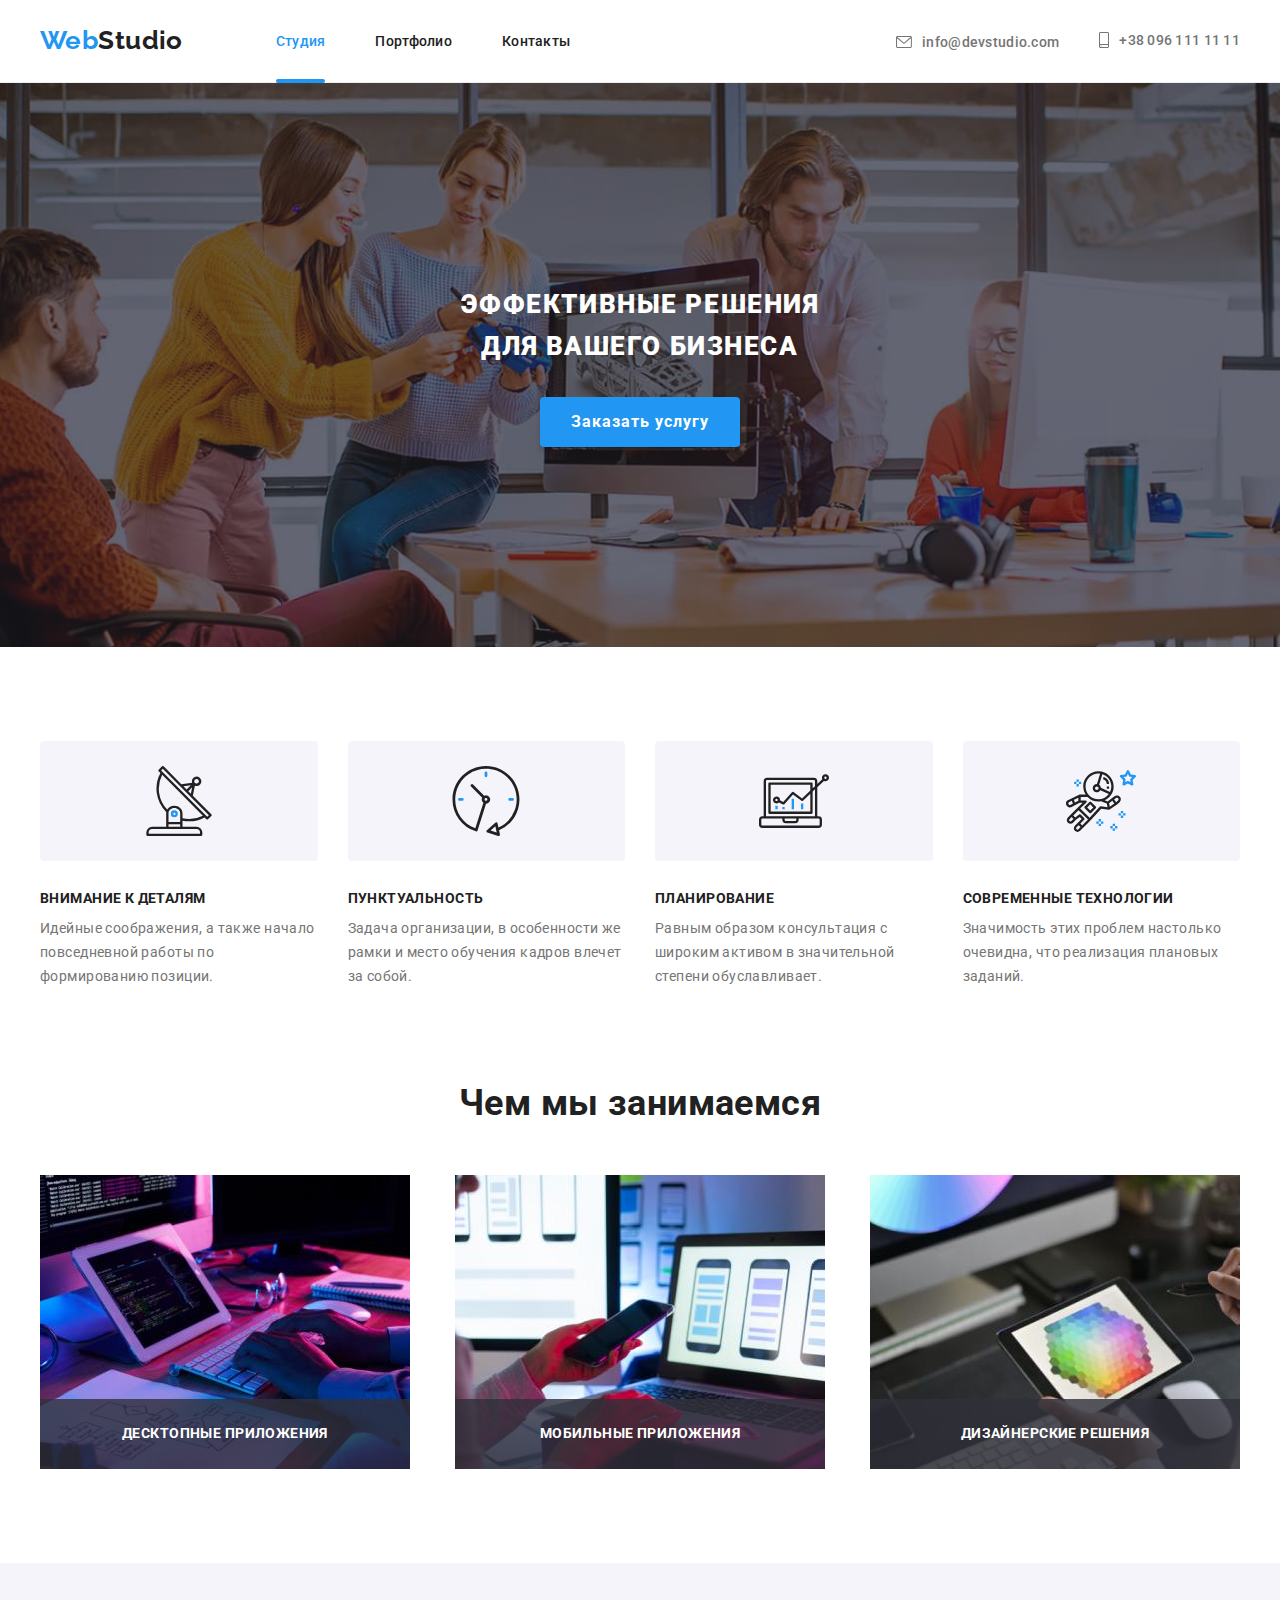
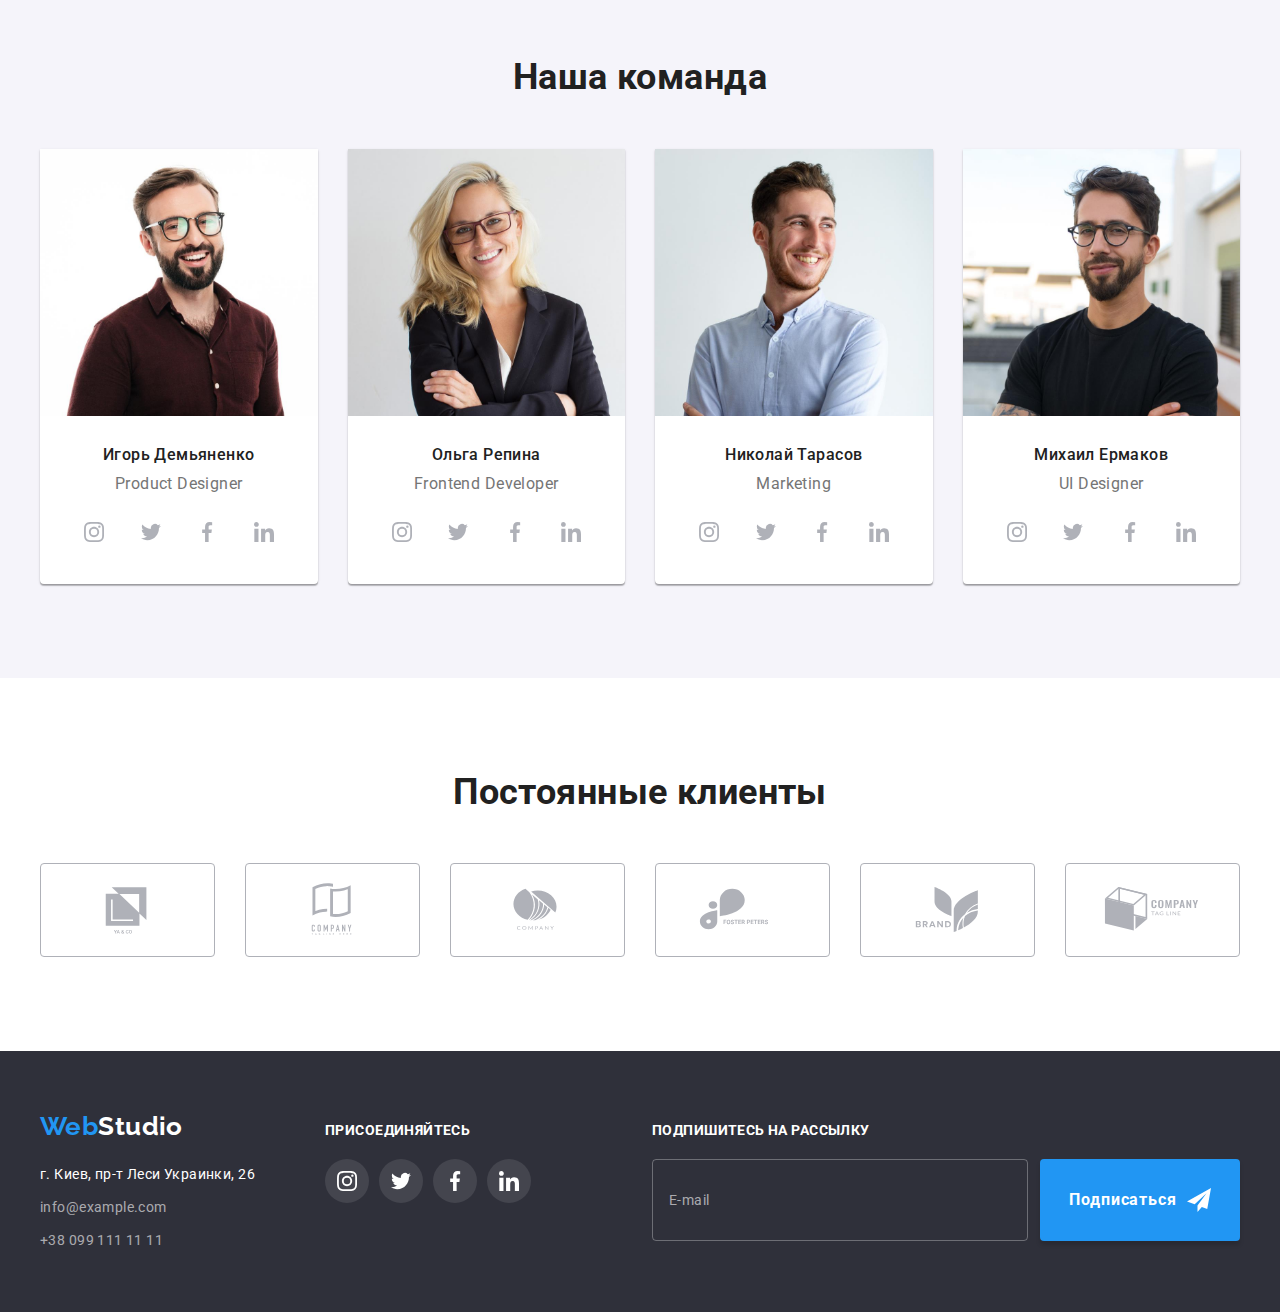
==== index.html @ e760101a "добавляет адаптив к сайту" ====
<!DOCTYPE html>
<html lang="ru">
<head>
    <meta charset="UTF-8">
    <meta http-equiv="X-UA-Compatible" content="IE=edge">
    <meta name="viewport" content="width=device-width, initial-scale=1.0">
    <title>Домашня робота 8</title>
    <link rel="preconnect" href="https://fonts.googleapis.com">
    <link rel="preconnect" href="https://fonts.gstatic.com" crossorigin>
    <link href="https://fonts.googleapis.com/css2?family=Raleway:wght@700&family=Roboto:wght@400;500;700;900&display=swap" rel="stylesheet">
    <link rel="stylesheet" href="https://cdnjs.cloudflare.com/ajax/libs/modern-normalize/1.1.0/modern-normalize.min.css"
        integrity="sha512-wpPYUAdjBVSE4KJnH1VR1HeZfpl1ub8YT/NKx4PuQ5NmX2tKuGu6U/JRp5y+Y8XG2tV+wKQpNHVUX03MfMFn9Q=="
        crossorigin="anonymous" referrerpolicy="no-referrer" />
    <link rel="stylesheet" href="./css/main.min.css">
</head>
<body>
    <header class="header">
        <div class="container header__container">
            <nav class="navigation">
                <a class="header__logo logo" href="./index.html" lang="en"><span class="accent">Web</span>Studio</a>
                <ul class="site-nav list">
                    <li class="site-nav__item">
                        <a class="link site-nav__link site-nav__link--current" href="./index.html">Студия</a>
                    </li>
                    <li class="site-nav__item">
                        <a class="site-nav__link link" href="./portfolio.html">Портфолио</a>
                    </li>
                    <li class="site-nav__item">
                        <a class="site-nav__link link" href="">Контакты</a>
                    </li>
                </ul>
            </nav>
            <button class="menu-btn" type="button" aria-expanded="false" aria-label="Переключатель мобильного меню"
                data-menu-open>
                <svg width="40" height="40">
                    <use class="menu-btn__mobile-menu" href="./images/svg/sprite.svg#mobile-menu"></use>
                </svg>
            </button>

            <ul class="contacts list">
                <li class="contacts__item">
                    <a class="contacts__link link" href="mailto:info@devstudio.com">
                        <svg class="contacts__icon" width="16" height="12">
                            <use href="./images/svg/sprite.svg#mail"></use>
                        </svg>
                        info@devstudio.com</a>
                </li>
                <li class="contacts__item">
                    <a class="contacts__link link" href="tel:+380961111111">
                        <svg class="contacts__icon" width="10" height="16">
                            <use href="./images/svg/sprite.svg#smartphone"></use>
                        </svg>
                        +38 096 111 11 11</a>
                </li>
            </ul>
        </div>
        <div class="burger-menu" data-menu>
                <div class="mobile-menu__wrap">
                    <button class="menu-btn menu-btn--close" type="button" aria-expanded="true" aria-label="Переключатель мобильного меню"
                        data-menu-close>
                        <svg width="40" height="40">
                            <use class="menu-btn__cross" href="./images/svg/sprite.svg#cross"></use>
                        </svg>
                    </button>
                    <ul class="mobile-menu list">
                        <li class="mobile-menu__item">
                            <a href="./index.html" class="mobile-menu__link link focus">Студия</a>
                        </li>
                        <li class="mobile-menu__item">
                            <a href="./portfolio.html" class="mobile-menu__link link">Портфолио</a>
                        </li>
                        <li class="mobile-menu__item">
                            <a href="" class="mobile-menu__link link">Контакты</a>
                        </li>
                    </ul>
                    <ul class="mobile-contacts list">
                        <li class="mobile-contacts__item">
                            <a href="tel:+38 096 111 11 11" class="mobile-contacts__link link mobile-contacts__link--telephone">+38 096 111 11 11</a>
                        </li>
                        <li class="mobile-contacts__item">
                            <a href="mailto:info@devstudio.com" class="mobile-contacts__link link">info@devstudio.com</a>
                        </li>
                    </ul>
                    <ul class="mobile-social list">
                        <li class="mobile-social__item">
                            <a href="" class="mobile-social__link link">Instagram</a>
                        </li>
                        <li class="mobile-social__item">
                            <a href="" class="mobile-social__link link">Twitter</a>
                        </li>
                        <li class="mobile-social__item">
                            <a href="" class="mobile-social__link link">Facebook</a>
                        </li>
                        <li class="mobile-social__item">
                            <a href="" class="mobile-social__link link">LinkedIn</a>
                        </li>
                    </ul>
                </div>
            </div>
    </header>
    
    <main>
        <section class="hero">
            <div class="container">
                <h1 class="hero__title">Эффективные решения<br> для вашего бизнеса</h1>
                <button type="button" class="btn hero__btn" data-modal-open>Заказать услугу</button>
            </div>
            <div class="backdrop is-hidden" data-modal>
                <div class="modal">
                    <button class="modal__close" data-modal-close>
                        <svg class="modal__close-icon" width="11" height="11">
                            <use href="./images/svg/sprite.svg#modal-close"></use>
                        </svg>
                    </button>
                    <b class="modal__title">Оставьте свои данные, мы вам перезвоним</b>
                    <form class="modal__form">
                        <label class="modal__label">
                            <span class="modal__text">Имя</span>
                            <span class="modal__input-wrap">
                                <input class="modal__input" type="text" name="name" required>
                                <svg class="modal__icon" width="18" height="18">
                                    <use href="./images/svg/sprite.svg#person"></use>
                                </svg>
                            </span>
                        </label>
                        <label class="modal__label">
                            <span class="modal__text">Телефон</span>
                            <span class="modal__input-wrap">
                                <input class="modal__input" type="tel" name="phone" required>
                                <svg class="modal__icon" width="18" height="18">
                                    <use href="./images/svg/sprite.svg#phone"></use>
                                </svg>
                            </span>
                        </label>
                        <label class="modal__label">
                            <span class="modal__text">Почта</span>
                            <span class="modal__input-wrap">
                                <input class="modal__input" type="email" name="email" required>
                                <svg class="modal__icon" width="18" height="18">
                                    <use href="./images/svg/sprite.svg#email"></use>
                                </svg>
                            </span>
                        </label>
                        <label class="modal__label modal__label--big-margin">
                            <span class="modal__text">Комментарий</span>
                            <textarea class="modal__textarea" name="comment" placeholder="Введите текст"></textarea>
                        </label>
                        <label class="modal__checkbox-label">
                            <input class="modal__old-checkbox" type="checkbox" name="checkbox" required>
                            <span class="modal__checkbox"></span>
                            <span class="modal__agree-text">Соглашаюсь с рассылкой и принимаю <a class="modal__link" href="">Условия договора</a></span>
                        </label>
                        <button class="btn modal__btn" type="submit">Отправить</button>
                    </form>
                </div>
            </div>
        </section>

        <section class="section benefits">
            <div class="container">
                <h2 class="section__title visually-hidden">Наши преимущества</h2>
                <ul class="benefits__list list">
                    <li class="benefits__item">
                        <div class="benefits__wrap-icon">
                            <svg class="benefits__icon" 
                            width="70" height="70">
                                <use href="./images/svg/sprite.svg#antenna"></use>
                            </svg>
                        </div>
                        <h3 class="benefits__subtitle">Внимание к деталям</h3>
                        <p class="benefits__description">
                            Идейные соображения, а также начало повседневной работы по формированию позиции.
                        </p>
                    </li>
                    <li class="benefits__item">
                        <div class="benefits__wrap-icon">
                            <svg class="benefits__icon" width="70" height="70">
                                <use href="./images/svg/sprite.svg#clock"></use>
                            </svg>
                        </div>
                        <h3 class="benefits__subtitle">Пунктуальность</h3>
                        <p class="benefits__description">
                            Задача организации, в особенности же рамки и место обучения кадров влечет за собой.
                        </p>
                    </li>
                    <li class="benefits__item">
                        <div class="benefits__wrap-icon">
                            <svg class="benefits__icon" width="70" height="70">
                                <use href="./images/svg/sprite.svg#diagram"></use>
                            </svg>
                        </div>
                        <h3 class="benefits__subtitle">Планирование</h3>
                        <p class="benefits__description">
                            Равным образом консультация с широким активом в значительной степени обуславливает.
                        </p>
                    </li>
                    <li class="benefits__item">
                        <div class="benefits__wrap-icon">
                            <svg class="benefits__icon" width="70" height="70">
                                <use href="./images/svg/sprite.svg#astronaut"></use>
                            </svg>
                        </div>
                        <h3 class="benefits__subtitle">Современные технологии</h3>
                        <p class="benefits__description">
                            Значимость этих проблем настолько очевидна, что реализация плановых заданий.
                        </p>
                    </li>
                </ul>
            </div>
        </section>

        <section class="section section__we-do">
            <div class="container">
                <h2 class="section__title">Чем мы занимаемся</h2>
                <ul class="we-do__list list">
                    <li class="we-do__item">
                            <img class="we-do__img" src="./images/we-doing.jpg" alt="Разработка ПО" width="370">
                            <h3 class="we-do__img-title">
                                Десктопные приложения
                            </h3>
                    </li>
                    <li class="we-do__item">
                        <div class="we-do__img-wrap">
                            <img class="we-do__img" src="./images/we-doing-2.jpg" alt="Разработка мобильных приложений" width="370">
                            <h3 class="we-do__img-title">
                                Мобильные приложения
                            </h3>
                        </div>
                    </li>
                    <li class="we-do__item">
                        <div class="we-do__img-wrap">
                            <img class="we-do__img" src="./images/we-doing-3.jpg" alt="Дизайн" width="370">
                            <h3 class="we-do__img-title">
                                Дизайнерские решения
                            </h3>
                        </div>
                    </li>
                </ul>
            </div>
        </section>

        <section class="section our-team">
            <div class="container">
                <h2 class="section__title">Наша команда</h2>
                <ul class="our-team__list list">
                    <li class="our-team__item">
                        <img class="our-team__img" src="./images/photo-1.jpg" alt="Фотография сторудника" width="270">
                        <div class="our-team__wrap">
                            <h3 class="our-team__subtitle">Игорь Демьяненко</h3>
                            <p lang="en" class="our-team__text">Product Designer</p>
                            <ul class="our-team__social-list list">
                                <li class="our-team__social-item">
                                    <a class="our-team__social-link" href="">
                                        <svg class="our-team__icon" width="20" height="20">
                                            <use href="./images/svg/sprite.svg#instagram"></use>
                                        </svg>
                                    </a>
                                </li>
                                <li class="our-team__social-item">
                                    <a class="our-team__social-link" href="">
                                        <svg class="our-team__icon" width="20" height="20">
                                            <use href="./images/svg/sprite.svg#twitter"></use>
                                        </svg>
                                    </a>
                                </li>
                                <li class="our-team__social-item">
                                    <a class="our-team__social-link" href="">
                                        <svg class="our-team__icon" width="20" height="20">
                                            <use href="./images/svg/sprite.svg#facebook"></use>
                                        </svg>
                                    </a>
                                </li>
                                <li class="our-team__social-item">
                                    <a class="our-team__social-link" href="">
                                        <svg class="our-team__icon" width="20" height="20">
                                            <use href="./images/svg/sprite.svg#linkedin"></use>
                                        </svg>
                                    </a>
                                </li>
                            </ul>
                        </div>
                    </li>
                    <li class="our-team__item">
                        <img class="our-team__img" src="./images/photo-2.jpg" alt="Фотография сторудника" width="270">
                        <div class="our-team__wrap">
                            <h3 class="our-team__subtitle">Ольга Репина</h3>
                            <p lang="en" class="our-team__text">Frontend Developer</p>
                            <ul class="our-team__social-list list">
                                <li class="our-team__social-item">
                                    <a class="our-team__social-link" href="">
                                        <svg class="our-team__icon" width="20" height="20">
                                            <use href="./images/svg/sprite.svg#instagram"></use>
                                        </svg>
                                    </a>
                                </li>
                                <li class="our-team__social-item">
                                    <a class="our-team__social-link" href="">
                                        <svg class="our-team__icon" width="20" height="20">
                                            <use href="./images/svg/sprite.svg#twitter"></use>
                                        </svg>
                                    </a>
                                </li>
                                <li class="our-team__social-item">
                                    <a class="our-team__social-link" href="">
                                        <svg class="our-team__icon" width="20" height="20">
                                            <use href="./images/svg/sprite.svg#facebook"></use>
                                        </svg>
                                    </a>
                                </li>
                                <li class="our-team__social-item">
                                    <a class="our-team__social-link" href="">
                                        <svg class="our-team__icon" width="20" height="20">
                                            <use href="./images/svg/sprite.svg#linkedin"></use>
                                        </svg>
                                    </a>
                                </li>
                            </ul>
                        </div>
                    </li>
                    <li class="our-team__item">
                        <img class="our-team__img" src="./images/photo-3.jpg" alt="Фотография сторудника" width="270">
                        <div class="our-team__wrap">
                            <h3 class="our-team__subtitle">Николай Тарасов</h3>
                            <p lang="en" class="our-team__text">Marketing</p>
                            <ul class="our-team__social-list list">
                                <li class="our-team__social-item">
                                    <a class="our-team__social-link" href="">
                                        <svg class="our-team__icon" width="20" height="20">
                                            <use href="./images/svg/sprite.svg#instagram"></use>
                                        </svg>
                                    </a>
                                </li>
                                <li class="our-team__social-item">
                                    <a class="our-team__social-link" href="">
                                        <svg class="our-team__icon" width="20" height="20">
                                            <use href="./images/svg/sprite.svg#twitter"></use>
                                        </svg>
                                    </a>
                                </li>
                                <li class="our-team-social__item">
                                    <a class="our-team__social-link" href="">
                                        <svg class="our-team__icon" width="20" height="20">
                                            <use href="./images/svg/sprite.svg#facebook"></use>
                                        </svg>
                                    </a>
                                </li>
                                <li class="our-team__social-item">
                                    <a class="our-team__social-link" href="">
                                        <svg class="our-team__icon" width="20" height="20">
                                            <use href="./images/svg/sprite.svg#linkedin"></use>
                                        </svg>
                                    </a>
                                </li>
                            </ul>
                        </div>
                    </li>
                    <li class="our-team__item">
                        <img class="our-team__img" src="./images/photo-4.jpg" alt="Фотография сторудника" width="270">
                        <div class="our-team__wrap">
                            <h3 class="our-team__subtitle">Михаил Ермаков</h3>
                            <p lang="en" class="our-team__text">UI Designer</p>
                            <ul class="our-team__social-list list">
                                <li class="our-team__social-item">
                                    <a class="our-team__social-link" href="">
                                        <svg class="our-team__icon" width="20" height="20">
                                            <use href="./images/svg/sprite.svg#instagram"></use>
                                        </svg>
                                    </a>
                                </li>
                                <li class="our-team-social__item">
                                    <a class="our-team__social-link" href="">
                                        <svg class="our-team__icon" width="20" height="20">
                                            <use href="./images/svg/sprite.svg#twitter"></use>
                                        </svg>
                                    </a>
                                </li>
                                <li class="our-team__social-item">
                                    <a class="our-team__social-link" href="">
                                        <svg class="our-team__icon" width="20" height="20">
                                            <use href="./images/svg/sprite.svg#facebook"></use>
                                        </svg>
                                    </a>
                                </li>
                                <li class="our-team__social-item">
                                    <a class="our-team__social-link" href="">
                                        <svg class="our-team__icon" width="20" height="20">
                                            <use href="./images/svg/sprite.svg#linkedin"></use>
                                        </svg>
                                    </a>
                                </li>
                            </ul>
                        </div>
                    </li>
                </ul>
            </div>
        </section>
        <section class="section clients">
            <div class="container">
                <h2 class="section__title"> Постоянные клиенты</h2>
                <ul class="clients__list list">
                    <li class="clients__item">
                        <a class="clients__link" href="">
                            <svg class="clients__icon" width="106" height="60">
                                <use href="./images/svg/sprite.svg#client-1"></use>
                            </svg>
                        </a>
                    </li>
                    <li class="clients__item">
                        <a class="clients__link" href="">
                            <svg class="clients__icon" width="106" height="60">
                                <use href="./images/svg/sprite.svg#client-2"></use>
                            </svg>
                        </a>
                    </li>
                    <li class="clients__item">
                        <a class="clients__link" href="">
                            <svg class="clients__icon" width="106" height="60">
                                <use href="./images/svg/sprite.svg#client-3"></use>
                            </svg>
                        </a>
                    </li>
                    <li class="clients__item">
                        <a class="clients__link" href="">
                            <svg class="clients__icon" width="106" height="60">
                                <use href="./images/svg/sprite.svg#client-4"></use>
                            </svg>
                        </a>
                    </li>
                    <li class="clients__item">
                        <a class="clients__link" href="">
                            <svg class="clients__icon" width="106" height="60">
                                <use href="./images/svg/sprite.svg#client-5"></use>
                            </svg>
                        </a>
                    </li>
                    <li class="clients__item">
                        <a class="clients__link" href="">
                            <svg class="clients__icon" width="106" height="60">
                                <use href="./images/svg/sprite.svg#client-6"></use>
                            </svg>
                        </a>
                    </li>
                </ul>
            </div>
        </section>
    </main>

    <footer class="footer">
        <div class="container footer__container">
            <div class="footer__left-side">
                <div class="footer__contacts">
                    <a class="footer__logo logo" href="./index.html" lang="en"><span class="accent">Web</span>Studio</a>
                    <address>
                        <ul class="footer__list list">
                            <li class="footer__item">
                                <a href="https://goo.gl/maps/KLnqrrv6EtDEiS7Q8" class="footer__link footer__link--address">г. Киев, пр-т Леси Украинки,
                                    26</a>
                            </li>
                            <li class="footer__item">
                                <a href="mailto:info@example.com" class="footer__link">info@example.com</a>
                            </li>
                            <li class="footer__item">
                                <a href="tel:+380991111111" class="footer__link">+38 099 111 11 11</a>
                            </li>
                        </ul>
                    </address>
                </div>
                <div class="footer__social-inner">
                    <h3 class="footer__subtitle">Присоединяйтесь</h3>
                    <ul class="footer__social-list list">
                        <li class="footer__social-item">
                            <a href="" class="footer__social-link">
                                <svg class="footer__social-icon" width="20" height="20">
                                    <use href="./images/svg/sprite.svg#instagram"></use>
                                </svg>
                            </a>
                        </li>
                        <li class="footer__social-item">
                            <a href="" class="footer__social-link">
                                <svg class="footer__social-icon" width="20" height="20">
                                    <use href="./images/svg/sprite.svg#twitter"></use>
                                </svg>
                            </a>
                        </li>
                        <li class="footer__social-item">
                            <a href="" class="footer__social-link">
                                <svg class="footer__social-icon" width="20" height="20">
                                    <use href="./images/svg/sprite.svg#facebook"></use>
                                </svg>
                            </a>
                        </li>
                        <li class="footer__social-item">
                            <a href="" class="footer__social-link">
                                <svg class="footer__social-icon" width="20" height="20">
                                    <use href="./images/svg/sprite.svg#linkedin"></use>
                                </svg>
                            </a>
                        </li>
                    </ul>
                </div>
            </div>
            <div class="footer__subscribe">
                <form class="footer__form">
                    <h3 class="footer__subtitle">Подпишитесь на рассылку</h3>
                <div class="footer__form-wrap">
                    <input class="footer__input" type="email" name="email" id="email" placeholder="E-mail">
                    <button class="btn" type="submit">Подписаться
                        <svg class="footer__send-icon" width="24" height="24">
                            <use href="./images/svg/sprite.svg#icon-send"></use>
                        </svg>
                    </button>
                </div>
                </form>
            </div>
        </div>
    </footer>
    <script src="./js/modal.js"></script>
    <script src="./js/mobile-menu.js"></script>
</body>
</html>
---- css/main.min.css ----
:root{--primary-bg-color: #ffffff;--secondary-bg-color: #2f303a;--primary-color: #212121;--secondary-color: #757575;--accent-color: #2196f3;--main-color: #ffffff;--transparent-color: rgba(255, 255, 255, 0.6);--btn-hover-color: #188ce8;--portfolio-btn-color: #f5f4fa;--our-team-bg-color: #f5f4fa;--border-color: #eeeeee;--icons-color: #afb1b8;--icons-transparent-color: rgba(255, 255, 255, 0.1);--input-border-color: rgba(255, 255, 255, 0.3);--modal-input-border-color: rgba(33, 33, 33, 0.2);--animation: 250ms cubic-bezier(0.4, 0, 0.2, 1)}.visually-hidden{position:absolute;width:1px;height:1px;margin:-1px;padding:0;overflow:hidden;border:0;clip:rect(0 0 0 0)}body{margin:0;background-color:var(--primary-bg-color);color:var(--primary-color);font-family:'Roboto', sans-serif;font-size:14px;line-height:1.71;letter-spacing:0.03em}h1,h2,h3,h4,h5,h6,p{margin-top:0;margin-bottom:0}ol,ul{padding-left:0;margin-top:0;margin-bottom:0}img{display:block;width:100%;height:auto}.list{list-style:none}.link{font-weight:500;line-height:1.2;letter-spacing:0.02em;text-decoration:none}.accent{color:var(--accent-color)}.container{margin-right:auto;margin-left:auto;padding-right:15px;padding-left:15px}@media screen and (min-width: 480px){.container{width:480px}}@media screen and (min-width: 768px){.container{width:768px}}@media screen and (min-width: 1200px){.container{width:1200px}}.section{padding-top:60px;padding-bottom:60px}.section__title{margin-bottom:30px;text-align:center;font-size:28px;line-height:1.18}@media screen and (min-width: 1200px){.section{padding-top:94px;padding-bottom:94px}.section__title{margin-bottom:50px;font-size:36px;line-height:1.16}}.header{position:relative;border-bottom:1px solid var(--border-color)}.header__logo{padding-top:16px;padding-bottom:16px;color:var(--primary-color)}.logo{display:inline-block;font-family:'Raleway', sans-serif;font-weight:700;font-size:26px;line-height:1.2;text-decoration:none}.header__container{display:-webkit-box;display:-ms-flexbox;display:flex;-webkit-box-align:center;-ms-flex-align:center;align-items:center}@media screen and (max-width: 767px){.header__container{-webkit-box-pack:justify;-ms-flex-pack:justify;justify-content:space-between}.site-nav{display:none}.contacts{display:none}}@media screen and (min-width: 768px){.header__logo{margin-right:88px;padding-top:24px;padding-bottom:26px}.header .navigation{display:-webkit-box;display:-ms-flexbox;display:flex;-webkit-box-align:center;-ms-flex-align:center;align-items:center}.header .site-nav{display:-webkit-box;display:-ms-flexbox;display:flex}.header .site-nav__item:not(:last-child){margin-right:50px}.header .site-nav__link{position:relative;display:block;padding-top:32px;padding-bottom:32px;color:var(--primary-color);-webkit-transition:color var(--animation);transition:color var(--animation)}.header .site-nav__link--current::after{content:'';display:block;position:absolute;bottom:0;left:0;width:100%;height:4px;background-color:var(--accent-color);border-radius:2px;-webkit-transform:translateY(1px);transform:translateY(1px)}.header .site-nav__link--current,.header .site-nav__link:hover,.header .site-nav__link:focus{color:var(--accent-color)}.header .contacts{margin-left:auto}}@media screen and (min-width: 768px) and (min-width: 768px) and (max-width: 1199px){.header .contacts__item:not(:last-child){margin-bottom:10px}}@media screen and (min-width: 768px){.header .contacts__icon{margin-right:8px;fill:currentColor}.header .contacts__link{display:-webkit-box;display:-ms-flexbox;display:flex;-webkit-box-align:center;-ms-flex-align:center;align-items:center;color:var(--secondary-color);font-size:12px;line-height:1.16;-webkit-transition:color var(--animation);transition:color var(--animation)}.header .contacts__link:hover,.header .contacts__link:focus{color:var(--accent-color)}}@media screen and (min-width: 1200px){.header__logo{margin-right:93px}.header .contacts{display:-webkit-box;display:-ms-flexbox;display:flex;-webkit-box-align:baseline;-ms-flex-align:baseline;align-items:baseline}.header .contacts__item:not(:last-child){margin-right:40px}.header .contacts__icon{margin-right:10px}.header .contacts__link{padding-top:32px;padding-bottom:32px;font-size:14px}}@media screen and (max-width: 767px){.burger-menu{position:fixed;top:0;left:0;width:100%;height:100vh;z-index:2;background-color:var(--main-color);-webkit-transform:translateY(-100%);transform:translateY(-100%);-webkit-transition:-webkit-transform var(--animation);transition:-webkit-transform var(--animation);transition:transform var(--animation);transition:transform var(--animation), -webkit-transform var(--animation)}.burger-menu.is-open{-webkit-transform:translateY(0%);transform:translateY(0%)}.mobile-menu__wrap{position:relative;max-width:480px;height:100%;display:-webkit-box;display:-ms-flexbox;display:flex;-webkit-box-orient:vertical;-webkit-box-direction:normal;-ms-flex-direction:column;flex-direction:column;-webkit-box-pack:justify;-ms-flex-pack:justify;justify-content:space-between;padding:48px 40px;margin-right:auto;margin-left:auto}.mobile-menu__item{margin-bottom:32px}.mobile-menu__link{color:var(--primary-color);font-weight:500;font-size:40px;-webkit-transition:color var(--animation);transition:color var(--animation)}.mobile-menu__link:hover,.mobile-menu__linkfocus,.mobile-menu__link.focus{color:var(--accent-color)}.mobile-contacts__item{margin-bottom:32px}.mobile-contacts__link{color:var(--secondary-color);font-weight:500;font-size:24px;-webkit-transition:color var(--animation);transition:color var(--animation)}.mobile-contacts__link--telephone{color:var(--accent-color);font-size:34px}.mobile-contacts__link:hover,.mobile-contacts__linkfocus,.mobile-contacts__link.focus{color:var(--accent-color)}.mobile-social{display:-webkit-box;display:-ms-flexbox;display:flex;-ms-flex-wrap:wrap;flex-wrap:wrap}.mobile-social__item{position:relative}.mobile-social__item:not(:last-child):after{content:'';display:block;position:absolute;top:0;right:-10px;width:1px;height:22px;background-color:var(--modal-input-border-color)}.mobile-social__item:not(:last-child){margin-right:20px}.mobile-social__link{color:var(--accent-color);font-weight:500;font-size:18px;line-height:1.22;-webkit-transition:color var(--animation);transition:color var(--animation)}.mobile-social__link:hover,.mobile-social__linkfocus{color:var(--primary-color)}}@media screen and (min-width: 768px){.burger-menu{display:none}}.hero{margin-right:auto;margin-left:auto;text-align:center;padding-top:118px;padding-bottom:118px;background-color:var(--secondary-bg-color);background-image:-webkit-gradient(linear, left top, left bottom, from(rgba(47,48,58,0.4)), to(rgba(47,48,58,0.4))),url(../images/bg-img.jpg);background-image:linear-gradient(rgba(47,48,58,0.4), rgba(47,48,58,0.4)),url(../images/bg-img.jpg);background-repeat:no-repeat;background-size:cover;background-position:center center}.hero__title{color:var(--main-color);font-weight:900;font-size:26px;line-height:1.62;text-align:center;letter-spacing:0.06em;text-transform:uppercase;margin-bottom:30px}@media screen and (min-width: 1200px){.hero{max-height:600px;max-width:1600px;padding-top:200px;padding-bottom:200px}__title{margin-bottom:40px;font-size:44px;line-height:1.36}}.benefits__wrap-icon{display:-webkit-box;display:-ms-flexbox;display:flex;-webkit-box-align:center;-ms-flex-align:center;align-items:center;-webkit-box-pack:center;-ms-flex-pack:center;justify-content:center;height:120px;margin-bottom:30px;background-color:var(--our-team-bg-color);border-radius:4px}.benefits__subtitle{margin-bottom:10px;font-size:14px;line-height:1.14;text-transform:uppercase}.benefits__description{color:var(--secondary-color);font-size:14px;line-height:1.71}@media screen and (max-width: 767px){.benefits__item:not(:last-child){margin-bottom:30px}.benefits__subtitle{text-align:center}}@media screen and (min-width: 768px){.benefits__list{display:-webkit-box;display:-ms-flexbox;display:flex}}@media screen and (min-width: 768px) and (min-width: 768px) and (max-width: 1199px){.benefits__list{-ms-flex-wrap:wrap;flex-wrap:wrap}}@media screen and (min-width: 768px) and (min-width: 768px) and (max-width: 1199px){.benefits__item{width:calc((100% - 30px) / 2)}.benefits__item:nth-child(2n-1){margin-right:30px}.benefits__item:not(:nth-last-child(-n+2)){margin-bottom:30px}}@media screen and (min-width: 1200px){.benefits__item{width:calc((100% - 90px) / 4)}.benefits__item:not(:last-child){margin-right:30px}}.section__we-do{padding-top:0}.we-do__list{display:-webkit-box;display:-ms-flexbox;display:flex;-webkit-box-pack:justify;-ms-flex-pack:justify;justify-content:space-between}.we-do__item{position:relative}.we-do__img-title{position:absolute;bottom:0;left:0;display:-webkit-box;display:-ms-flexbox;display:flex;-webkit-box-pack:center;-ms-flex-pack:center;justify-content:center;-webkit-box-align:center;-ms-flex-align:center;align-items:center;width:100%;height:70px;background:rgba(47,48,58,0.8);font-size:14px;font-weight:700;line-height:1.14;letter-spacing:0.03em;text-transform:uppercase;color:var(--main-color)}@media screen and (max-width: 1199px){.section.section__we-do{display:none}}.our-team{background-color:var(--our-team-bg-color)}.our-team__item{text-align:center;background-color:var(--main-color);-webkit-box-shadow:0px 1px 3px rgba(0,0,0,0.12),0px 1px 1px rgba(0,0,0,0.14),0px 2px 1px rgba(0,0,0,0.2);box-shadow:0px 1px 3px rgba(0,0,0,0.12),0px 1px 1px rgba(0,0,0,0.14),0px 2px 1px rgba(0,0,0,0.2);border-radius:0px 0px 4px 4px}.our-team__wrap{padding-top:30px;padding-bottom:24px}.our-team__subtitle{margin-bottom:10px;font-weight:500;font-size:16px;line-height:1.18}.our-team__text{margin-bottom:16px;color:var(--secondary-color);font-size:16px;line-height:1.18}.our-team__social-list{display:-webkit-box;display:-ms-flexbox;display:flex;-webkit-box-pack:center;-ms-flex-pack:center;justify-content:center}.our-team__social-link{display:-webkit-box;display:-ms-flexbox;display:flex;-webkit-box-pack:center;-ms-flex-pack:center;justify-content:center;-webkit-box-align:center;-ms-flex-align:center;align-items:center;width:44px;height:44px;border-radius:50%;-webkit-transition:background-color var(--animation);transition:background-color var(--animation)}.our-team__social-link:hover,.our-team__social-link:focus{background-color:var(--accent-color)}.our-team__icon{fill:var(--icons-color);-webkit-transition:fill var(--animation);transition:fill var(--animation)}.our-team__social-link:hover .our-team__icon,.our-team__social-link:focus .our-team__icon{fill:var(--main-color)}@media screen and (max-width: 767px){.our-team__item:not(:last-child){margin-bottom:30px}.our-team__social-link:not(:last-child){margin-right:10px}}@media screen and (min-width: 768px){.our-team__list{display:-webkit-box;display:-ms-flexbox;display:flex}}@media screen and (min-width: 768px) and (min-width: 768px) and (max-width: 1199px){.our-team__list{-ms-flex-wrap:wrap;flex-wrap:wrap}}@media screen and (min-width: 768px) and (min-width: 768px) and (max-width: 1199px){.our-team__item{width:calc((100% - 30px) / 2)}.our-team__item:nth-child(2n-1){margin-right:30px}.our-team__item:not(:nth-last-child(-n+2)){margin-bottom:30px}}@media screen and (min-width: 1200px){.our-team__list{display:-webkit-box;display:-ms-flexbox;display:flex}.our-team__item{width:calc((100% - 90px) / 4)}.our-team__item:not(:last-child){margin-right:30px}.our-team__wrap{padding:30px 32px}.our-team__social-list{-webkit-box-pack:justify;-ms-flex-pack:justify;justify-content:space-between}}.clients__list{display:-webkit-box;display:-ms-flexbox;display:flex}.clients__link{display:-webkit-box;display:-ms-flexbox;display:flex;-webkit-box-pack:center;-ms-flex-pack:center;justify-content:center;-webkit-box-align:center;-ms-flex-align:center;align-items:center;height:92px;color:var(--icons-color);border:1px solid var(--icons-color);border-radius:4px;-webkit-transition:color var(--animation),border var(--animation);transition:color var(--animation),border var(--animation)}.clients__link:hover,.clients__link:focus{color:var(--accent-color);border:1px solid var(--accent-color)}.clients__icon{fill:currentColor}@media screen and (max-width: 767px){.clients__list{-ms-flex-wrap:wrap;flex-wrap:wrap}.clients__item{width:calc((100% - 30px) / 2)}.clients__item:nth-child(2n-1){margin-right:30px}.clients__item:not(:nth-last-child(-n+2)){margin-bottom:30px}}@media screen and (min-width: 768px) and (max-width: 1199px){.clients__list{-ms-flex-wrap:wrap;flex-wrap:wrap}.clients__item{width:calc((100% - 2 * 30px) / 3)}.clients__item:not(:nth-child(3n)){margin-right:30px}.clients__item:nth-child(-n+3){margin-bottom:30px}}@media screen and (min-width: 1200px){.clients__item{width:calc((100% - 5 * 30px) / 6)}.clients__item:not(:last-child){margin-right:30px}}.footer{padding-top:60px;padding-bottom:60px;background-color:var(--secondary-bg-color)}.footer__logo{display:inline-block;margin-bottom:20px;color:var(--main-color)}.footer__subtitle{margin-bottom:20px;color:var(--main-color);font-size:14px;line-height:1.14;text-transform:uppercase}.footer__social-list{display:-webkit-box;display:-ms-flexbox;display:flex}.footer__social-item:not(:last-child){margin-right:10px}.footer__social-link{display:-webkit-box;display:-ms-flexbox;display:flex;-webkit-box-pack:center;-ms-flex-pack:center;justify-content:center;-webkit-box-align:center;-ms-flex-align:center;align-items:center;width:44px;height:44px;background-color:var(--icons-transparent-color);border-radius:50%;-webkit-transition:background-color var(--animation);transition:background-color var(--animation)}.footer__social-link:hover,.footer__social-link:focus{background-color:var(--accent-color)}.footer__social-icon{fill:var(--main-color)}.footer__item:not(:last-child){margin-bottom:8px}.footer__link{color:var(--transparent-color);font-style:normal;text-decoration:none;-webkit-transition:color var(--animation);transition:color var(--animation)}.footer__link:hover,.footer__link:focus,.footer__link--address:hover,.footer__link--address:focus{color:var(--accent-color)}.footer__link--address{color:var(--main-color)}.footer__input{width:100%;height:50px;padding:15px 16px;font-family:inherit;font-weight:400;font-size:14px;line-height:1.25;letter-spacing:0.03em;color:var(--main-color);outline:none;border:1px solid var(--input-border-color);border-radius:4px;background-color:transparent;-webkit-transition:border var(--animation);transition:border var(--animation)}.footer__input:hover,.footer__input:focus{border:1px solid var(--accent-color)}.footer__input::-webkit-input-placeholder{font-family:inherit;font-weight:400;font-size:14px;line-height:1.25;letter-spacing:0.03em;color:var(--transparent-color)}.footer__input:-ms-input-placeholder{font-family:inherit;font-weight:400;font-size:14px;line-height:1.25;letter-spacing:0.03em;color:var(--transparent-color)}.footer__input::-ms-input-placeholder{font-family:inherit;font-weight:400;font-size:14px;line-height:1.25;letter-spacing:0.03em;color:var(--transparent-color)}.footer__input::placeholder{font-family:inherit;font-weight:400;font-size:14px;line-height:1.25;letter-spacing:0.03em;color:var(--transparent-color)}.footer__send-icon{margin-left:10px}@media screen and (max-width: 767px){.footer__container{text-align:center}.footer__social-inner{margin-bottom:60px}.footer__social-list{-webkit-box-pack:center;-ms-flex-pack:center;justify-content:center}.footer__list{margin-bottom:60px}.footer__input{margin-bottom:20px}}@media screen and (min-width: 768px) and (max-width: 1199px){.footer__left-side{display:-webkit-box;display:-ms-flexbox;display:flex;-ms-flex-pack:distribute;justify-content:space-around;margin-bottom:60px}.footer__contacts,.footer__social-inner,.footer__subscribe{text-align:center}.footer__input{width:450px;margin-bottom:20px}}@media screen and (min-width: 1200px){.footer__container{display:-webkit-box;display:-ms-flexbox;display:flex;-webkit-box-align:baseline;-ms-flex-align:baseline;align-items:baseline}.footer__left-side{display:-webkit-box;display:-ms-flexbox;display:flex;-webkit-box-align:baseline;-ms-flex-align:baseline;align-items:baseline;width:50%}.footer__social-inner{margin-left:70px}.footer__item:not(:last-child){margin-bottom:9px}.footer__subscribe{width:49%;margin-left:auto}.footer__form-wrap{display:-webkit-box;display:-ms-flexbox;display:flex;margin-left:auto}.footer__input{width:358px;margin-right:12px}}.portfolio__link{display:block;text-decoration:none;-webkit-transition:-webkit-box-shadow var(--animation);transition:-webkit-box-shadow var(--animation);transition:box-shadow var(--animation);transition:box-shadow var(--animation), -webkit-box-shadow var(--animation)}.portfolio__link:hover,.portfolio__link:focus{-webkit-box-shadow:0px 1px 1px rgba(0,0,0,0.12),0px 4px 4px rgba(0,0,0,0.06),1px 4px 6px rgba(0,0,0,0.16);box-shadow:0px 1px 1px rgba(0,0,0,0.12),0px 4px 4px rgba(0,0,0,0.06),1px 4px 6px rgba(0,0,0,0.16)}.portfolio__buttons-list{display:-webkit-box;display:-ms-flexbox;display:flex;-ms-flex-wrap:wrap;flex-wrap:wrap;margin-bottom:40px}.portfolio__buttons-item:not(:last-child){margin-right:8px}.portfolio__item:not(:last-child){margin-bottom:30px}.portfolio__img-wrap{position:relative;overflow:hidden}.portfolio__overlay{position:absolute;top:0;left:0;width:100%;height:100%;padding:63px 24px;background-color:rgba(33,150,243,0.9);font-size:18px;line-height:1.56;letter-spacing:0.03em;color:var(--main-color);-webkit-transform:translateY(101%);transform:translateY(101%);-webkit-transition:-webkit-transform var(--animation);transition:-webkit-transform var(--animation);transition:transform var(--animation);transition:transform var(--animation), -webkit-transform var(--animation);overflow:auto}.portfolio__link:hover .portfolio__overlay,.portfolio__link:focus .portfolio__overlay{-webkit-transform:translateY(0);transform:translateY(0)}.portfolio__wrap{border-left:1px solid var(--border-color);border-bottom:1px solid var(--border-color);border-right:1px solid var(--border-color);padding:20px 24px}.portfolio__subtitle{margin-bottom:4px;color:var(--primary-color);font-size:18px;line-height:2;letter-spacing:0.06em}.portfolio__text{color:var(--secondary-color);font-size:16px;line-height:1.88}@media screen and (max-width: 767px){.only-mobile-inner{margin-bottom:-15px}.portfolio__buttons-item:not(:last-child){margin-bottom:15px}}@media screen and (min-width: 768px){.portfolio__buttons-list{margin-bottom:30px;-webkit-box-pack:center;-ms-flex-pack:center;justify-content:center}.portfolio__examples-list{display:-webkit-box;display:-ms-flexbox;display:flex;-ms-flex-wrap:wrap;flex-wrap:wrap}}@media screen and (min-width: 768px) and (max-width: 1199px){.portfolio__item{display:-webkit-box;display:-ms-flexbox;display:flex;width:calc((100% - 1 * 30px) / 2)}.portfolio__item:not(:nth-child(2n)){margin-right:30px}.portfolio__item:not(:nth-last-child(-n+2)){margin-bottom:30px}.portfolio__link{display:-webkit-box;display:-ms-flexbox;display:flex;-webkit-box-orient:vertical;-webkit-box-direction:normal;-ms-flex-direction:column;flex-direction:column}.portfolio__wrap{-webkit-box-flex:1;-ms-flex-positive:1;flex-grow:1}}@media screen and (min-width: 1200px){.section__portfolio{padding-top:100px}.portfolio__buttons-list{margin-bottom:50px}.portfolio__examples-list{display:-webkit-box;display:-ms-flexbox;display:flex;-ms-flex-wrap:wrap;flex-wrap:wrap}.portfolio__item{width:calc((100% - 2 * 30px) / 3)}.portfolio__item:not(:nth-child(3n)){margin-right:30px}.portfolio__item:not(:nth-last-child(-n+3)){margin-bottom:30px}}.btn{min-width:200px;min-height:50px;display:-webkit-box;display:-ms-flexbox;display:flex;-webkit-box-align:center;-ms-flex-align:center;align-items:center;-webkit-box-pack:center;-ms-flex-pack:center;justify-content:center;padding:1px 10px;margin-left:auto;margin-right:auto;-webkit-appearance:none;-moz-appearance:none;appearance:none;font-family:inherit;font-weight:700;font-size:16px;line-height:1.88;letter-spacing:0.06em;color:var(--main-color);background-color:var(--accent-color);border-radius:4px;border:none;cursor:pointer;-webkit-box-shadow:0px 4px 4px rgba(0,0,0,0.15);box-shadow:0px 4px 4px rgba(0,0,0,0.15);-webkit-transition:background-color var(--animation);transition:background-color var(--animation)}.btn:hover,.btn:focus{background-color:var(--btn-hover-color)}.portfolio__btn{padding:6px 22px;font-family:inherit;font-weight:500;font-size:16px;line-height:1.62;letter-spacing:inherit;color:var(--primary-color);cursor:pointer;background-color:var(--portfolio-btn-color);border:none;border-radius:4px;-webkit-transition:color var(--animation),background-color var(--animation),-webkit-box-shadow var(--animation);transition:color var(--animation),background-color var(--animation),-webkit-box-shadow var(--animation);transition:color var(--animation),background-color var(--animation),box-shadow var(--animation);transition:color var(--animation),background-color var(--animation),box-shadow var(--animation),-webkit-box-shadow var(--animation)}.portfolio__btn--current,.portfolio__btn:hover,.portfolio__btn:focus{color:var(--main-color);background-color:var(--accent-color);-webkit-box-shadow:0px 3px 1px rgba(0,0,0,0.1),0px 1px 2px rgba(0,0,0,0.08),0px 2px 2px rgba(0,0,0,0.12);box-shadow:0px 3px 1px rgba(0,0,0,0.1),0px 1px 2px rgba(0,0,0,0.08),0px 2px 2px rgba(0,0,0,0.12)}.menu-btn{padding:0;border:none;background-color:transparent;line-height:0}.menu-btn__cross{-webkit-transition:fill var(--animation);transition:fill var(--animation)}.menu-btn__mobile-menu{-webkit-transition:fill var(--animation);transition:fill var(--animation)}.menu-btn--close{position:absolute;top:15px;right:15px}.menu-btn:hover .menu-btn__cross,.menu-btn:focus .menu-btn__cross,.menu-btn:hover .menu-btn__mobile-menu,.menu-btn:focus .menu-btn__mobile-menu{fill:var(--accent-color)}@media screen and (min-width: 768px){.menu-btn{display:none}}.backdrop{position:fixed;z-index:2;top:0;left:0;width:100%;height:100%;background-color:rgba(0,0,0,0.2);opacity:1;overflow-y:scroll;-webkit-transition:opacity var(--animation),visibility var(--animation);transition:opacity var(--animation),visibility var(--animation)}.backdrop.is-hidden{visibility:hidden;opacity:0;pointer-events:none}.modal{position:absolute;top:50%;left:50%;max-width:450px;max-height:80%;padding:40px;overflow:auto;text-align:left;-webkit-transform:translate(-50%, -50%);transform:translate(-50%, -50%);background-color:var(--primary-bg-color);-webkit-box-shadow:0px 1px 3px rgba(0,0,0,0.12),0px 1px 1px rgba(0,0,0,0.14),0px 2px 1px rgba(0,0,0,0.2);box-shadow:0px 1px 3px rgba(0,0,0,0.12),0px 1px 1px rgba(0,0,0,0.14),0px 2px 1px rgba(0,0,0,0.2);border-radius:4px}.modal__close{position:absolute;top:8px;right:8px;width:30px;height:30px;display:-webkit-box;display:-ms-flexbox;display:flex;-webkit-box-pack:center;-ms-flex-pack:center;justify-content:center;-webkit-box-align:center;-ms-flex-align:center;align-items:center;background-color:var(--primary-bg-color);border:1px solid rgba(0,0,0,0.1);border-radius:50%;cursor:pointer}.modal__close-icon{-webkit-transition:fill var(--animation);transition:fill var(--animation)}.modal__close:hover .modal__close-icon,.modal__close:focus .modal__close-icon{fill:var(--accent-color)}.modal__title{display:block;margin-bottom:12px;text-align:center;font-size:20px;line-height:1.5}.modal__label{display:block;margin-bottom:10px}.modal__label--big-margin{margin-bottom:20px}.modal__checkbox-label{position:relative;display:-webkit-box;display:-ms-flexbox;display:flex;-webkit-box-align:center;-ms-flex-align:center;align-items:center;margin-bottom:30px}.modal__text{margin-bottom:4px;font-size:12px;line-height:1.16;letter-spacing:0.01em;color:var(--secondary-color)}.modal__input-wrap{position:relative;display:block}.modal__input{width:100%;height:40px;padding:12px 12px 12px 42px;outline:none;border:1px solid var(--modal-input-border-color);border-radius:4px;-webkit-transition:bordervar(--animation);transition:bordervar(--animation)}.modal__input:hover,.modal__input:focus{border:1px solid var(--accent-color)}.modal__textarea{width:100%;height:120px;padding:12px 16px;border:1px solid var(--modal-input-border-color);border-radius:4px;outline:none;resize:none;-webkit-transition:border var(--animation);transition:border var(--animation)}.modal__textarea::-webkit-input-placeholder{font-size:12px;line-height:1.16;letter-spacing:0.01em;color:rgba(117,117,117,0.5)}.modal__textarea:-ms-input-placeholder{font-size:12px;line-height:1.16;letter-spacing:0.01em;color:rgba(117,117,117,0.5)}.modal__textarea::-ms-input-placeholder{font-size:12px;line-height:1.16;letter-spacing:0.01em;color:rgba(117,117,117,0.5)}.modal__textarea::placeholder{font-size:12px;line-height:1.16;letter-spacing:0.01em;color:rgba(117,117,117,0.5)}.modal__textarea:focus,.modal__textarea:hover{border:1px solid var(--accent-color)}.modal__icon{position:absolute;top:50%;left:12px;-webkit-transform:translateY(-50%);transform:translateY(-50%);-webkit-transition:fill var(--animation);transition:fill var(--animation)}.modal__input:hover+.modal__icon,.modal__input:focus+.modal__icon{fill:var(--accent-color)}.modal__old-checkbox{position:absolute;width:1px;height:1px;margin:-1px;top:20px;left:20px;border:0;padding:0;white-space:nowrap;-webkit-clip-path:inset(100%);clip-path:inset(100%);clip:rect(0 0 0 0);overflow:hidden}.modal__checkbox{display:block;min-width:16px;height:15px;margin-left:12px;background-color:transparent;border:2px solid var(--primary-color);border-radius:3px;-webkit-transition:background-color var(--animation),border var(--animation);transition:background-color var(--animation),border var(--animation)}.modal__old-checkbox:focus+.modal__checkbox,.modal__old-checkbox:hover+.modal__checkbox{border:2px solid var(--accent-color)}.modal__old-checkbox:checked+.modal__checkbox{background-color:var(--accent-color);background-image:url(../images/svg/icon-check.svg);background-repeat:no-repeat;background-position:center center;background-origin:border-box;border:2px solid var(--accent-color)}.modal__agree-text{margin-left:9px;color:var(--secondary-color)}.modal__link{color:var(--accent-color)}@media screen and (min-width: 480px){.modal{width:450px}}@media screen and (min-width: 1200px){.modal{width:520px}}
/*# sourceMappingURL=main.min.css.map */
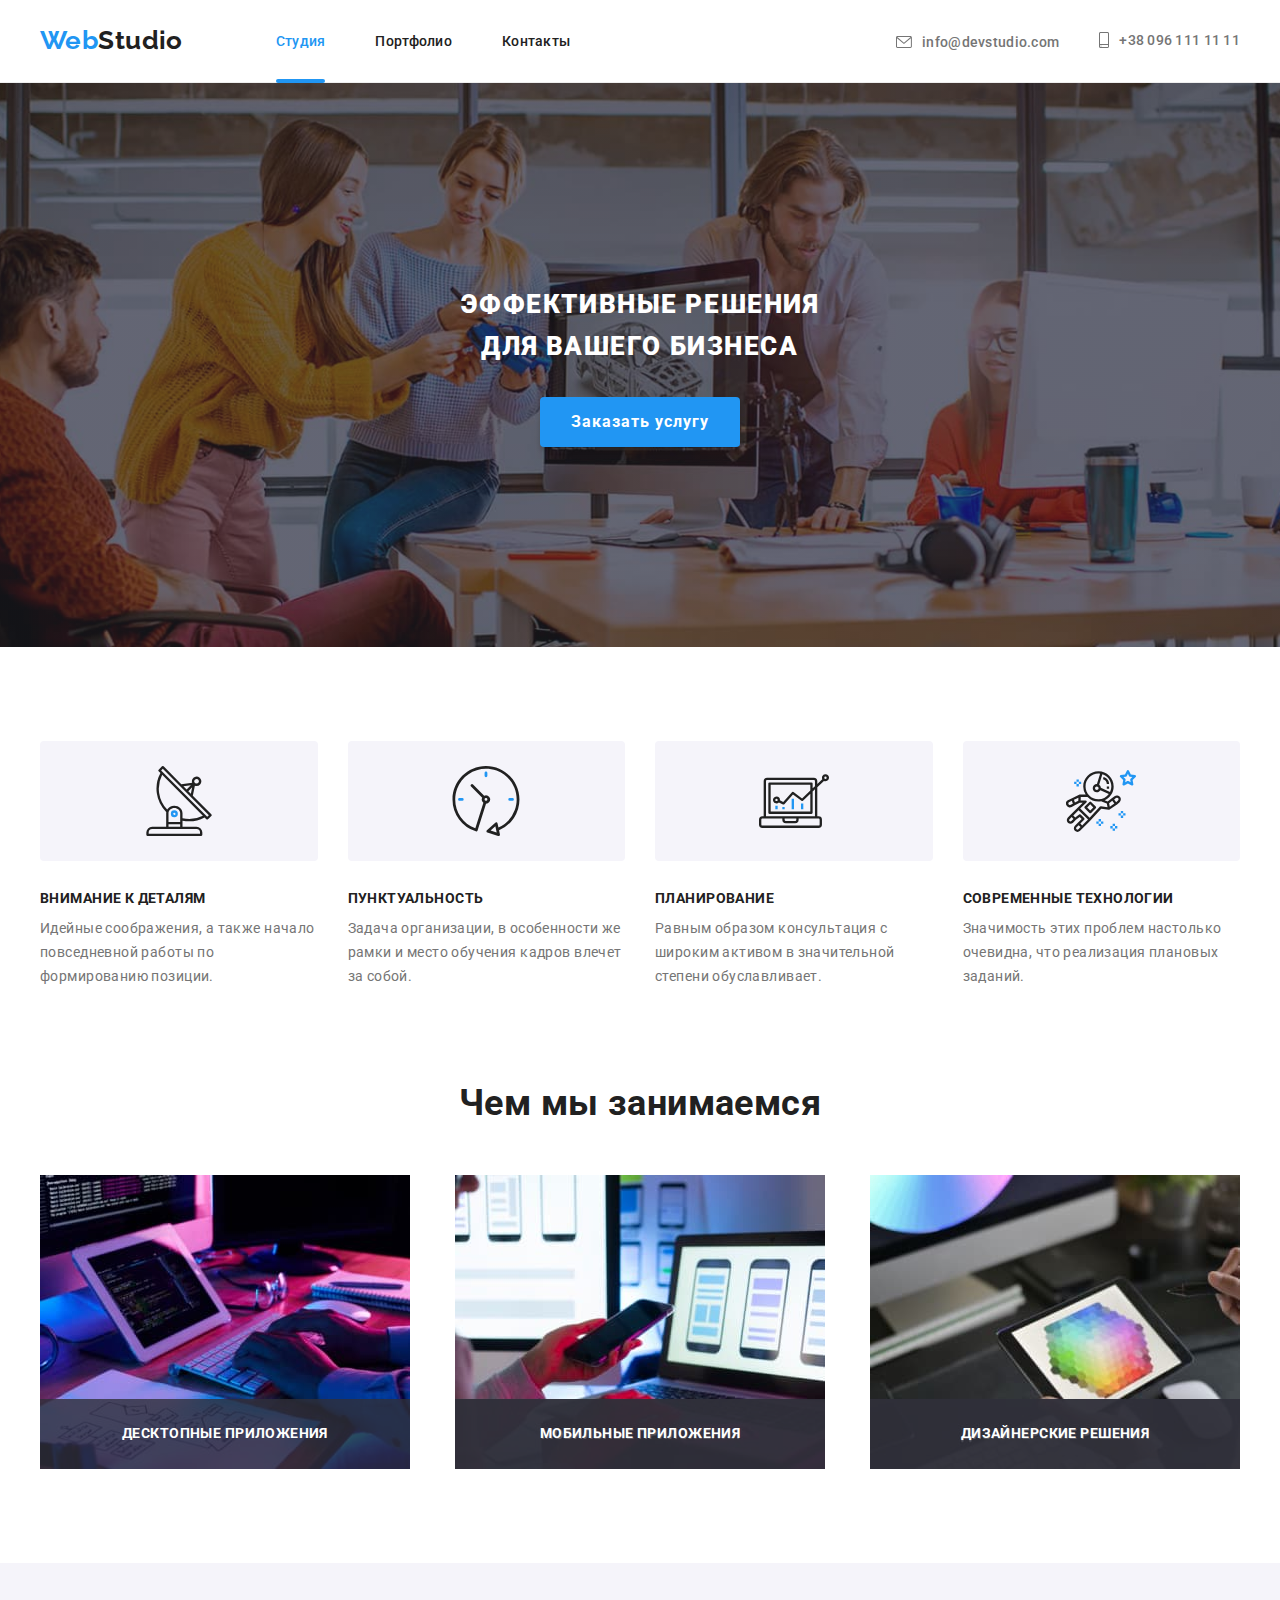
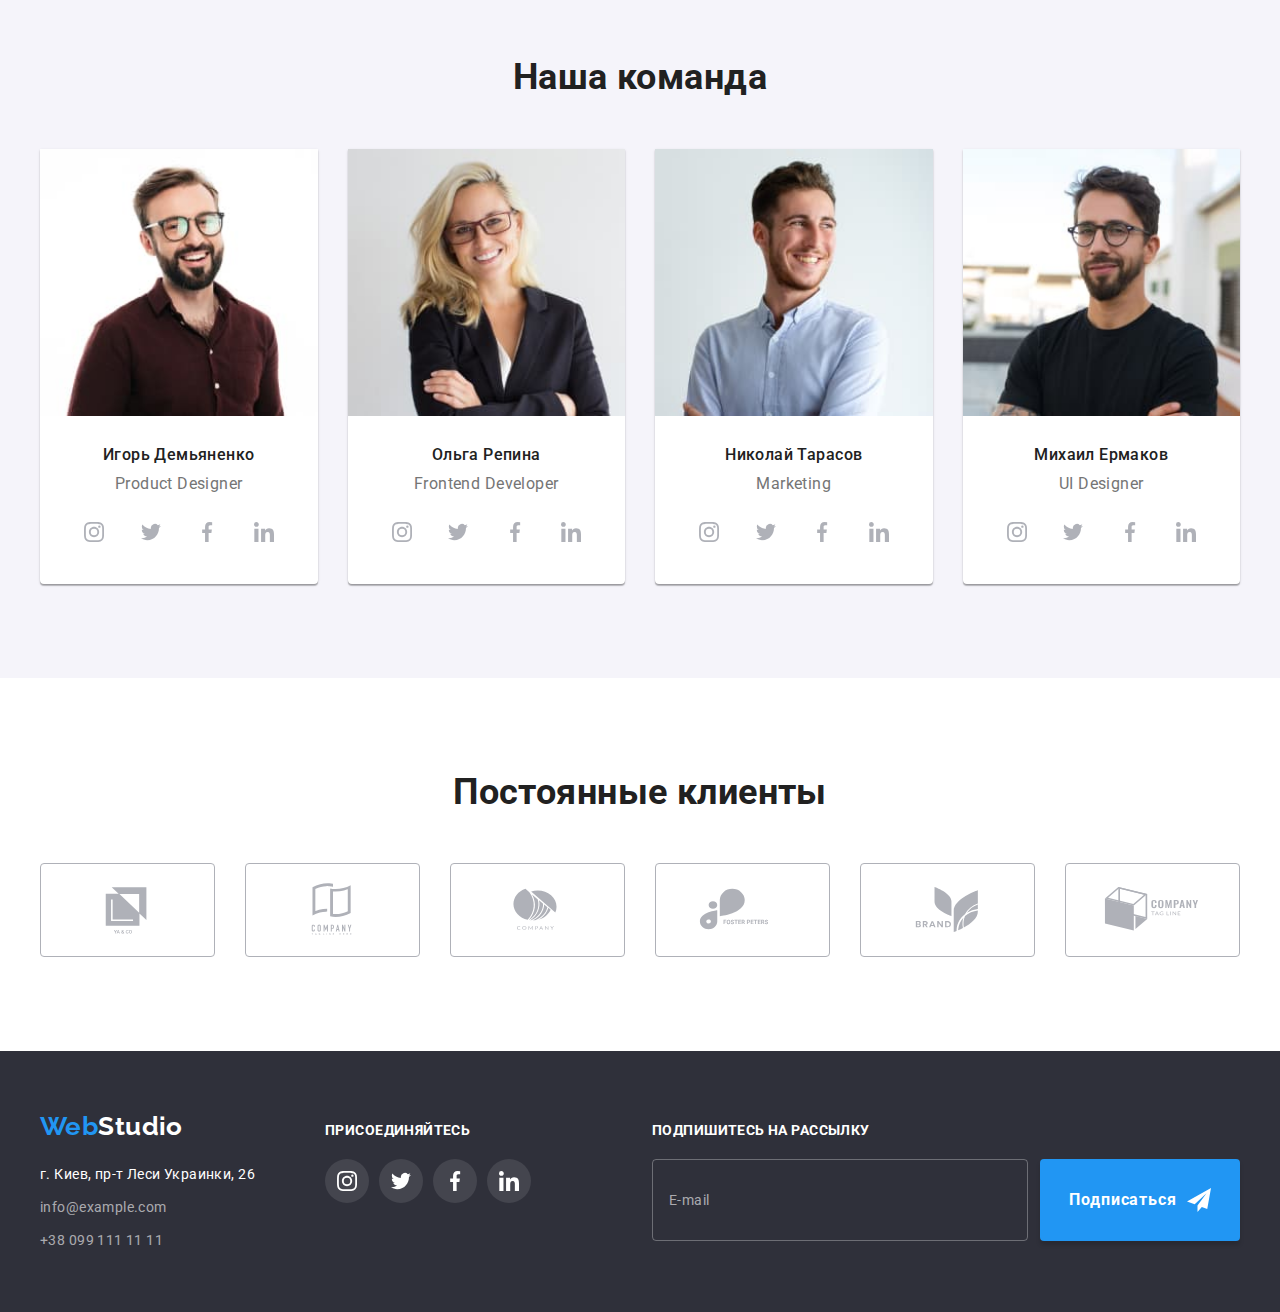
==== commit bfb36067: "делает адптивные изображения" ====
--- a/index.html
+++ b/index.html
@@ -1,520 +1,687 @@
 <!DOCTYPE html>
 <html lang="ru">
-<head>
-    <meta charset="UTF-8">
-    <meta http-equiv="X-UA-Compatible" content="IE=edge">
-    <meta name="viewport" content="width=device-width, initial-scale=1.0">
+  <head>
+    <meta charset="UTF-8" />
+    <meta http-equiv="X-UA-Compatible" content="IE=edge" />
+    <meta name="viewport" content="width=device-width, initial-scale=1.0" />
     <title>Домашня робота 8</title>
-    <link rel="preconnect" href="https://fonts.googleapis.com">
-    <link rel="preconnect" href="https://fonts.gstatic.com" crossorigin>
-    <link href="https://fonts.googleapis.com/css2?family=Raleway:wght@700&family=Roboto:wght@400;500;700;900&display=swap" rel="stylesheet">
-    <link rel="stylesheet" href="https://cdnjs.cloudflare.com/ajax/libs/modern-normalize/1.1.0/modern-normalize.min.css"
-        integrity="sha512-wpPYUAdjBVSE4KJnH1VR1HeZfpl1ub8YT/NKx4PuQ5NmX2tKuGu6U/JRp5y+Y8XG2tV+wKQpNHVUX03MfMFn9Q=="
-        crossorigin="anonymous" referrerpolicy="no-referrer" />
-    <link rel="stylesheet" href="./css/main.min.css">
-</head>
-<body>
+    <link rel="preconnect" href="https://fonts.googleapis.com" />
+    <link rel="preconnect" href="https://fonts.gstatic.com" crossorigin />
+    <link
+      href="https://fonts.googleapis.com/css2?family=Raleway:wght@700&family=Roboto:wght@400;500;700;900&display=swap"
+      rel="stylesheet"
+    />
+    <link
+      rel="stylesheet"
+      href="https://cdnjs.cloudflare.com/ajax/libs/modern-normalize/1.1.0/modern-normalize.min.css"
+      integrity="sha512-wpPYUAdjBVSE4KJnH1VR1HeZfpl1ub8YT/NKx4PuQ5NmX2tKuGu6U/JRp5y+Y8XG2tV+wKQpNHVUX03MfMFn9Q=="
+      crossorigin="anonymous"
+      referrerpolicy="no-referrer"
+    />
+    <link rel="stylesheet" href="./css/main.min.css" />
+  </head>
+  <body>
     <header class="header">
-        <div class="container header__container">
-            <nav class="navigation">
-                <a class="header__logo logo" href="./index.html" lang="en"><span class="accent">Web</span>Studio</a>
-                <ul class="site-nav list">
-                    <li class="site-nav__item">
-                        <a class="link site-nav__link site-nav__link--current" href="./index.html">Студия</a>
-                    </li>
-                    <li class="site-nav__item">
-                        <a class="site-nav__link link" href="./portfolio.html">Портфолио</a>
-                    </li>
-                    <li class="site-nav__item">
-                        <a class="site-nav__link link" href="">Контакты</a>
-                    </li>
+      <div class="container header__container">
+        <nav class="navigation">
+          <a class="header__logo logo" href="./index.html" lang="en"
+            ><span class="accent">Web</span>Studio</a
+          >
+          <ul class="site-nav list">
+            <li class="site-nav__item">
+              <a class="link site-nav__link site-nav__link--current" href="./index.html">Студия</a>
+            </li>
+            <li class="site-nav__item">
+              <a class="site-nav__link link" href="./portfolio.html">Портфолио</a>
+            </li>
+            <li class="site-nav__item">
+              <a class="site-nav__link link" href="">Контакты</a>
+            </li>
+          </ul>
+        </nav>
+        <button
+          class="menu-btn"
+          type="button"
+          aria-expanded="false"
+          aria-label="Переключатель мобильного меню"
+          data-menu-open
+        >
+          <svg width="40" height="40">
+            <use class="menu-btn__mobile-menu" href="./images/svg/sprite.svg#mobile-menu"></use>
+          </svg>
+        </button>
+
+        <ul class="contacts list">
+          <li class="contacts__item">
+            <a class="contacts__link link" href="mailto:info@devstudio.com">
+              <svg class="contacts__icon" width="16" height="12">
+                <use href="./images/svg/sprite.svg#mail"></use>
+              </svg>
+              info@devstudio.com</a
+            >
+          </li>
+          <li class="contacts__item">
+            <a class="contacts__link link" href="tel:+380961111111">
+              <svg class="contacts__icon" width="10" height="16">
+                <use href="./images/svg/sprite.svg#smartphone"></use>
+              </svg>
+              +38 096 111 11 11</a
+            >
+          </li>
+        </ul>
+      </div>
+      <div class="burger-menu" data-menu>
+        <div class="mobile-menu__wrap">
+          <button
+            class="menu-btn menu-btn--close"
+            type="button"
+            aria-expanded="true"
+            aria-label="Переключатель мобильного меню"
+            data-menu-close
+          >
+            <svg width="40" height="40">
+              <use class="menu-btn__cross" href="./images/svg/sprite.svg#cross"></use>
+            </svg>
+          </button>
+          <ul class="mobile-menu list">
+            <li class="mobile-menu__item">
+              <a href="./index.html" class="mobile-menu__link link focus">Студия</a>
+            </li>
+            <li class="mobile-menu__item">
+              <a href="./portfolio.html" class="mobile-menu__link link">Портфолио</a>
+            </li>
+            <li class="mobile-menu__item">
+              <a href="" class="mobile-menu__link link">Контакты</a>
+            </li>
+          </ul>
+          <ul class="mobile-contacts list">
+            <li class="mobile-contacts__item">
+              <a
+                href="tel:+38 096 111 11 11"
+                class="mobile-contacts__link link mobile-contacts__link--telephone"
+                >+38 096 111 11 11</a
+              >
+            </li>
+            <li class="mobile-contacts__item">
+              <a href="mailto:info@devstudio.com" class="mobile-contacts__link link"
+                >info@devstudio.com</a
+              >
+            </li>
+          </ul>
+          <ul class="mobile-social list">
+            <li class="mobile-social__item">
+              <a href="" class="mobile-social__link link">Instagram</a>
+            </li>
+            <li class="mobile-social__item">
+              <a href="" class="mobile-social__link link">Twitter</a>
+            </li>
+            <li class="mobile-social__item">
+              <a href="" class="mobile-social__link link">Facebook</a>
+            </li>
+            <li class="mobile-social__item">
+              <a href="" class="mobile-social__link link">LinkedIn</a>
+            </li>
+          </ul>
+        </div>
+      </div>
+    </header>
+
+    <main>
+      <section class="hero">
+        <div class="container">
+          <h1 class="hero__title">
+            Эффективные решения<br />
+            для вашего бизнеса
+          </h1>
+          <button type="button" class="btn hero__btn" data-modal-open>Заказать услугу</button>
+        </div>
+        <div class="backdrop is-hidden" data-modal>
+          <div class="modal">
+            <button class="modal__close" data-modal-close>
+              <svg class="modal__close-icon" width="11" height="11">
+                <use href="./images/svg/sprite.svg#modal-close"></use>
+              </svg>
+            </button>
+            <b class="modal__title">Оставьте свои данные, мы вам перезвоним</b>
+            <form class="modal__form">
+              <label class="modal__label">
+                <span class="modal__text">Имя</span>
+                <span class="modal__input-wrap">
+                  <input class="modal__input" type="text" name="name" required />
+                  <svg class="modal__icon" width="18" height="18">
+                    <use href="./images/svg/sprite.svg#person"></use>
+                  </svg>
+                </span>
+              </label>
+              <label class="modal__label">
+                <span class="modal__text">Телефон</span>
+                <span class="modal__input-wrap">
+                  <input class="modal__input" type="tel" name="phone" required />
+                  <svg class="modal__icon" width="18" height="18">
+                    <use href="./images/svg/sprite.svg#phone"></use>
+                  </svg>
+                </span>
+              </label>
+              <label class="modal__label">
+                <span class="modal__text">Почта</span>
+                <span class="modal__input-wrap">
+                  <input class="modal__input" type="email" name="email" required />
+                  <svg class="modal__icon" width="18" height="18">
+                    <use href="./images/svg/sprite.svg#email"></use>
+                  </svg>
+                </span>
+              </label>
+              <label class="modal__label modal__label--big-margin">
+                <span class="modal__text">Комментарий</span>
+                <textarea
+                  class="modal__textarea"
+                  name="comment"
+                  placeholder="Введите текст"
+                ></textarea>
+              </label>
+              <label class="modal__checkbox-label">
+                <input class="modal__old-checkbox" type="checkbox" name="checkbox" required />
+                <span class="modal__checkbox"></span>
+                <span class="modal__agree-text"
+                  >Соглашаюсь с рассылкой и принимаю
+                  <a class="modal__link" href="">Условия договора</a></span
+                >
+              </label>
+              <button class="btn modal__btn" type="submit">Отправить</button>
+            </form>
+          </div>
+        </div>
+      </section>
+
+      <section class="section benefits">
+        <div class="container">
+          <h2 class="section__title visually-hidden">Наши преимущества</h2>
+          <ul class="benefits__list list">
+            <li class="benefits__item">
+              <div class="benefits__wrap-icon">
+                <svg class="benefits__icon" width="70" height="70">
+                  <use href="./images/svg/sprite.svg#antenna"></use>
+                </svg>
+              </div>
+              <h3 class="benefits__subtitle">Внимание к деталям</h3>
+              <p class="benefits__description">
+                Идейные соображения, а также начало повседневной работы по формированию позиции.
+              </p>
+            </li>
+            <li class="benefits__item">
+              <div class="benefits__wrap-icon">
+                <svg class="benefits__icon" width="70" height="70">
+                  <use href="./images/svg/sprite.svg#clock"></use>
+                </svg>
+              </div>
+              <h3 class="benefits__subtitle">Пунктуальность</h3>
+              <p class="benefits__description">
+                Задача организации, в особенности же рамки и место обучения кадров влечет за собой.
+              </p>
+            </li>
+            <li class="benefits__item">
+              <div class="benefits__wrap-icon">
+                <svg class="benefits__icon" width="70" height="70">
+                  <use href="./images/svg/sprite.svg#diagram"></use>
+                </svg>
+              </div>
+              <h3 class="benefits__subtitle">Планирование</h3>
+              <p class="benefits__description">
+                Равным образом консультация с широким активом в значительной степени обуславливает.
+              </p>
+            </li>
+            <li class="benefits__item">
+              <div class="benefits__wrap-icon">
+                <svg class="benefits__icon" width="70" height="70">
+                  <use href="./images/svg/sprite.svg#astronaut"></use>
+                </svg>
+              </div>
+              <h3 class="benefits__subtitle">Современные технологии</h3>
+              <p class="benefits__description">
+                Значимость этих проблем настолько очевидна, что реализация плановых заданий.
+              </p>
+            </li>
+          </ul>
+        </div>
+      </section>
+
+      <section class="section section__we-do">
+        <div class="container">
+          <h2 class="section__title">Чем мы занимаемся</h2>
+          <ul class="we-do__list list">
+            <li class="we-do__item">
+              <img
+                class="we-do__img"
+                srcset="./images/we-doing-1.jpg 1x, ./images/we-doing-1@2x.jpg 2x"
+                src="./images/we-doing-1.jpg"
+                alt="Разработка ПО"
+                width="370"
+              />
+              <h3 class="we-do__img-title">Десктопные приложения</h3>
+            </li>
+            <li class="we-do__item">
+              <div class="we-do__img-wrap">
+                <img
+                  class="we-do__img"
+                  srcset="./images/we-doing-2.jpg 1x, ./images/we-doing-2@2x.jpg 2x"
+                  src="./images/we-doing-2.jpg"
+                  alt="Разработка ПО"
+                  width="370"
+                />
+                <h3 class="we-do__img-title">Мобильные приложения</h3>
+              </div>
+            </li>
+            <li class="we-do__item">
+              <div class="we-do__img-wrap">
+                <img
+                  class="we-do__img"
+                  srcset="./images/we-doing-3.jpg 1x, ./images/we-doing-3@2x.jpg 2x"
+                  src="./images/we-doing-3.jpg"
+                  alt="Разработка ПО"
+                  width="370"
+                />
+                <h3 class="we-do__img-title">Дизайнерские решения</h3>
+              </div>
+            </li>
+          </ul>
+        </div>
+      </section>
+
+      <section class="section our-team">
+        <div class="container">
+          <h2 class="section__title">Наша команда</h2>
+          <ul class="our-team__list list">
+            <li class="our-team__item">
+              <picture>
+                <source
+                  srcset="
+                    ./images/product-designer-desctop.jpg    1x,
+                    ./images/product-designer-desctop@2x.jpg 2x
+                  "
+                  media="(min-width: 1200px)"
+                  type="image/jpg"
+                />
+
+                <source
+                  srcset="
+                    ./images/product-designer-tablet.jpg    1x,
+                    ./images/product-designer-tablet@2x.jpg 2x
+                  "
+                  media="(min-width: 768px)"
+                  type="image/jpg"
+                />
+
+                <source
+                  srcset="./images/product-designer.jpg 1x, ./images/product-designer@2x.jpg 2x"
+                  media="(max-width: 767px)"
+                  type="image/jpg"
+                />
+
+                <img
+                  class="our-team__img"
+                  src="./images/product-designer.jpg"
+                  alt="Фотография сторудника"
+                />
+              </picture>
+
+              <div class="our-team__wrap">
+                <h3 class="our-team__subtitle">Игорь Демьяненко</h3>
+                <p lang="en" class="our-team__text">Product Designer</p>
+                <ul class="our-team__social-list list">
+                  <li class="our-team__social-item">
+                    <a class="our-team__social-link" href="">
+                      <svg class="our-team__icon" width="20" height="20">
+                        <use href="./images/svg/sprite.svg#instagram"></use>
+                      </svg>
+                    </a>
+                  </li>
+                  <li class="our-team__social-item">
+                    <a class="our-team__social-link" href="">
+                      <svg class="our-team__icon" width="20" height="20">
+                        <use href="./images/svg/sprite.svg#twitter"></use>
+                      </svg>
+                    </a>
+                  </li>
+                  <li class="our-team__social-item">
+                    <a class="our-team__social-link" href="">
+                      <svg class="our-team__icon" width="20" height="20">
+                        <use href="./images/svg/sprite.svg#facebook"></use>
+                      </svg>
+                    </a>
+                  </li>
+                  <li class="our-team__social-item">
+                    <a class="our-team__social-link" href="">
+                      <svg class="our-team__icon" width="20" height="20">
+                        <use href="./images/svg/sprite.svg#linkedin"></use>
+                      </svg>
+                    </a>
+                  </li>
                 </ul>
-            </nav>
-            <button class="menu-btn" type="button" aria-expanded="false" aria-label="Переключатель мобильного меню"
-                data-menu-open>
-                <svg width="40" height="40">
-                    <use class="menu-btn__mobile-menu" href="./images/svg/sprite.svg#mobile-menu"></use>
-                </svg>
-            </button>
-
-            <ul class="contacts list">
-                <li class="contacts__item">
-                    <a class="contacts__link link" href="mailto:info@devstudio.com">
-                        <svg class="contacts__icon" width="16" height="12">
-                            <use href="./images/svg/sprite.svg#mail"></use>
-                        </svg>
-                        info@devstudio.com</a>
+              </div>
+            </li>
+            <li class="our-team__item">
+              <picture>
+                <source
+                  srcset="./images/frontend-dev-desc.jpg 1x, ./images/frontend-dev-desc@2x.jpg 2x"
+                  media="(min-width: 1200px)"
+                  type="image/jpg"
+                />
+
+                <source
+                  srcset="
+                    ./images/frontend-dev-tablet.jpg    1x,
+                    ./images/frontend-dev-tablet@2x.jpg 2x
+                  "
+                  media="(min-width: 768px)"
+                  type="image/jpg"
+                />
+
+                <source
+                  srcset="./images/frontend-dev.jpg 1x, ./images/frontend-dev@2x.jpg 2x"
+                  media="(max-width: 767px)"
+                  type="image/jpg"
+                />
+
+                <img
+                  class="our-team__img"
+                  src="./images/frontend-dev.jpg"
+                  alt="Фотография сторудника"
+                />
+              </picture>
+
+              <div class="our-team__wrap">
+                <h3 class="our-team__subtitle">Ольга Репина</h3>
+                <p lang="en" class="our-team__text">Frontend Developer</p>
+                <ul class="our-team__social-list list">
+                  <li class="our-team__social-item">
+                    <a class="our-team__social-link" href="">
+                      <svg class="our-team__icon" width="20" height="20">
+                        <use href="./images/svg/sprite.svg#instagram"></use>
+                      </svg>
+                    </a>
+                  </li>
+                  <li class="our-team__social-item">
+                    <a class="our-team__social-link" href="">
+                      <svg class="our-team__icon" width="20" height="20">
+                        <use href="./images/svg/sprite.svg#twitter"></use>
+                      </svg>
+                    </a>
+                  </li>
+                  <li class="our-team__social-item">
+                    <a class="our-team__social-link" href="">
+                      <svg class="our-team__icon" width="20" height="20">
+                        <use href="./images/svg/sprite.svg#facebook"></use>
+                      </svg>
+                    </a>
+                  </li>
+                  <li class="our-team__social-item">
+                    <a class="our-team__social-link" href="">
+                      <svg class="our-team__icon" width="20" height="20">
+                        <use href="./images/svg/sprite.svg#linkedin"></use>
+                      </svg>
+                    </a>
+                  </li>
+                </ul>
+              </div>
+            </li>
+            <li class="our-team__item">
+              <picture>
+                <source
+                  srcset="./images/marketing-desc.jpg 1x, ./images/marketing-desc@2x.jpg 2x"
+                  media="(min-width: 1200px)"
+                  type="image/jpg"
+                />
+
+                <source
+                  srcset="./images/marketing-tablet.jpg 1x, ./images/marketing-tablet@2x.jpg 2x"
+                  media="(min-width: 768px)"
+                  type="image/jpg"
+                />
+
+                <source
+                  srcset="./images/marketing.jpg 1x, ./images/marketing@2x.jpg 2x"
+                  media="(max-width: 767px)"
+                  type="image/jpg"
+                />
+
+                <img
+                  class="our-team__img"
+                  src="./images/marketing.jpg"
+                  alt="Фотография сторудника"
+                />
+              </picture>
+              <div class="our-team__wrap">
+                <h3 class="our-team__subtitle">Николай Тарасов</h3>
+                <p lang="en" class="our-team__text">Marketing</p>
+                <ul class="our-team__social-list list">
+                  <li class="our-team__social-item">
+                    <a class="our-team__social-link" href="">
+                      <svg class="our-team__icon" width="20" height="20">
+                        <use href="./images/svg/sprite.svg#instagram"></use>
+                      </svg>
+                    </a>
+                  </li>
+                  <li class="our-team__social-item">
+                    <a class="our-team__social-link" href="">
+                      <svg class="our-team__icon" width="20" height="20">
+                        <use href="./images/svg/sprite.svg#twitter"></use>
+                      </svg>
+                    </a>
+                  </li>
+                  <li class="our-team-social__item">
+                    <a class="our-team__social-link" href="">
+                      <svg class="our-team__icon" width="20" height="20">
+                        <use href="./images/svg/sprite.svg#facebook"></use>
+                      </svg>
+                    </a>
+                  </li>
+                  <li class="our-team__social-item">
+                    <a class="our-team__social-link" href="">
+                      <svg class="our-team__icon" width="20" height="20">
+                        <use href="./images/svg/sprite.svg#linkedin"></use>
+                      </svg>
+                    </a>
+                  </li>
+                </ul>
+              </div>
+            </li>
+            <li class="our-team__item">
+              <picture>
+                <source
+                  srcset="./images/ui-designer-desc.jpg 1x, ./images/ui-designer-desc@2x.jpg 2x"
+                  media="(min-width: 1200px)"
+                  type="image/jpg"
+                />
+
+                <source
+                  srcset="./images/ui-designer-tablet.jpg 1x, ./images/ui-designer-tablet@2x.jpg 2x"
+                  media="(min-width: 768px)"
+                  type="image/jpg"
+                />
+
+                <source
+                  srcset="./images/ui-designer.jpg 1x, ./images/ui-designer@2x.jpg 2x"
+                  media="(max-width: 767px)"
+                  type="image/jpg"
+                />
+
+                <img
+                  class="our-team__img"
+                  src="./images/ui-designer.jpg"
+                  alt="Фотография сторудника"
+                />
+              </picture>
+              <div class="our-team__wrap">
+                <h3 class="our-team__subtitle">Михаил Ермаков</h3>
+                <p lang="en" class="our-team__text">UI Designer</p>
+                <ul class="our-team__social-list list">
+                  <li class="our-team__social-item">
+                    <a class="our-team__social-link" href="">
+                      <svg class="our-team__icon" width="20" height="20">
+                        <use href="./images/svg/sprite.svg#instagram"></use>
+                      </svg>
+                    </a>
+                  </li>
+                  <li class="our-team-social__item">
+                    <a class="our-team__social-link" href="">
+                      <svg class="our-team__icon" width="20" height="20">
+                        <use href="./images/svg/sprite.svg#twitter"></use>
+                      </svg>
+                    </a>
+                  </li>
+                  <li class="our-team__social-item">
+                    <a class="our-team__social-link" href="">
+                      <svg class="our-team__icon" width="20" height="20">
+                        <use href="./images/svg/sprite.svg#facebook"></use>
+                      </svg>
+                    </a>
+                  </li>
+                  <li class="our-team__social-item">
+                    <a class="our-team__social-link" href="">
+                      <svg class="our-team__icon" width="20" height="20">
+                        <use href="./images/svg/sprite.svg#linkedin"></use>
+                      </svg>
+                    </a>
+                  </li>
+                </ul>
+              </div>
+            </li>
+          </ul>
+        </div>
+      </section>
+      <section class="section clients">
+        <div class="container">
+          <h2 class="section__title">Постоянные клиенты</h2>
+          <ul class="clients__list list">
+            <li class="clients__item">
+              <a class="clients__link" href="">
+                <svg class="clients__icon" width="106" height="60">
+                  <use href="./images/svg/sprite.svg#client-1"></use>
+                </svg>
+              </a>
+            </li>
+            <li class="clients__item">
+              <a class="clients__link" href="">
+                <svg class="clients__icon" width="106" height="60">
+                  <use href="./images/svg/sprite.svg#client-2"></use>
+                </svg>
+              </a>
+            </li>
+            <li class="clients__item">
+              <a class="clients__link" href="">
+                <svg class="clients__icon" width="106" height="60">
+                  <use href="./images/svg/sprite.svg#client-3"></use>
+                </svg>
+              </a>
+            </li>
+            <li class="clients__item">
+              <a class="clients__link" href="">
+                <svg class="clients__icon" width="106" height="60">
+                  <use href="./images/svg/sprite.svg#client-4"></use>
+                </svg>
+              </a>
+            </li>
+            <li class="clients__item">
+              <a class="clients__link" href="">
+                <svg class="clients__icon" width="106" height="60">
+                  <use href="./images/svg/sprite.svg#client-5"></use>
+                </svg>
+              </a>
+            </li>
+            <li class="clients__item">
+              <a class="clients__link" href="">
+                <svg class="clients__icon" width="106" height="60">
+                  <use href="./images/svg/sprite.svg#client-6"></use>
+                </svg>
+              </a>
+            </li>
+          </ul>
+        </div>
+      </section>
+    </main>
+
+    <footer class="footer">
+      <div class="container footer__container">
+        <div class="footer__left-side">
+          <div class="footer__contacts">
+            <a class="footer__logo logo" href="./index.html" lang="en"
+              ><span class="accent">Web</span>Studio</a
+            >
+            <address>
+              <ul class="footer__list list">
+                <li class="footer__item">
+                  <a
+                    href="https://goo.gl/maps/KLnqrrv6EtDEiS7Q8"
+                    class="footer__link footer__link--address"
+                    >г. Киев, пр-т Леси Украинки, 26</a
+                  >
                 </li>
-                <li class="contacts__item">
-                    <a class="contacts__link link" href="tel:+380961111111">
-                        <svg class="contacts__icon" width="10" height="16">
-                            <use href="./images/svg/sprite.svg#smartphone"></use>
-                        </svg>
-                        +38 096 111 11 11</a>
+                <li class="footer__item">
+                  <a href="mailto:info@example.com" class="footer__link">info@example.com</a>
                 </li>
+                <li class="footer__item">
+                  <a href="tel:+380991111111" class="footer__link">+38 099 111 11 11</a>
+                </li>
+              </ul>
+            </address>
+          </div>
+          <div class="footer__social-inner">
+            <h3 class="footer__subtitle">Присоединяйтесь</h3>
+            <ul class="footer__social-list list">
+              <li class="footer__social-item">
+                <a href="" class="footer__social-link">
+                  <svg class="footer__social-icon" width="20" height="20">
+                    <use href="./images/svg/sprite.svg#instagram"></use>
+                  </svg>
+                </a>
+              </li>
+              <li class="footer__social-item">
+                <a href="" class="footer__social-link">
+                  <svg class="footer__social-icon" width="20" height="20">
+                    <use href="./images/svg/sprite.svg#twitter"></use>
+                  </svg>
+                </a>
+              </li>
+              <li class="footer__social-item">
+                <a href="" class="footer__social-link">
+                  <svg class="footer__social-icon" width="20" height="20">
+                    <use href="./images/svg/sprite.svg#facebook"></use>
+                  </svg>
+                </a>
+              </li>
+              <li class="footer__social-item">
+                <a href="" class="footer__social-link">
+                  <svg class="footer__social-icon" width="20" height="20">
+                    <use href="./images/svg/sprite.svg#linkedin"></use>
+                  </svg>
+                </a>
+              </li>
             </ul>
-        </div>
-        <div class="burger-menu" data-menu>
-                <div class="mobile-menu__wrap">
-                    <button class="menu-btn menu-btn--close" type="button" aria-expanded="true" aria-label="Переключатель мобильного меню"
-                        data-menu-close>
-                        <svg width="40" height="40">
-                            <use class="menu-btn__cross" href="./images/svg/sprite.svg#cross"></use>
-                        </svg>
-                    </button>
-                    <ul class="mobile-menu list">
-                        <li class="mobile-menu__item">
-                            <a href="./index.html" class="mobile-menu__link link focus">Студия</a>
-                        </li>
-                        <li class="mobile-menu__item">
-                            <a href="./portfolio.html" class="mobile-menu__link link">Портфолио</a>
-                        </li>
-                        <li class="mobile-menu__item">
-                            <a href="" class="mobile-menu__link link">Контакты</a>
-                        </li>
-                    </ul>
-                    <ul class="mobile-contacts list">
-                        <li class="mobile-contacts__item">
-                            <a href="tel:+38 096 111 11 11" class="mobile-contacts__link link mobile-contacts__link--telephone">+38 096 111 11 11</a>
-                        </li>
-                        <li class="mobile-contacts__item">
-                            <a href="mailto:info@devstudio.com" class="mobile-contacts__link link">info@devstudio.com</a>
-                        </li>
-                    </ul>
-                    <ul class="mobile-social list">
-                        <li class="mobile-social__item">
-                            <a href="" class="mobile-social__link link">Instagram</a>
-                        </li>
-                        <li class="mobile-social__item">
-                            <a href="" class="mobile-social__link link">Twitter</a>
-                        </li>
-                        <li class="mobile-social__item">
-                            <a href="" class="mobile-social__link link">Facebook</a>
-                        </li>
-                        <li class="mobile-social__item">
-                            <a href="" class="mobile-social__link link">LinkedIn</a>
-                        </li>
-                    </ul>
-                </div>
+          </div>
+        </div>
+        <div class="footer__subscribe">
+          <form class="footer__form">
+            <h3 class="footer__subtitle">Подпишитесь на рассылку</h3>
+            <div class="footer__form-wrap">
+              <input
+                class="footer__input"
+                type="email"
+                name="email"
+                id="email"
+                placeholder="E-mail"
+              />
+              <button class="btn" type="submit">
+                Подписаться
+                <svg class="footer__send-icon" width="24" height="24">
+                  <use href="./images/svg/sprite.svg#icon-send"></use>
+                </svg>
+              </button>
             </div>
-    </header>
-    
-    <main>
-        <section class="hero">
-            <div class="container">
-                <h1 class="hero__title">Эффективные решения<br> для вашего бизнеса</h1>
-                <button type="button" class="btn hero__btn" data-modal-open>Заказать услугу</button>
-            </div>
-            <div class="backdrop is-hidden" data-modal>
-                <div class="modal">
-                    <button class="modal__close" data-modal-close>
-                        <svg class="modal__close-icon" width="11" height="11">
-                            <use href="./images/svg/sprite.svg#modal-close"></use>
-                        </svg>
-                    </button>
-                    <b class="modal__title">Оставьте свои данные, мы вам перезвоним</b>
-                    <form class="modal__form">
-                        <label class="modal__label">
-                            <span class="modal__text">Имя</span>
-                            <span class="modal__input-wrap">
-                                <input class="modal__input" type="text" name="name" required>
-                                <svg class="modal__icon" width="18" height="18">
-                                    <use href="./images/svg/sprite.svg#person"></use>
-                                </svg>
-                            </span>
-                        </label>
-                        <label class="modal__label">
-                            <span class="modal__text">Телефон</span>
-                            <span class="modal__input-wrap">
-                                <input class="modal__input" type="tel" name="phone" required>
-                                <svg class="modal__icon" width="18" height="18">
-                                    <use href="./images/svg/sprite.svg#phone"></use>
-                                </svg>
-                            </span>
-                        </label>
-                        <label class="modal__label">
-                            <span class="modal__text">Почта</span>
-                            <span class="modal__input-wrap">
-                                <input class="modal__input" type="email" name="email" required>
-                                <svg class="modal__icon" width="18" height="18">
-                                    <use href="./images/svg/sprite.svg#email"></use>
-                                </svg>
-                            </span>
-                        </label>
-                        <label class="modal__label modal__label--big-margin">
-                            <span class="modal__text">Комментарий</span>
-                            <textarea class="modal__textarea" name="comment" placeholder="Введите текст"></textarea>
-                        </label>
-                        <label class="modal__checkbox-label">
-                            <input class="modal__old-checkbox" type="checkbox" name="checkbox" required>
-                            <span class="modal__checkbox"></span>
-                            <span class="modal__agree-text">Соглашаюсь с рассылкой и принимаю <a class="modal__link" href="">Условия договора</a></span>
-                        </label>
-                        <button class="btn modal__btn" type="submit">Отправить</button>
-                    </form>
-                </div>
-            </div>
-        </section>
-
-        <section class="section benefits">
-            <div class="container">
-                <h2 class="section__title visually-hidden">Наши преимущества</h2>
-                <ul class="benefits__list list">
-                    <li class="benefits__item">
-                        <div class="benefits__wrap-icon">
-                            <svg class="benefits__icon" 
-                            width="70" height="70">
-                                <use href="./images/svg/sprite.svg#antenna"></use>
-                            </svg>
-                        </div>
-                        <h3 class="benefits__subtitle">Внимание к деталям</h3>
-                        <p class="benefits__description">
-                            Идейные соображения, а также начало повседневной работы по формированию позиции.
-                        </p>
-                    </li>
-                    <li class="benefits__item">
-                        <div class="benefits__wrap-icon">
-                            <svg class="benefits__icon" width="70" height="70">
-                                <use href="./images/svg/sprite.svg#clock"></use>
-                            </svg>
-                        </div>
-                        <h3 class="benefits__subtitle">Пунктуальность</h3>
-                        <p class="benefits__description">
-                            Задача организации, в особенности же рамки и место обучения кадров влечет за собой.
-                        </p>
-                    </li>
-                    <li class="benefits__item">
-                        <div class="benefits__wrap-icon">
-                            <svg class="benefits__icon" width="70" height="70">
-                                <use href="./images/svg/sprite.svg#diagram"></use>
-                            </svg>
-                        </div>
-                        <h3 class="benefits__subtitle">Планирование</h3>
-                        <p class="benefits__description">
-                            Равным образом консультация с широким активом в значительной степени обуславливает.
-                        </p>
-                    </li>
-                    <li class="benefits__item">
-                        <div class="benefits__wrap-icon">
-                            <svg class="benefits__icon" width="70" height="70">
-                                <use href="./images/svg/sprite.svg#astronaut"></use>
-                            </svg>
-                        </div>
-                        <h3 class="benefits__subtitle">Современные технологии</h3>
-                        <p class="benefits__description">
-                            Значимость этих проблем настолько очевидна, что реализация плановых заданий.
-                        </p>
-                    </li>
-                </ul>
-            </div>
-        </section>
-
-        <section class="section section__we-do">
-            <div class="container">
-                <h2 class="section__title">Чем мы занимаемся</h2>
-                <ul class="we-do__list list">
-                    <li class="we-do__item">
-                            <img class="we-do__img" src="./images/we-doing.jpg" alt="Разработка ПО" width="370">
-                            <h3 class="we-do__img-title">
-                                Десктопные приложения
-                            </h3>
-                    </li>
-                    <li class="we-do__item">
-                        <div class="we-do__img-wrap">
-                            <img class="we-do__img" src="./images/we-doing-2.jpg" alt="Разработка мобильных приложений" width="370">
-                            <h3 class="we-do__img-title">
-                                Мобильные приложения
-                            </h3>
-                        </div>
-                    </li>
-                    <li class="we-do__item">
-                        <div class="we-do__img-wrap">
-                            <img class="we-do__img" src="./images/we-doing-3.jpg" alt="Дизайн" width="370">
-                            <h3 class="we-do__img-title">
-                                Дизайнерские решения
-                            </h3>
-                        </div>
-                    </li>
-                </ul>
-            </div>
-        </section>
-
-        <section class="section our-team">
-            <div class="container">
-                <h2 class="section__title">Наша команда</h2>
-                <ul class="our-team__list list">
-                    <li class="our-team__item">
-                        <img class="our-team__img" src="./images/photo-1.jpg" alt="Фотография сторудника" width="270">
-                        <div class="our-team__wrap">
-                            <h3 class="our-team__subtitle">Игорь Демьяненко</h3>
-                            <p lang="en" class="our-team__text">Product Designer</p>
-                            <ul class="our-team__social-list list">
-                                <li class="our-team__social-item">
-                                    <a class="our-team__social-link" href="">
-                                        <svg class="our-team__icon" width="20" height="20">
-                                            <use href="./images/svg/sprite.svg#instagram"></use>
-                                        </svg>
-                                    </a>
-                                </li>
-                                <li class="our-team__social-item">
-                                    <a class="our-team__social-link" href="">
-                                        <svg class="our-team__icon" width="20" height="20">
-                                            <use href="./images/svg/sprite.svg#twitter"></use>
-                                        </svg>
-                                    </a>
-                                </li>
-                                <li class="our-team__social-item">
-                                    <a class="our-team__social-link" href="">
-                                        <svg class="our-team__icon" width="20" height="20">
-                                            <use href="./images/svg/sprite.svg#facebook"></use>
-                                        </svg>
-                                    </a>
-                                </li>
-                                <li class="our-team__social-item">
-                                    <a class="our-team__social-link" href="">
-                                        <svg class="our-team__icon" width="20" height="20">
-                                            <use href="./images/svg/sprite.svg#linkedin"></use>
-                                        </svg>
-                                    </a>
-                                </li>
-                            </ul>
-                        </div>
-                    </li>
-                    <li class="our-team__item">
-                        <img class="our-team__img" src="./images/photo-2.jpg" alt="Фотография сторудника" width="270">
-                        <div class="our-team__wrap">
-                            <h3 class="our-team__subtitle">Ольга Репина</h3>
-                            <p lang="en" class="our-team__text">Frontend Developer</p>
-                            <ul class="our-team__social-list list">
-                                <li class="our-team__social-item">
-                                    <a class="our-team__social-link" href="">
-                                        <svg class="our-team__icon" width="20" height="20">
-                                            <use href="./images/svg/sprite.svg#instagram"></use>
-                                        </svg>
-                                    </a>
-                                </li>
-                                <li class="our-team__social-item">
-                                    <a class="our-team__social-link" href="">
-                                        <svg class="our-team__icon" width="20" height="20">
-                                            <use href="./images/svg/sprite.svg#twitter"></use>
-                                        </svg>
-                                    </a>
-                                </li>
-                                <li class="our-team__social-item">
-                                    <a class="our-team__social-link" href="">
-                                        <svg class="our-team__icon" width="20" height="20">
-                                            <use href="./images/svg/sprite.svg#facebook"></use>
-                                        </svg>
-                                    </a>
-                                </li>
-                                <li class="our-team__social-item">
-                                    <a class="our-team__social-link" href="">
-                                        <svg class="our-team__icon" width="20" height="20">
-                                            <use href="./images/svg/sprite.svg#linkedin"></use>
-                                        </svg>
-                                    </a>
-                                </li>
-                            </ul>
-                        </div>
-                    </li>
-                    <li class="our-team__item">
-                        <img class="our-team__img" src="./images/photo-3.jpg" alt="Фотография сторудника" width="270">
-                        <div class="our-team__wrap">
-                            <h3 class="our-team__subtitle">Николай Тарасов</h3>
-                            <p lang="en" class="our-team__text">Marketing</p>
-                            <ul class="our-team__social-list list">
-                                <li class="our-team__social-item">
-                                    <a class="our-team__social-link" href="">
-                                        <svg class="our-team__icon" width="20" height="20">
-                                            <use href="./images/svg/sprite.svg#instagram"></use>
-                                        </svg>
-                                    </a>
-                                </li>
-                                <li class="our-team__social-item">
-                                    <a class="our-team__social-link" href="">
-                                        <svg class="our-team__icon" width="20" height="20">
-                                            <use href="./images/svg/sprite.svg#twitter"></use>
-                                        </svg>
-                                    </a>
-                                </li>
-                                <li class="our-team-social__item">
-                                    <a class="our-team__social-link" href="">
-                                        <svg class="our-team__icon" width="20" height="20">
-                                            <use href="./images/svg/sprite.svg#facebook"></use>
-                                        </svg>
-                                    </a>
-                                </li>
-                                <li class="our-team__social-item">
-                                    <a class="our-team__social-link" href="">
-                                        <svg class="our-team__icon" width="20" height="20">
-                                            <use href="./images/svg/sprite.svg#linkedin"></use>
-                                        </svg>
-                                    </a>
-                                </li>
-                            </ul>
-                        </div>
-                    </li>
-                    <li class="our-team__item">
-                        <img class="our-team__img" src="./images/photo-4.jpg" alt="Фотография сторудника" width="270">
-                        <div class="our-team__wrap">
-                            <h3 class="our-team__subtitle">Михаил Ермаков</h3>
-                            <p lang="en" class="our-team__text">UI Designer</p>
-                            <ul class="our-team__social-list list">
-                                <li class="our-team__social-item">
-                                    <a class="our-team__social-link" href="">
-                                        <svg class="our-team__icon" width="20" height="20">
-                                            <use href="./images/svg/sprite.svg#instagram"></use>
-                                        </svg>
-                                    </a>
-                                </li>
-                                <li class="our-team-social__item">
-                                    <a class="our-team__social-link" href="">
-                                        <svg class="our-team__icon" width="20" height="20">
-                                            <use href="./images/svg/sprite.svg#twitter"></use>
-                                        </svg>
-                                    </a>
-                                </li>
-                                <li class="our-team__social-item">
-                                    <a class="our-team__social-link" href="">
-                                        <svg class="our-team__icon" width="20" height="20">
-                                            <use href="./images/svg/sprite.svg#facebook"></use>
-                                        </svg>
-                                    </a>
-                                </li>
-                                <li class="our-team__social-item">
-                                    <a class="our-team__social-link" href="">
-                                        <svg class="our-team__icon" width="20" height="20">
-                                            <use href="./images/svg/sprite.svg#linkedin"></use>
-                                        </svg>
-                                    </a>
-                                </li>
-                            </ul>
-                        </div>
-                    </li>
-                </ul>
-            </div>
-        </section>
-        <section class="section clients">
-            <div class="container">
-                <h2 class="section__title"> Постоянные клиенты</h2>
-                <ul class="clients__list list">
-                    <li class="clients__item">
-                        <a class="clients__link" href="">
-                            <svg class="clients__icon" width="106" height="60">
-                                <use href="./images/svg/sprite.svg#client-1"></use>
-                            </svg>
-                        </a>
-                    </li>
-                    <li class="clients__item">
-                        <a class="clients__link" href="">
-                            <svg class="clients__icon" width="106" height="60">
-                                <use href="./images/svg/sprite.svg#client-2"></use>
-                            </svg>
-                        </a>
-                    </li>
-                    <li class="clients__item">
-                        <a class="clients__link" href="">
-                            <svg class="clients__icon" width="106" height="60">
-                                <use href="./images/svg/sprite.svg#client-3"></use>
-                            </svg>
-                        </a>
-                    </li>
-                    <li class="clients__item">
-                        <a class="clients__link" href="">
-                            <svg class="clients__icon" width="106" height="60">
-                                <use href="./images/svg/sprite.svg#client-4"></use>
-                            </svg>
-                        </a>
-                    </li>
-                    <li class="clients__item">
-                        <a class="clients__link" href="">
-                            <svg class="clients__icon" width="106" height="60">
-                                <use href="./images/svg/sprite.svg#client-5"></use>
-                            </svg>
-                        </a>
-                    </li>
-                    <li class="clients__item">
-                        <a class="clients__link" href="">
-                            <svg class="clients__icon" width="106" height="60">
-                                <use href="./images/svg/sprite.svg#client-6"></use>
-                            </svg>
-                        </a>
-                    </li>
-                </ul>
-            </div>
-        </section>
-    </main>
-
-    <footer class="footer">
-        <div class="container footer__container">
-            <div class="footer__left-side">
-                <div class="footer__contacts">
-                    <a class="footer__logo logo" href="./index.html" lang="en"><span class="accent">Web</span>Studio</a>
-                    <address>
-                        <ul class="footer__list list">
-                            <li class="footer__item">
-                                <a href="https://goo.gl/maps/KLnqrrv6EtDEiS7Q8" class="footer__link footer__link--address">г. Киев, пр-т Леси Украинки,
-                                    26</a>
-                            </li>
-                            <li class="footer__item">
-                                <a href="mailto:info@example.com" class="footer__link">info@example.com</a>
-                            </li>
-                            <li class="footer__item">
-                                <a href="tel:+380991111111" class="footer__link">+38 099 111 11 11</a>
-                            </li>
-                        </ul>
-                    </address>
-                </div>
-                <div class="footer__social-inner">
-                    <h3 class="footer__subtitle">Присоединяйтесь</h3>
-                    <ul class="footer__social-list list">
-                        <li class="footer__social-item">
-                            <a href="" class="footer__social-link">
-                                <svg class="footer__social-icon" width="20" height="20">
-                                    <use href="./images/svg/sprite.svg#instagram"></use>
-                                </svg>
-                            </a>
-                        </li>
-                        <li class="footer__social-item">
-                            <a href="" class="footer__social-link">
-                                <svg class="footer__social-icon" width="20" height="20">
-                                    <use href="./images/svg/sprite.svg#twitter"></use>
-                                </svg>
-                            </a>
-                        </li>
-                        <li class="footer__social-item">
-                            <a href="" class="footer__social-link">
-                                <svg class="footer__social-icon" width="20" height="20">
-                                    <use href="./images/svg/sprite.svg#facebook"></use>
-                                </svg>
-                            </a>
-                        </li>
-                        <li class="footer__social-item">
-                            <a href="" class="footer__social-link">
-                                <svg class="footer__social-icon" width="20" height="20">
-                                    <use href="./images/svg/sprite.svg#linkedin"></use>
-                                </svg>
-                            </a>
-                        </li>
-                    </ul>
-                </div>
-            </div>
-            <div class="footer__subscribe">
-                <form class="footer__form">
-                    <h3 class="footer__subtitle">Подпишитесь на рассылку</h3>
-                <div class="footer__form-wrap">
-                    <input class="footer__input" type="email" name="email" id="email" placeholder="E-mail">
-                    <button class="btn" type="submit">Подписаться
-                        <svg class="footer__send-icon" width="24" height="24">
-                            <use href="./images/svg/sprite.svg#icon-send"></use>
-                        </svg>
-                    </button>
-                </div>
-                </form>
-            </div>
-        </div>
+          </form>
+        </div>
+      </div>
     </footer>
     <script src="./js/modal.js"></script>
     <script src="./js/mobile-menu.js"></script>
-</body>
-</html>+  </body>
+</html>
--- a/css/main.min.css
+++ b/css/main.min.css
@@ -1,2 +1,2 @@
-:root{--primary-bg-color: #ffffff;--secondary-bg-color: #2f303a;--primary-color: #212121;--secondary-color: #757575;--accent-color: #2196f3;--main-color: #ffffff;--transparent-color: rgba(255, 255, 255, 0.6);--btn-hover-color: #188ce8;--portfolio-btn-color: #f5f4fa;--our-team-bg-color: #f5f4fa;--border-color: #eeeeee;--icons-color: #afb1b8;--icons-transparent-color: rgba(255, 255, 255, 0.1);--input-border-color: rgba(255, 255, 255, 0.3);--modal-input-border-color: rgba(33, 33, 33, 0.2);--animation: 250ms cubic-bezier(0.4, 0, 0.2, 1)}.visually-hidden{position:absolute;width:1px;height:1px;margin:-1px;padding:0;overflow:hidden;border:0;clip:rect(0 0 0 0)}body{margin:0;background-color:var(--primary-bg-color);color:var(--primary-color);font-family:'Roboto', sans-serif;font-size:14px;line-height:1.71;letter-spacing:0.03em}h1,h2,h3,h4,h5,h6,p{margin-top:0;margin-bottom:0}ol,ul{padding-left:0;margin-top:0;margin-bottom:0}img{display:block;width:100%;height:auto}.list{list-style:none}.link{font-weight:500;line-height:1.2;letter-spacing:0.02em;text-decoration:none}.accent{color:var(--accent-color)}.container{margin-right:auto;margin-left:auto;padding-right:15px;padding-left:15px}@media screen and (min-width: 480px){.container{width:480px}}@media screen and (min-width: 768px){.container{width:768px}}@media screen and (min-width: 1200px){.container{width:1200px}}.section{padding-top:60px;padding-bottom:60px}.section__title{margin-bottom:30px;text-align:center;font-size:28px;line-height:1.18}@media screen and (min-width: 1200px){.section{padding-top:94px;padding-bottom:94px}.section__title{margin-bottom:50px;font-size:36px;line-height:1.16}}.header{position:relative;border-bottom:1px solid var(--border-color)}.header__logo{padding-top:16px;padding-bottom:16px;color:var(--primary-color)}.logo{display:inline-block;font-family:'Raleway', sans-serif;font-weight:700;font-size:26px;line-height:1.2;text-decoration:none}.header__container{display:-webkit-box;display:-ms-flexbox;display:flex;-webkit-box-align:center;-ms-flex-align:center;align-items:center}@media screen and (max-width: 767px){.header__container{-webkit-box-pack:justify;-ms-flex-pack:justify;justify-content:space-between}.site-nav{display:none}.contacts{display:none}}@media screen and (min-width: 768px){.header__logo{margin-right:88px;padding-top:24px;padding-bottom:26px}.header .navigation{display:-webkit-box;display:-ms-flexbox;display:flex;-webkit-box-align:center;-ms-flex-align:center;align-items:center}.header .site-nav{display:-webkit-box;display:-ms-flexbox;display:flex}.header .site-nav__item:not(:last-child){margin-right:50px}.header .site-nav__link{position:relative;display:block;padding-top:32px;padding-bottom:32px;color:var(--primary-color);-webkit-transition:color var(--animation);transition:color var(--animation)}.header .site-nav__link--current::after{content:'';display:block;position:absolute;bottom:0;left:0;width:100%;height:4px;background-color:var(--accent-color);border-radius:2px;-webkit-transform:translateY(1px);transform:translateY(1px)}.header .site-nav__link--current,.header .site-nav__link:hover,.header .site-nav__link:focus{color:var(--accent-color)}.header .contacts{margin-left:auto}}@media screen and (min-width: 768px) and (min-width: 768px) and (max-width: 1199px){.header .contacts__item:not(:last-child){margin-bottom:10px}}@media screen and (min-width: 768px){.header .contacts__icon{margin-right:8px;fill:currentColor}.header .contacts__link{display:-webkit-box;display:-ms-flexbox;display:flex;-webkit-box-align:center;-ms-flex-align:center;align-items:center;color:var(--secondary-color);font-size:12px;line-height:1.16;-webkit-transition:color var(--animation);transition:color var(--animation)}.header .contacts__link:hover,.header .contacts__link:focus{color:var(--accent-color)}}@media screen and (min-width: 1200px){.header__logo{margin-right:93px}.header .contacts{display:-webkit-box;display:-ms-flexbox;display:flex;-webkit-box-align:baseline;-ms-flex-align:baseline;align-items:baseline}.header .contacts__item:not(:last-child){margin-right:40px}.header .contacts__icon{margin-right:10px}.header .contacts__link{padding-top:32px;padding-bottom:32px;font-size:14px}}@media screen and (max-width: 767px){.burger-menu{position:fixed;top:0;left:0;width:100%;height:100vh;z-index:2;background-color:var(--main-color);-webkit-transform:translateY(-100%);transform:translateY(-100%);-webkit-transition:-webkit-transform var(--animation);transition:-webkit-transform var(--animation);transition:transform var(--animation);transition:transform var(--animation), -webkit-transform var(--animation)}.burger-menu.is-open{-webkit-transform:translateY(0%);transform:translateY(0%)}.mobile-menu__wrap{position:relative;max-width:480px;height:100%;display:-webkit-box;display:-ms-flexbox;display:flex;-webkit-box-orient:vertical;-webkit-box-direction:normal;-ms-flex-direction:column;flex-direction:column;-webkit-box-pack:justify;-ms-flex-pack:justify;justify-content:space-between;padding:48px 40px;margin-right:auto;margin-left:auto}.mobile-menu__item{margin-bottom:32px}.mobile-menu__link{color:var(--primary-color);font-weight:500;font-size:40px;-webkit-transition:color var(--animation);transition:color var(--animation)}.mobile-menu__link:hover,.mobile-menu__linkfocus,.mobile-menu__link.focus{color:var(--accent-color)}.mobile-contacts__item{margin-bottom:32px}.mobile-contacts__link{color:var(--secondary-color);font-weight:500;font-size:24px;-webkit-transition:color var(--animation);transition:color var(--animation)}.mobile-contacts__link--telephone{color:var(--accent-color);font-size:34px}.mobile-contacts__link:hover,.mobile-contacts__linkfocus,.mobile-contacts__link.focus{color:var(--accent-color)}.mobile-social{display:-webkit-box;display:-ms-flexbox;display:flex;-ms-flex-wrap:wrap;flex-wrap:wrap}.mobile-social__item{position:relative}.mobile-social__item:not(:last-child):after{content:'';display:block;position:absolute;top:0;right:-10px;width:1px;height:22px;background-color:var(--modal-input-border-color)}.mobile-social__item:not(:last-child){margin-right:20px}.mobile-social__link{color:var(--accent-color);font-weight:500;font-size:18px;line-height:1.22;-webkit-transition:color var(--animation);transition:color var(--animation)}.mobile-social__link:hover,.mobile-social__linkfocus{color:var(--primary-color)}}@media screen and (min-width: 768px){.burger-menu{display:none}}.hero{margin-right:auto;margin-left:auto;text-align:center;padding-top:118px;padding-bottom:118px;background-color:var(--secondary-bg-color);background-image:-webkit-gradient(linear, left top, left bottom, from(rgba(47,48,58,0.4)), to(rgba(47,48,58,0.4))),url(../images/bg-img.jpg);background-image:linear-gradient(rgba(47,48,58,0.4), rgba(47,48,58,0.4)),url(../images/bg-img.jpg);background-repeat:no-repeat;background-size:cover;background-position:center center}.hero__title{color:var(--main-color);font-weight:900;font-size:26px;line-height:1.62;text-align:center;letter-spacing:0.06em;text-transform:uppercase;margin-bottom:30px}@media screen and (min-width: 1200px){.hero{max-height:600px;max-width:1600px;padding-top:200px;padding-bottom:200px}__title{margin-bottom:40px;font-size:44px;line-height:1.36}}.benefits__wrap-icon{display:-webkit-box;display:-ms-flexbox;display:flex;-webkit-box-align:center;-ms-flex-align:center;align-items:center;-webkit-box-pack:center;-ms-flex-pack:center;justify-content:center;height:120px;margin-bottom:30px;background-color:var(--our-team-bg-color);border-radius:4px}.benefits__subtitle{margin-bottom:10px;font-size:14px;line-height:1.14;text-transform:uppercase}.benefits__description{color:var(--secondary-color);font-size:14px;line-height:1.71}@media screen and (max-width: 767px){.benefits__item:not(:last-child){margin-bottom:30px}.benefits__subtitle{text-align:center}}@media screen and (min-width: 768px){.benefits__list{display:-webkit-box;display:-ms-flexbox;display:flex}}@media screen and (min-width: 768px) and (min-width: 768px) and (max-width: 1199px){.benefits__list{-ms-flex-wrap:wrap;flex-wrap:wrap}}@media screen and (min-width: 768px) and (min-width: 768px) and (max-width: 1199px){.benefits__item{width:calc((100% - 30px) / 2)}.benefits__item:nth-child(2n-1){margin-right:30px}.benefits__item:not(:nth-last-child(-n+2)){margin-bottom:30px}}@media screen and (min-width: 1200px){.benefits__item{width:calc((100% - 90px) / 4)}.benefits__item:not(:last-child){margin-right:30px}}.section__we-do{padding-top:0}.we-do__list{display:-webkit-box;display:-ms-flexbox;display:flex;-webkit-box-pack:justify;-ms-flex-pack:justify;justify-content:space-between}.we-do__item{position:relative}.we-do__img-title{position:absolute;bottom:0;left:0;display:-webkit-box;display:-ms-flexbox;display:flex;-webkit-box-pack:center;-ms-flex-pack:center;justify-content:center;-webkit-box-align:center;-ms-flex-align:center;align-items:center;width:100%;height:70px;background:rgba(47,48,58,0.8);font-size:14px;font-weight:700;line-height:1.14;letter-spacing:0.03em;text-transform:uppercase;color:var(--main-color)}@media screen and (max-width: 1199px){.section.section__we-do{display:none}}.our-team{background-color:var(--our-team-bg-color)}.our-team__item{text-align:center;background-color:var(--main-color);-webkit-box-shadow:0px 1px 3px rgba(0,0,0,0.12),0px 1px 1px rgba(0,0,0,0.14),0px 2px 1px rgba(0,0,0,0.2);box-shadow:0px 1px 3px rgba(0,0,0,0.12),0px 1px 1px rgba(0,0,0,0.14),0px 2px 1px rgba(0,0,0,0.2);border-radius:0px 0px 4px 4px}.our-team__wrap{padding-top:30px;padding-bottom:24px}.our-team__subtitle{margin-bottom:10px;font-weight:500;font-size:16px;line-height:1.18}.our-team__text{margin-bottom:16px;color:var(--secondary-color);font-size:16px;line-height:1.18}.our-team__social-list{display:-webkit-box;display:-ms-flexbox;display:flex;-webkit-box-pack:center;-ms-flex-pack:center;justify-content:center}.our-team__social-link{display:-webkit-box;display:-ms-flexbox;display:flex;-webkit-box-pack:center;-ms-flex-pack:center;justify-content:center;-webkit-box-align:center;-ms-flex-align:center;align-items:center;width:44px;height:44px;border-radius:50%;-webkit-transition:background-color var(--animation);transition:background-color var(--animation)}.our-team__social-link:hover,.our-team__social-link:focus{background-color:var(--accent-color)}.our-team__icon{fill:var(--icons-color);-webkit-transition:fill var(--animation);transition:fill var(--animation)}.our-team__social-link:hover .our-team__icon,.our-team__social-link:focus .our-team__icon{fill:var(--main-color)}@media screen and (max-width: 767px){.our-team__item:not(:last-child){margin-bottom:30px}.our-team__social-link:not(:last-child){margin-right:10px}}@media screen and (min-width: 768px){.our-team__list{display:-webkit-box;display:-ms-flexbox;display:flex}}@media screen and (min-width: 768px) and (min-width: 768px) and (max-width: 1199px){.our-team__list{-ms-flex-wrap:wrap;flex-wrap:wrap}}@media screen and (min-width: 768px) and (min-width: 768px) and (max-width: 1199px){.our-team__item{width:calc((100% - 30px) / 2)}.our-team__item:nth-child(2n-1){margin-right:30px}.our-team__item:not(:nth-last-child(-n+2)){margin-bottom:30px}}@media screen and (min-width: 1200px){.our-team__list{display:-webkit-box;display:-ms-flexbox;display:flex}.our-team__item{width:calc((100% - 90px) / 4)}.our-team__item:not(:last-child){margin-right:30px}.our-team__wrap{padding:30px 32px}.our-team__social-list{-webkit-box-pack:justify;-ms-flex-pack:justify;justify-content:space-between}}.clients__list{display:-webkit-box;display:-ms-flexbox;display:flex}.clients__link{display:-webkit-box;display:-ms-flexbox;display:flex;-webkit-box-pack:center;-ms-flex-pack:center;justify-content:center;-webkit-box-align:center;-ms-flex-align:center;align-items:center;height:92px;color:var(--icons-color);border:1px solid var(--icons-color);border-radius:4px;-webkit-transition:color var(--animation),border var(--animation);transition:color var(--animation),border var(--animation)}.clients__link:hover,.clients__link:focus{color:var(--accent-color);border:1px solid var(--accent-color)}.clients__icon{fill:currentColor}@media screen and (max-width: 767px){.clients__list{-ms-flex-wrap:wrap;flex-wrap:wrap}.clients__item{width:calc((100% - 30px) / 2)}.clients__item:nth-child(2n-1){margin-right:30px}.clients__item:not(:nth-last-child(-n+2)){margin-bottom:30px}}@media screen and (min-width: 768px) and (max-width: 1199px){.clients__list{-ms-flex-wrap:wrap;flex-wrap:wrap}.clients__item{width:calc((100% - 2 * 30px) / 3)}.clients__item:not(:nth-child(3n)){margin-right:30px}.clients__item:nth-child(-n+3){margin-bottom:30px}}@media screen and (min-width: 1200px){.clients__item{width:calc((100% - 5 * 30px) / 6)}.clients__item:not(:last-child){margin-right:30px}}.footer{padding-top:60px;padding-bottom:60px;background-color:var(--secondary-bg-color)}.footer__logo{display:inline-block;margin-bottom:20px;color:var(--main-color)}.footer__subtitle{margin-bottom:20px;color:var(--main-color);font-size:14px;line-height:1.14;text-transform:uppercase}.footer__social-list{display:-webkit-box;display:-ms-flexbox;display:flex}.footer__social-item:not(:last-child){margin-right:10px}.footer__social-link{display:-webkit-box;display:-ms-flexbox;display:flex;-webkit-box-pack:center;-ms-flex-pack:center;justify-content:center;-webkit-box-align:center;-ms-flex-align:center;align-items:center;width:44px;height:44px;background-color:var(--icons-transparent-color);border-radius:50%;-webkit-transition:background-color var(--animation);transition:background-color var(--animation)}.footer__social-link:hover,.footer__social-link:focus{background-color:var(--accent-color)}.footer__social-icon{fill:var(--main-color)}.footer__item:not(:last-child){margin-bottom:8px}.footer__link{color:var(--transparent-color);font-style:normal;text-decoration:none;-webkit-transition:color var(--animation);transition:color var(--animation)}.footer__link:hover,.footer__link:focus,.footer__link--address:hover,.footer__link--address:focus{color:var(--accent-color)}.footer__link--address{color:var(--main-color)}.footer__input{width:100%;height:50px;padding:15px 16px;font-family:inherit;font-weight:400;font-size:14px;line-height:1.25;letter-spacing:0.03em;color:var(--main-color);outline:none;border:1px solid var(--input-border-color);border-radius:4px;background-color:transparent;-webkit-transition:border var(--animation);transition:border var(--animation)}.footer__input:hover,.footer__input:focus{border:1px solid var(--accent-color)}.footer__input::-webkit-input-placeholder{font-family:inherit;font-weight:400;font-size:14px;line-height:1.25;letter-spacing:0.03em;color:var(--transparent-color)}.footer__input:-ms-input-placeholder{font-family:inherit;font-weight:400;font-size:14px;line-height:1.25;letter-spacing:0.03em;color:var(--transparent-color)}.footer__input::-ms-input-placeholder{font-family:inherit;font-weight:400;font-size:14px;line-height:1.25;letter-spacing:0.03em;color:var(--transparent-color)}.footer__input::placeholder{font-family:inherit;font-weight:400;font-size:14px;line-height:1.25;letter-spacing:0.03em;color:var(--transparent-color)}.footer__send-icon{margin-left:10px}@media screen and (max-width: 767px){.footer__container{text-align:center}.footer__social-inner{margin-bottom:60px}.footer__social-list{-webkit-box-pack:center;-ms-flex-pack:center;justify-content:center}.footer__list{margin-bottom:60px}.footer__input{margin-bottom:20px}}@media screen and (min-width: 768px) and (max-width: 1199px){.footer__left-side{display:-webkit-box;display:-ms-flexbox;display:flex;-ms-flex-pack:distribute;justify-content:space-around;margin-bottom:60px}.footer__contacts,.footer__social-inner,.footer__subscribe{text-align:center}.footer__input{width:450px;margin-bottom:20px}}@media screen and (min-width: 1200px){.footer__container{display:-webkit-box;display:-ms-flexbox;display:flex;-webkit-box-align:baseline;-ms-flex-align:baseline;align-items:baseline}.footer__left-side{display:-webkit-box;display:-ms-flexbox;display:flex;-webkit-box-align:baseline;-ms-flex-align:baseline;align-items:baseline;width:50%}.footer__social-inner{margin-left:70px}.footer__item:not(:last-child){margin-bottom:9px}.footer__subscribe{width:49%;margin-left:auto}.footer__form-wrap{display:-webkit-box;display:-ms-flexbox;display:flex;margin-left:auto}.footer__input{width:358px;margin-right:12px}}.portfolio__link{display:block;text-decoration:none;-webkit-transition:-webkit-box-shadow var(--animation);transition:-webkit-box-shadow var(--animation);transition:box-shadow var(--animation);transition:box-shadow var(--animation), -webkit-box-shadow var(--animation)}.portfolio__link:hover,.portfolio__link:focus{-webkit-box-shadow:0px 1px 1px rgba(0,0,0,0.12),0px 4px 4px rgba(0,0,0,0.06),1px 4px 6px rgba(0,0,0,0.16);box-shadow:0px 1px 1px rgba(0,0,0,0.12),0px 4px 4px rgba(0,0,0,0.06),1px 4px 6px rgba(0,0,0,0.16)}.portfolio__buttons-list{display:-webkit-box;display:-ms-flexbox;display:flex;-ms-flex-wrap:wrap;flex-wrap:wrap;margin-bottom:40px}.portfolio__buttons-item:not(:last-child){margin-right:8px}.portfolio__item:not(:last-child){margin-bottom:30px}.portfolio__img-wrap{position:relative;overflow:hidden}.portfolio__overlay{position:absolute;top:0;left:0;width:100%;height:100%;padding:63px 24px;background-color:rgba(33,150,243,0.9);font-size:18px;line-height:1.56;letter-spacing:0.03em;color:var(--main-color);-webkit-transform:translateY(101%);transform:translateY(101%);-webkit-transition:-webkit-transform var(--animation);transition:-webkit-transform var(--animation);transition:transform var(--animation);transition:transform var(--animation), -webkit-transform var(--animation);overflow:auto}.portfolio__link:hover .portfolio__overlay,.portfolio__link:focus .portfolio__overlay{-webkit-transform:translateY(0);transform:translateY(0)}.portfolio__wrap{border-left:1px solid var(--border-color);border-bottom:1px solid var(--border-color);border-right:1px solid var(--border-color);padding:20px 24px}.portfolio__subtitle{margin-bottom:4px;color:var(--primary-color);font-size:18px;line-height:2;letter-spacing:0.06em}.portfolio__text{color:var(--secondary-color);font-size:16px;line-height:1.88}@media screen and (max-width: 767px){.only-mobile-inner{margin-bottom:-15px}.portfolio__buttons-item:not(:last-child){margin-bottom:15px}}@media screen and (min-width: 768px){.portfolio__buttons-list{margin-bottom:30px;-webkit-box-pack:center;-ms-flex-pack:center;justify-content:center}.portfolio__examples-list{display:-webkit-box;display:-ms-flexbox;display:flex;-ms-flex-wrap:wrap;flex-wrap:wrap}}@media screen and (min-width: 768px) and (max-width: 1199px){.portfolio__item{display:-webkit-box;display:-ms-flexbox;display:flex;width:calc((100% - 1 * 30px) / 2)}.portfolio__item:not(:nth-child(2n)){margin-right:30px}.portfolio__item:not(:nth-last-child(-n+2)){margin-bottom:30px}.portfolio__link{display:-webkit-box;display:-ms-flexbox;display:flex;-webkit-box-orient:vertical;-webkit-box-direction:normal;-ms-flex-direction:column;flex-direction:column}.portfolio__wrap{-webkit-box-flex:1;-ms-flex-positive:1;flex-grow:1}}@media screen and (min-width: 1200px){.section__portfolio{padding-top:100px}.portfolio__buttons-list{margin-bottom:50px}.portfolio__examples-list{display:-webkit-box;display:-ms-flexbox;display:flex;-ms-flex-wrap:wrap;flex-wrap:wrap}.portfolio__item{width:calc((100% - 2 * 30px) / 3)}.portfolio__item:not(:nth-child(3n)){margin-right:30px}.portfolio__item:not(:nth-last-child(-n+3)){margin-bottom:30px}}.btn{min-width:200px;min-height:50px;display:-webkit-box;display:-ms-flexbox;display:flex;-webkit-box-align:center;-ms-flex-align:center;align-items:center;-webkit-box-pack:center;-ms-flex-pack:center;justify-content:center;padding:1px 10px;margin-left:auto;margin-right:auto;-webkit-appearance:none;-moz-appearance:none;appearance:none;font-family:inherit;font-weight:700;font-size:16px;line-height:1.88;letter-spacing:0.06em;color:var(--main-color);background-color:var(--accent-color);border-radius:4px;border:none;cursor:pointer;-webkit-box-shadow:0px 4px 4px rgba(0,0,0,0.15);box-shadow:0px 4px 4px rgba(0,0,0,0.15);-webkit-transition:background-color var(--animation);transition:background-color var(--animation)}.btn:hover,.btn:focus{background-color:var(--btn-hover-color)}.portfolio__btn{padding:6px 22px;font-family:inherit;font-weight:500;font-size:16px;line-height:1.62;letter-spacing:inherit;color:var(--primary-color);cursor:pointer;background-color:var(--portfolio-btn-color);border:none;border-radius:4px;-webkit-transition:color var(--animation),background-color var(--animation),-webkit-box-shadow var(--animation);transition:color var(--animation),background-color var(--animation),-webkit-box-shadow var(--animation);transition:color var(--animation),background-color var(--animation),box-shadow var(--animation);transition:color var(--animation),background-color var(--animation),box-shadow var(--animation),-webkit-box-shadow var(--animation)}.portfolio__btn--current,.portfolio__btn:hover,.portfolio__btn:focus{color:var(--main-color);background-color:var(--accent-color);-webkit-box-shadow:0px 3px 1px rgba(0,0,0,0.1),0px 1px 2px rgba(0,0,0,0.08),0px 2px 2px rgba(0,0,0,0.12);box-shadow:0px 3px 1px rgba(0,0,0,0.1),0px 1px 2px rgba(0,0,0,0.08),0px 2px 2px rgba(0,0,0,0.12)}.menu-btn{padding:0;border:none;background-color:transparent;line-height:0}.menu-btn__cross{-webkit-transition:fill var(--animation);transition:fill var(--animation)}.menu-btn__mobile-menu{-webkit-transition:fill var(--animation);transition:fill var(--animation)}.menu-btn--close{position:absolute;top:15px;right:15px}.menu-btn:hover .menu-btn__cross,.menu-btn:focus .menu-btn__cross,.menu-btn:hover .menu-btn__mobile-menu,.menu-btn:focus .menu-btn__mobile-menu{fill:var(--accent-color)}@media screen and (min-width: 768px){.menu-btn{display:none}}.backdrop{position:fixed;z-index:2;top:0;left:0;width:100%;height:100%;background-color:rgba(0,0,0,0.2);opacity:1;overflow-y:scroll;-webkit-transition:opacity var(--animation),visibility var(--animation);transition:opacity var(--animation),visibility var(--animation)}.backdrop.is-hidden{visibility:hidden;opacity:0;pointer-events:none}.modal{position:absolute;top:50%;left:50%;max-width:450px;max-height:80%;padding:40px;overflow:auto;text-align:left;-webkit-transform:translate(-50%, -50%);transform:translate(-50%, -50%);background-color:var(--primary-bg-color);-webkit-box-shadow:0px 1px 3px rgba(0,0,0,0.12),0px 1px 1px rgba(0,0,0,0.14),0px 2px 1px rgba(0,0,0,0.2);box-shadow:0px 1px 3px rgba(0,0,0,0.12),0px 1px 1px rgba(0,0,0,0.14),0px 2px 1px rgba(0,0,0,0.2);border-radius:4px}.modal__close{position:absolute;top:8px;right:8px;width:30px;height:30px;display:-webkit-box;display:-ms-flexbox;display:flex;-webkit-box-pack:center;-ms-flex-pack:center;justify-content:center;-webkit-box-align:center;-ms-flex-align:center;align-items:center;background-color:var(--primary-bg-color);border:1px solid rgba(0,0,0,0.1);border-radius:50%;cursor:pointer}.modal__close-icon{-webkit-transition:fill var(--animation);transition:fill var(--animation)}.modal__close:hover .modal__close-icon,.modal__close:focus .modal__close-icon{fill:var(--accent-color)}.modal__title{display:block;margin-bottom:12px;text-align:center;font-size:20px;line-height:1.5}.modal__label{display:block;margin-bottom:10px}.modal__label--big-margin{margin-bottom:20px}.modal__checkbox-label{position:relative;display:-webkit-box;display:-ms-flexbox;display:flex;-webkit-box-align:center;-ms-flex-align:center;align-items:center;margin-bottom:30px}.modal__text{margin-bottom:4px;font-size:12px;line-height:1.16;letter-spacing:0.01em;color:var(--secondary-color)}.modal__input-wrap{position:relative;display:block}.modal__input{width:100%;height:40px;padding:12px 12px 12px 42px;outline:none;border:1px solid var(--modal-input-border-color);border-radius:4px;-webkit-transition:bordervar(--animation);transition:bordervar(--animation)}.modal__input:hover,.modal__input:focus{border:1px solid var(--accent-color)}.modal__textarea{width:100%;height:120px;padding:12px 16px;border:1px solid var(--modal-input-border-color);border-radius:4px;outline:none;resize:none;-webkit-transition:border var(--animation);transition:border var(--animation)}.modal__textarea::-webkit-input-placeholder{font-size:12px;line-height:1.16;letter-spacing:0.01em;color:rgba(117,117,117,0.5)}.modal__textarea:-ms-input-placeholder{font-size:12px;line-height:1.16;letter-spacing:0.01em;color:rgba(117,117,117,0.5)}.modal__textarea::-ms-input-placeholder{font-size:12px;line-height:1.16;letter-spacing:0.01em;color:rgba(117,117,117,0.5)}.modal__textarea::placeholder{font-size:12px;line-height:1.16;letter-spacing:0.01em;color:rgba(117,117,117,0.5)}.modal__textarea:focus,.modal__textarea:hover{border:1px solid var(--accent-color)}.modal__icon{position:absolute;top:50%;left:12px;-webkit-transform:translateY(-50%);transform:translateY(-50%);-webkit-transition:fill var(--animation);transition:fill var(--animation)}.modal__input:hover+.modal__icon,.modal__input:focus+.modal__icon{fill:var(--accent-color)}.modal__old-checkbox{position:absolute;width:1px;height:1px;margin:-1px;top:20px;left:20px;border:0;padding:0;white-space:nowrap;-webkit-clip-path:inset(100%);clip-path:inset(100%);clip:rect(0 0 0 0);overflow:hidden}.modal__checkbox{display:block;min-width:16px;height:15px;margin-left:12px;background-color:transparent;border:2px solid var(--primary-color);border-radius:3px;-webkit-transition:background-color var(--animation),border var(--animation);transition:background-color var(--animation),border var(--animation)}.modal__old-checkbox:focus+.modal__checkbox,.modal__old-checkbox:hover+.modal__checkbox{border:2px solid var(--accent-color)}.modal__old-checkbox:checked+.modal__checkbox{background-color:var(--accent-color);background-image:url(../images/svg/icon-check.svg);background-repeat:no-repeat;background-position:center center;background-origin:border-box;border:2px solid var(--accent-color)}.modal__agree-text{margin-left:9px;color:var(--secondary-color)}.modal__link{color:var(--accent-color)}@media screen and (min-width: 480px){.modal{width:450px}}@media screen and (min-width: 1200px){.modal{width:520px}}
+:root{--primary-bg-color: #ffffff;--secondary-bg-color: #2f303a;--primary-color: #212121;--secondary-color: #757575;--accent-color: #2196f3;--main-color: #ffffff;--transparent-color: rgba(255, 255, 255, 0.6);--btn-hover-color: #188ce8;--portfolio-btn-color: #f5f4fa;--our-team-bg-color: #f5f4fa;--border-color: #eeeeee;--icons-color: #afb1b8;--icons-transparent-color: rgba(255, 255, 255, 0.1);--input-border-color: rgba(255, 255, 255, 0.3);--modal-input-border-color: rgba(33, 33, 33, 0.2);--animation: 250ms cubic-bezier(0.4, 0, 0.2, 1)}.visually-hidden{position:absolute;width:1px;height:1px;margin:-1px;padding:0;overflow:hidden;border:0;clip:rect(0 0 0 0)}body{margin:0;background-color:var(--primary-bg-color);color:var(--primary-color);font-family:'Roboto', sans-serif;font-size:14px;line-height:1.71;letter-spacing:0.03em}h1,h2,h3,h4,h5,h6,p{margin-top:0;margin-bottom:0}ol,ul{padding-left:0;margin-top:0;margin-bottom:0}img{display:block;width:100%;height:auto}.list{list-style:none}.link{font-weight:500;line-height:1.2;letter-spacing:0.02em;text-decoration:none}.accent{color:var(--accent-color)}.container{margin-right:auto;margin-left:auto;padding-right:15px;padding-left:15px}@media screen and (min-width: 480px){.container{width:480px}}@media screen and (min-width: 768px){.container{width:768px}}@media screen and (min-width: 1200px){.container{width:1200px}}.section{padding-top:60px;padding-bottom:60px}.section__title{margin-bottom:30px;text-align:center;font-size:28px;line-height:1.18}@media screen and (min-width: 1200px){.section{padding-top:94px;padding-bottom:94px}.section__title{margin-bottom:50px;font-size:36px;line-height:1.16}}.header{position:relative;border-bottom:1px solid var(--border-color)}.header__logo{padding-top:16px;padding-bottom:16px;color:var(--primary-color)}.logo{display:inline-block;font-family:'Raleway', sans-serif;font-weight:700;font-size:26px;line-height:1.2;text-decoration:none}.header__container{display:-webkit-box;display:-ms-flexbox;display:flex;-webkit-box-align:center;-ms-flex-align:center;align-items:center}@media screen and (max-width: 767px){.header__container{-webkit-box-pack:justify;-ms-flex-pack:justify;justify-content:space-between}.site-nav{display:none}.contacts{display:none}}@media screen and (min-width: 768px){.header__logo{margin-right:88px;padding-top:24px;padding-bottom:26px}.header .navigation{display:-webkit-box;display:-ms-flexbox;display:flex;-webkit-box-align:center;-ms-flex-align:center;align-items:center}.header .site-nav{display:-webkit-box;display:-ms-flexbox;display:flex}.header .site-nav__item:not(:last-child){margin-right:50px}.header .site-nav__link{position:relative;display:block;padding-top:32px;padding-bottom:32px;color:var(--primary-color);-webkit-transition:color var(--animation);transition:color var(--animation)}.header .site-nav__link--current::after{content:'';display:block;position:absolute;bottom:0;left:0;width:100%;height:4px;background-color:var(--accent-color);border-radius:2px;-webkit-transform:translateY(1px);transform:translateY(1px)}.header .site-nav__link--current,.header .site-nav__link:hover,.header .site-nav__link:focus{color:var(--accent-color)}.header .contacts{margin-left:auto}}@media screen and (min-width: 768px) and (min-width: 768px) and (max-width: 1199px){.header .contacts__item:not(:last-child){margin-bottom:10px}}@media screen and (min-width: 768px){.header .contacts__icon{margin-right:8px;fill:currentColor}.header .contacts__link{display:-webkit-box;display:-ms-flexbox;display:flex;-webkit-box-align:center;-ms-flex-align:center;align-items:center;color:var(--secondary-color);font-size:12px;line-height:1.16;-webkit-transition:color var(--animation);transition:color var(--animation)}.header .contacts__link:hover,.header .contacts__link:focus{color:var(--accent-color)}}@media screen and (min-width: 1200px){.header__logo{margin-right:93px}.header .contacts{display:-webkit-box;display:-ms-flexbox;display:flex;-webkit-box-align:baseline;-ms-flex-align:baseline;align-items:baseline}.header .contacts__item:not(:last-child){margin-right:40px}.header .contacts__icon{margin-right:10px}.header .contacts__link{padding-top:32px;padding-bottom:32px;font-size:14px}}@media screen and (max-width: 767px){.burger-menu{position:fixed;top:0;left:0;width:100%;height:100vh;z-index:2;background-color:var(--main-color);-webkit-transform:translateY(-100%);transform:translateY(-100%);-webkit-transition:-webkit-transform var(--animation);transition:-webkit-transform var(--animation);transition:transform var(--animation);transition:transform var(--animation), -webkit-transform var(--animation)}.burger-menu.is-open{-webkit-transform:translateY(0%);transform:translateY(0%)}.mobile-menu__wrap{position:relative;max-width:480px;height:100%;display:-webkit-box;display:-ms-flexbox;display:flex;-webkit-box-orient:vertical;-webkit-box-direction:normal;-ms-flex-direction:column;flex-direction:column;-webkit-box-pack:justify;-ms-flex-pack:justify;justify-content:space-between;padding:48px 40px;margin-right:auto;margin-left:auto}.mobile-menu__item{margin-bottom:32px}.mobile-menu__link{color:var(--primary-color);font-weight:500;font-size:40px;-webkit-transition:color var(--animation);transition:color var(--animation)}.mobile-menu__link:hover,.mobile-menu__linkfocus,.mobile-menu__link.focus{color:var(--accent-color)}.mobile-contacts__item{margin-bottom:32px}.mobile-contacts__link{color:var(--secondary-color);font-weight:500;font-size:24px;-webkit-transition:color var(--animation);transition:color var(--animation)}.mobile-contacts__link--telephone{color:var(--accent-color);font-size:34px}.mobile-contacts__link:hover,.mobile-contacts__linkfocus,.mobile-contacts__link.focus{color:var(--accent-color)}.mobile-social{display:-webkit-box;display:-ms-flexbox;display:flex;-ms-flex-wrap:wrap;flex-wrap:wrap}.mobile-social__item{position:relative}.mobile-social__item:not(:last-child):after{content:'';display:block;position:absolute;top:0;right:-10px;width:1px;height:22px;background-color:var(--modal-input-border-color)}.mobile-social__item:not(:last-child){margin-right:20px}.mobile-social__link{color:var(--accent-color);font-weight:500;font-size:18px;line-height:1.22;-webkit-transition:color var(--animation);transition:color var(--animation)}.mobile-social__link:hover,.mobile-social__linkfocus{color:var(--primary-color)}}@media screen and (min-width: 768px){.burger-menu{display:none}}.hero{margin-right:auto;margin-left:auto;text-align:center;padding-top:118px;padding-bottom:118px;background-color:var(--secondary-bg-color);background-image:-webkit-gradient(linear, left top, left bottom, from(rgba(47,48,58,0.4)), to(rgba(47,48,58,0.4))),url(/images/hero.jpg);background-image:linear-gradient(rgba(47,48,58,0.4), rgba(47,48,58,0.4)),url(/images/hero.jpg);background-repeat:no-repeat;background-size:cover;background-position:center center}@media (min-device-pixel-ratio: 2), (-webkit-min-device-pixel-ratio: 2), (min-resolution: 192dpi), (min-resolution: 2dppx){.hero{background-image:-webkit-gradient(linear, left top, left bottom, from(rgba(47,48,58,0.4)), to(rgba(47,48,58,0.4))),url(/images/hero@2x.jpg);background-image:linear-gradient(rgba(47,48,58,0.4), rgba(47,48,58,0.4)),url(/images/hero@2x.jpg)}}.hero__title{color:var(--main-color);font-weight:900;font-size:26px;line-height:1.62;text-align:center;letter-spacing:0.06em;text-transform:uppercase;margin-bottom:30px}@media screen and (min-width: 768px){.hero{background-image:-webkit-gradient(linear, left top, left bottom, from(rgba(47,48,58,0.4)), to(rgba(47,48,58,0.4))),url(/images/hero-tablet.jpg);background-image:linear-gradient(rgba(47,48,58,0.4), rgba(47,48,58,0.4)),url(/images/hero-tablet.jpg)}}@media screen and (min-width: 768px) and (min-device-pixel-ratio: 2), screen and (min-width: 768px) and (-webkit-min-device-pixel-ratio: 2), screen and (min-width: 768px) and (min-resolution: 192dpi), screen and (min-width: 768px) and (min-resolution: 2dppx){.hero{background-image:-webkit-gradient(linear, left top, left bottom, from(rgba(47,48,58,0.4)), to(rgba(47,48,58,0.4))),url(/images/hero-tablet@2x.jpg);background-image:linear-gradient(rgba(47,48,58,0.4), rgba(47,48,58,0.4)),url(/images/hero-tablet@2x.jpg)}}@media screen and (min-width: 1200px){.hero{max-height:600px;max-width:1600px;padding-top:200px;padding-bottom:200px;background-image:-webkit-gradient(linear, left top, left bottom, from(rgba(47,48,58,0.4)), to(rgba(47,48,58,0.4))),url(/images/hero-desc.jpg);background-image:linear-gradient(rgba(47,48,58,0.4), rgba(47,48,58,0.4)),url(/images/hero-desc.jpg)}}@media screen and (min-width: 1200px) and (min-device-pixel-ratio: 2), screen and (min-width: 1200px) and (-webkit-min-device-pixel-ratio: 2), screen and (min-width: 1200px) and (min-resolution: 192dpi), screen and (min-width: 1200px) and (min-resolution: 2dppx){.hero{background-image:-webkit-gradient(linear, left top, left bottom, from(rgba(47,48,58,0.4)), to(rgba(47,48,58,0.4))),url(/images/hero-desc@2x.jpg);background-image:linear-gradient(rgba(47,48,58,0.4), rgba(47,48,58,0.4)),url(/images/hero-desc@2x.jpg)}}@media screen and (min-width: 1200px){__title{margin-bottom:40px;font-size:44px;line-height:1.36}}.benefits__wrap-icon{display:-webkit-box;display:-ms-flexbox;display:flex;-webkit-box-align:center;-ms-flex-align:center;align-items:center;-webkit-box-pack:center;-ms-flex-pack:center;justify-content:center;height:120px;margin-bottom:30px;background-color:var(--our-team-bg-color);border-radius:4px}.benefits__subtitle{margin-bottom:10px;font-size:14px;line-height:1.14;text-transform:uppercase}.benefits__description{color:var(--secondary-color);font-size:14px;line-height:1.71}@media screen and (max-width: 767px){.benefits__item:not(:last-child){margin-bottom:30px}.benefits__subtitle{text-align:center}}@media screen and (min-width: 768px){.benefits__list{display:-webkit-box;display:-ms-flexbox;display:flex}}@media screen and (min-width: 768px) and (min-width: 768px) and (max-width: 1199px){.benefits__list{-ms-flex-wrap:wrap;flex-wrap:wrap}}@media screen and (min-width: 768px) and (min-width: 768px) and (max-width: 1199px){.benefits__item{width:calc((100% - 30px) / 2)}.benefits__item:nth-child(2n-1){margin-right:30px}.benefits__item:not(:nth-last-child(-n+2)){margin-bottom:30px}}@media screen and (min-width: 1200px){.benefits__item{width:calc((100% - 90px) / 4)}.benefits__item:not(:last-child){margin-right:30px}}.section__we-do{padding-top:0}.we-do__list{display:-webkit-box;display:-ms-flexbox;display:flex;-webkit-box-pack:justify;-ms-flex-pack:justify;justify-content:space-between}.we-do__item{position:relative}.we-do__img-title{position:absolute;bottom:0;left:0;display:-webkit-box;display:-ms-flexbox;display:flex;-webkit-box-pack:center;-ms-flex-pack:center;justify-content:center;-webkit-box-align:center;-ms-flex-align:center;align-items:center;width:100%;height:70px;background:rgba(47,48,58,0.8);font-size:14px;font-weight:700;line-height:1.14;letter-spacing:0.03em;text-transform:uppercase;color:var(--main-color)}@media screen and (max-width: 1199px){.section.section__we-do{display:none}}.our-team{background-color:var(--our-team-bg-color)}.our-team__item{text-align:center;background-color:var(--main-color);-webkit-box-shadow:0px 1px 3px rgba(0,0,0,0.12),0px 1px 1px rgba(0,0,0,0.14),0px 2px 1px rgba(0,0,0,0.2);box-shadow:0px 1px 3px rgba(0,0,0,0.12),0px 1px 1px rgba(0,0,0,0.14),0px 2px 1px rgba(0,0,0,0.2);border-radius:0px 0px 4px 4px}.our-team__wrap{padding-top:30px;padding-bottom:24px}.our-team__subtitle{margin-bottom:10px;font-weight:500;font-size:16px;line-height:1.18}.our-team__text{margin-bottom:16px;color:var(--secondary-color);font-size:16px;line-height:1.18}.our-team__social-list{display:-webkit-box;display:-ms-flexbox;display:flex;-webkit-box-pack:center;-ms-flex-pack:center;justify-content:center}.our-team__social-link{display:-webkit-box;display:-ms-flexbox;display:flex;-webkit-box-pack:center;-ms-flex-pack:center;justify-content:center;-webkit-box-align:center;-ms-flex-align:center;align-items:center;width:44px;height:44px;border-radius:50%;-webkit-transition:background-color var(--animation);transition:background-color var(--animation)}.our-team__social-link:hover,.our-team__social-link:focus{background-color:var(--accent-color)}.our-team__icon{fill:var(--icons-color);-webkit-transition:fill var(--animation);transition:fill var(--animation)}.our-team__social-link:hover .our-team__icon,.our-team__social-link:focus .our-team__icon{fill:var(--main-color)}@media screen and (max-width: 767px){.our-team__item:not(:last-child){margin-bottom:30px}.our-team__social-link:not(:last-child){margin-right:10px}}@media screen and (min-width: 768px){.our-team__list{display:-webkit-box;display:-ms-flexbox;display:flex}}@media screen and (min-width: 768px) and (min-width: 768px) and (max-width: 1199px){.our-team__list{-ms-flex-wrap:wrap;flex-wrap:wrap}}@media screen and (min-width: 768px) and (min-width: 768px) and (max-width: 1199px){.our-team__item{width:calc((100% - 30px) / 2)}.our-team__item:nth-child(2n-1){margin-right:30px}.our-team__item:not(:nth-last-child(-n+2)){margin-bottom:30px}}@media screen and (min-width: 1200px){.our-team__list{display:-webkit-box;display:-ms-flexbox;display:flex}.our-team__item{width:calc((100% - 90px) / 4)}.our-team__item:not(:last-child){margin-right:30px}.our-team__wrap{padding:30px 32px}.our-team__social-list{-webkit-box-pack:justify;-ms-flex-pack:justify;justify-content:space-between}}.clients__list{display:-webkit-box;display:-ms-flexbox;display:flex}.clients__link{display:-webkit-box;display:-ms-flexbox;display:flex;-webkit-box-pack:center;-ms-flex-pack:center;justify-content:center;-webkit-box-align:center;-ms-flex-align:center;align-items:center;height:92px;color:var(--icons-color);border:1px solid var(--icons-color);border-radius:4px;-webkit-transition:color var(--animation),border var(--animation);transition:color var(--animation),border var(--animation)}.clients__link:hover,.clients__link:focus{color:var(--accent-color);border:1px solid var(--accent-color)}.clients__icon{fill:currentColor}@media screen and (max-width: 767px){.clients__list{-ms-flex-wrap:wrap;flex-wrap:wrap}.clients__item{width:calc((100% - 30px) / 2)}.clients__item:nth-child(2n-1){margin-right:30px}.clients__item:not(:nth-last-child(-n+2)){margin-bottom:30px}}@media screen and (min-width: 768px) and (max-width: 1199px){.clients__list{-ms-flex-wrap:wrap;flex-wrap:wrap}.clients__item{width:calc((100% - 2 * 30px) / 3)}.clients__item:not(:nth-child(3n)){margin-right:30px}.clients__item:nth-child(-n+3){margin-bottom:30px}}@media screen and (min-width: 1200px){.clients__item{width:calc((100% - 5 * 30px) / 6)}.clients__item:not(:last-child){margin-right:30px}}.footer{padding-top:60px;padding-bottom:60px;background-color:var(--secondary-bg-color)}.footer__logo{display:inline-block;margin-bottom:20px;color:var(--main-color)}.footer__subtitle{margin-bottom:20px;color:var(--main-color);font-size:14px;line-height:1.14;text-transform:uppercase}.footer__social-list{display:-webkit-box;display:-ms-flexbox;display:flex}.footer__social-item:not(:last-child){margin-right:10px}.footer__social-link{display:-webkit-box;display:-ms-flexbox;display:flex;-webkit-box-pack:center;-ms-flex-pack:center;justify-content:center;-webkit-box-align:center;-ms-flex-align:center;align-items:center;width:44px;height:44px;background-color:var(--icons-transparent-color);border-radius:50%;-webkit-transition:background-color var(--animation);transition:background-color var(--animation)}.footer__social-link:hover,.footer__social-link:focus{background-color:var(--accent-color)}.footer__social-icon{fill:var(--main-color)}.footer__item:not(:last-child){margin-bottom:8px}.footer__link{color:var(--transparent-color);font-style:normal;text-decoration:none;-webkit-transition:color var(--animation);transition:color var(--animation)}.footer__link:hover,.footer__link:focus,.footer__link--address:hover,.footer__link--address:focus{color:var(--accent-color)}.footer__link--address{color:var(--main-color)}.footer__input{width:100%;height:50px;padding:15px 16px;font-family:inherit;font-weight:400;font-size:14px;line-height:1.25;letter-spacing:0.03em;color:var(--main-color);outline:none;border:1px solid var(--input-border-color);border-radius:4px;background-color:transparent;-webkit-transition:border var(--animation);transition:border var(--animation)}.footer__input:hover,.footer__input:focus{border:1px solid var(--accent-color)}.footer__input::-webkit-input-placeholder{font-family:inherit;font-weight:400;font-size:14px;line-height:1.25;letter-spacing:0.03em;color:var(--transparent-color)}.footer__input:-ms-input-placeholder{font-family:inherit;font-weight:400;font-size:14px;line-height:1.25;letter-spacing:0.03em;color:var(--transparent-color)}.footer__input::-ms-input-placeholder{font-family:inherit;font-weight:400;font-size:14px;line-height:1.25;letter-spacing:0.03em;color:var(--transparent-color)}.footer__input::placeholder{font-family:inherit;font-weight:400;font-size:14px;line-height:1.25;letter-spacing:0.03em;color:var(--transparent-color)}.footer__send-icon{margin-left:10px}@media screen and (max-width: 767px){.footer__container{text-align:center}.footer__social-inner{margin-bottom:60px}.footer__social-list{-webkit-box-pack:center;-ms-flex-pack:center;justify-content:center}.footer__list{margin-bottom:60px}.footer__input{margin-bottom:20px}}@media screen and (min-width: 768px) and (max-width: 1199px){.footer__left-side{display:-webkit-box;display:-ms-flexbox;display:flex;-ms-flex-pack:distribute;justify-content:space-around;margin-bottom:60px}.footer__contacts,.footer__social-inner,.footer__subscribe{text-align:center}.footer__input{width:450px;margin-bottom:20px}}@media screen and (min-width: 1200px){.footer__container{display:-webkit-box;display:-ms-flexbox;display:flex;-webkit-box-align:baseline;-ms-flex-align:baseline;align-items:baseline}.footer__left-side{display:-webkit-box;display:-ms-flexbox;display:flex;-webkit-box-align:baseline;-ms-flex-align:baseline;align-items:baseline;width:50%}.footer__social-inner{margin-left:70px}.footer__item:not(:last-child){margin-bottom:9px}.footer__subscribe{width:49%;margin-left:auto}.footer__form-wrap{display:-webkit-box;display:-ms-flexbox;display:flex;margin-left:auto}.footer__input{width:358px;margin-right:12px}}.portfolio__link{display:block;text-decoration:none;-webkit-transition:-webkit-box-shadow var(--animation);transition:-webkit-box-shadow var(--animation);transition:box-shadow var(--animation);transition:box-shadow var(--animation), -webkit-box-shadow var(--animation)}.portfolio__link:hover,.portfolio__link:focus{-webkit-box-shadow:0px 1px 1px rgba(0,0,0,0.12),0px 4px 4px rgba(0,0,0,0.06),1px 4px 6px rgba(0,0,0,0.16);box-shadow:0px 1px 1px rgba(0,0,0,0.12),0px 4px 4px rgba(0,0,0,0.06),1px 4px 6px rgba(0,0,0,0.16)}.portfolio__buttons-list{display:-webkit-box;display:-ms-flexbox;display:flex;-ms-flex-wrap:wrap;flex-wrap:wrap;margin-bottom:40px}.portfolio__buttons-item:not(:last-child){margin-right:8px}.portfolio__item:not(:last-child){margin-bottom:30px}.portfolio__img-wrap{position:relative;overflow:hidden}.portfolio__overlay{position:absolute;top:0;left:0;width:100%;height:100%;padding:63px 24px;background-color:rgba(33,150,243,0.9);font-size:18px;line-height:1.56;letter-spacing:0.03em;color:var(--main-color);-webkit-transform:translateY(101%);transform:translateY(101%);-webkit-transition:-webkit-transform var(--animation);transition:-webkit-transform var(--animation);transition:transform var(--animation);transition:transform var(--animation), -webkit-transform var(--animation);overflow:auto}.portfolio__link:hover .portfolio__overlay,.portfolio__link:focus .portfolio__overlay{-webkit-transform:translateY(0);transform:translateY(0)}.portfolio__wrap{border-left:1px solid var(--border-color);border-bottom:1px solid var(--border-color);border-right:1px solid var(--border-color);padding:20px 24px}.portfolio__subtitle{margin-bottom:4px;color:var(--primary-color);font-size:18px;line-height:2;letter-spacing:0.06em}.portfolio__text{color:var(--secondary-color);font-size:16px;line-height:1.88}@media screen and (max-width: 767px){.only-mobile-inner{margin-bottom:-15px}.portfolio__buttons-item:not(:last-child){margin-bottom:15px}}@media screen and (min-width: 768px){.portfolio__buttons-list{margin-bottom:30px;-webkit-box-pack:center;-ms-flex-pack:center;justify-content:center}.portfolio__examples-list{display:-webkit-box;display:-ms-flexbox;display:flex;-ms-flex-wrap:wrap;flex-wrap:wrap}}@media screen and (min-width: 768px) and (max-width: 1199px){.portfolio__item{display:-webkit-box;display:-ms-flexbox;display:flex;width:calc((100% - 1 * 30px) / 2)}.portfolio__item:not(:nth-child(2n)){margin-right:30px}.portfolio__item:not(:nth-last-child(-n+2)){margin-bottom:30px}.portfolio__link{display:-webkit-box;display:-ms-flexbox;display:flex;-webkit-box-orient:vertical;-webkit-box-direction:normal;-ms-flex-direction:column;flex-direction:column}.portfolio__wrap{-webkit-box-flex:1;-ms-flex-positive:1;flex-grow:1}}@media screen and (min-width: 1200px){.section__portfolio{padding-top:100px}.portfolio__buttons-list{margin-bottom:50px}.portfolio__examples-list{display:-webkit-box;display:-ms-flexbox;display:flex;-ms-flex-wrap:wrap;flex-wrap:wrap}.portfolio__item{width:calc((100% - 2 * 30px) / 3)}.portfolio__item:not(:nth-child(3n)){margin-right:30px}.portfolio__item:not(:nth-last-child(-n+3)){margin-bottom:30px}}.btn{min-width:200px;min-height:50px;display:-webkit-box;display:-ms-flexbox;display:flex;-webkit-box-align:center;-ms-flex-align:center;align-items:center;-webkit-box-pack:center;-ms-flex-pack:center;justify-content:center;padding:1px 10px;margin-left:auto;margin-right:auto;-webkit-appearance:none;-moz-appearance:none;appearance:none;font-family:inherit;font-weight:700;font-size:16px;line-height:1.88;letter-spacing:0.06em;color:var(--main-color);background-color:var(--accent-color);border-radius:4px;border:none;cursor:pointer;-webkit-box-shadow:0px 4px 4px rgba(0,0,0,0.15);box-shadow:0px 4px 4px rgba(0,0,0,0.15);-webkit-transition:background-color var(--animation);transition:background-color var(--animation)}.btn:hover,.btn:focus{background-color:var(--btn-hover-color)}.portfolio__btn{padding:6px 22px;font-family:inherit;font-weight:500;font-size:16px;line-height:1.62;letter-spacing:inherit;color:var(--primary-color);cursor:pointer;background-color:var(--portfolio-btn-color);border:none;border-radius:4px;-webkit-transition:color var(--animation),background-color var(--animation),-webkit-box-shadow var(--animation);transition:color var(--animation),background-color var(--animation),-webkit-box-shadow var(--animation);transition:color var(--animation),background-color var(--animation),box-shadow var(--animation);transition:color var(--animation),background-color var(--animation),box-shadow var(--animation),-webkit-box-shadow var(--animation)}.portfolio__btn--current,.portfolio__btn:hover,.portfolio__btn:focus{color:var(--main-color);background-color:var(--accent-color);-webkit-box-shadow:0px 3px 1px rgba(0,0,0,0.1),0px 1px 2px rgba(0,0,0,0.08),0px 2px 2px rgba(0,0,0,0.12);box-shadow:0px 3px 1px rgba(0,0,0,0.1),0px 1px 2px rgba(0,0,0,0.08),0px 2px 2px rgba(0,0,0,0.12)}.menu-btn{padding:0;border:none;background-color:transparent;line-height:0}.menu-btn__cross{-webkit-transition:fill var(--animation);transition:fill var(--animation)}.menu-btn__mobile-menu{-webkit-transition:fill var(--animation);transition:fill var(--animation)}.menu-btn--close{position:absolute;top:15px;right:15px}.menu-btn:hover .menu-btn__cross,.menu-btn:focus .menu-btn__cross,.menu-btn:hover .menu-btn__mobile-menu,.menu-btn:focus .menu-btn__mobile-menu{fill:var(--accent-color)}@media screen and (min-width: 768px){.menu-btn{display:none}}.backdrop{position:fixed;z-index:2;top:0;left:0;width:100%;height:100%;background-color:rgba(0,0,0,0.2);opacity:1;overflow-y:scroll;-webkit-transition:opacity var(--animation),visibility var(--animation);transition:opacity var(--animation),visibility var(--animation)}.backdrop.is-hidden{visibility:hidden;opacity:0;pointer-events:none}.modal{position:absolute;top:50%;left:50%;max-height:80%;padding:40px;overflow:auto;text-align:left;-webkit-transform:translate(-50%, -50%);transform:translate(-50%, -50%);background-color:var(--primary-bg-color);-webkit-box-shadow:0px 1px 3px rgba(0,0,0,0.12),0px 1px 1px rgba(0,0,0,0.14),0px 2px 1px rgba(0,0,0,0.2);box-shadow:0px 1px 3px rgba(0,0,0,0.12),0px 1px 1px rgba(0,0,0,0.14),0px 2px 1px rgba(0,0,0,0.2);border-radius:4px}.modal__close{position:absolute;top:8px;right:8px;width:30px;height:30px;display:-webkit-box;display:-ms-flexbox;display:flex;-webkit-box-pack:center;-ms-flex-pack:center;justify-content:center;-webkit-box-align:center;-ms-flex-align:center;align-items:center;background-color:var(--primary-bg-color);border:1px solid rgba(0,0,0,0.1);border-radius:50%;cursor:pointer}.modal__close-icon{-webkit-transition:fill var(--animation);transition:fill var(--animation)}.modal__close:hover .modal__close-icon,.modal__close:focus .modal__close-icon{fill:var(--accent-color)}.modal__title{display:block;margin-bottom:12px;text-align:center;font-size:20px;line-height:1.5}.modal__label{display:block;margin-bottom:10px}.modal__label--big-margin{margin-bottom:20px}.modal__checkbox-label{position:relative;display:-webkit-box;display:-ms-flexbox;display:flex;-webkit-box-pack:center;-ms-flex-pack:center;justify-content:center;-webkit-box-align:center;-ms-flex-align:center;align-items:center;margin-bottom:30px}.modal__text{margin-bottom:4px;font-size:12px;line-height:1.16;letter-spacing:0.01em;color:var(--secondary-color)}.modal__input-wrap{position:relative;display:block}.modal__input{width:100%;height:40px;padding:12px 12px 12px 42px;outline:none;border:1px solid var(--modal-input-border-color);border-radius:4px;-webkit-transition:bordervar(--animation);transition:bordervar(--animation)}.modal__input:hover,.modal__input:focus{border:1px solid var(--accent-color)}.modal__textarea{width:100%;height:120px;padding:12px 16px;border:1px solid var(--modal-input-border-color);border-radius:4px;outline:none;resize:none;-webkit-transition:border var(--animation);transition:border var(--animation)}.modal__textarea::-webkit-input-placeholder{font-size:12px;line-height:1.16;letter-spacing:0.01em;color:rgba(117,117,117,0.5)}.modal__textarea:-ms-input-placeholder{font-size:12px;line-height:1.16;letter-spacing:0.01em;color:rgba(117,117,117,0.5)}.modal__textarea::-ms-input-placeholder{font-size:12px;line-height:1.16;letter-spacing:0.01em;color:rgba(117,117,117,0.5)}.modal__textarea::placeholder{font-size:12px;line-height:1.16;letter-spacing:0.01em;color:rgba(117,117,117,0.5)}.modal__textarea:focus,.modal__textarea:hover{border:1px solid var(--accent-color)}.modal__icon{position:absolute;top:50%;left:12px;-webkit-transform:translateY(-50%);transform:translateY(-50%);-webkit-transition:fill var(--animation);transition:fill var(--animation)}.modal__input:hover+.modal__icon,.modal__input:focus+.modal__icon{fill:var(--accent-color)}.modal__old-checkbox{position:absolute;width:1px;height:1px;margin:-1px;top:20px;left:20px;border:0;padding:0;white-space:nowrap;-webkit-clip-path:inset(100%);clip-path:inset(100%);clip:rect(0 0 0 0);overflow:hidden}.modal__checkbox{display:block;min-width:16px;height:15px;background-color:transparent;border:2px solid var(--primary-color);border-radius:3px;-webkit-transition:background-color var(--animation),border var(--animation);transition:background-color var(--animation),border var(--animation)}.modal__old-checkbox:focus+.modal__checkbox,.modal__old-checkbox:hover+.modal__checkbox{border:2px solid var(--accent-color)}.modal__old-checkbox:checked+.modal__checkbox{background-color:var(--accent-color);background-image:url(../images/svg/icon-check.svg);background-repeat:no-repeat;background-position:center center;background-origin:border-box;border:2px solid var(--accent-color)}.modal__agree-text{font-size:12px;margin-left:7px;color:var(--secondary-color)}.modal__link{color:var(--accent-color)}@media screen and (max-width: 480px){.modal{max-width:450px}}@media screen and (min-width: 480px){.modal{width:450px}}@media screen and (min-width: 1200px){.modal{width:528px}.modal__agree-text{font-size:14px}}
 /*# sourceMappingURL=main.min.css.map */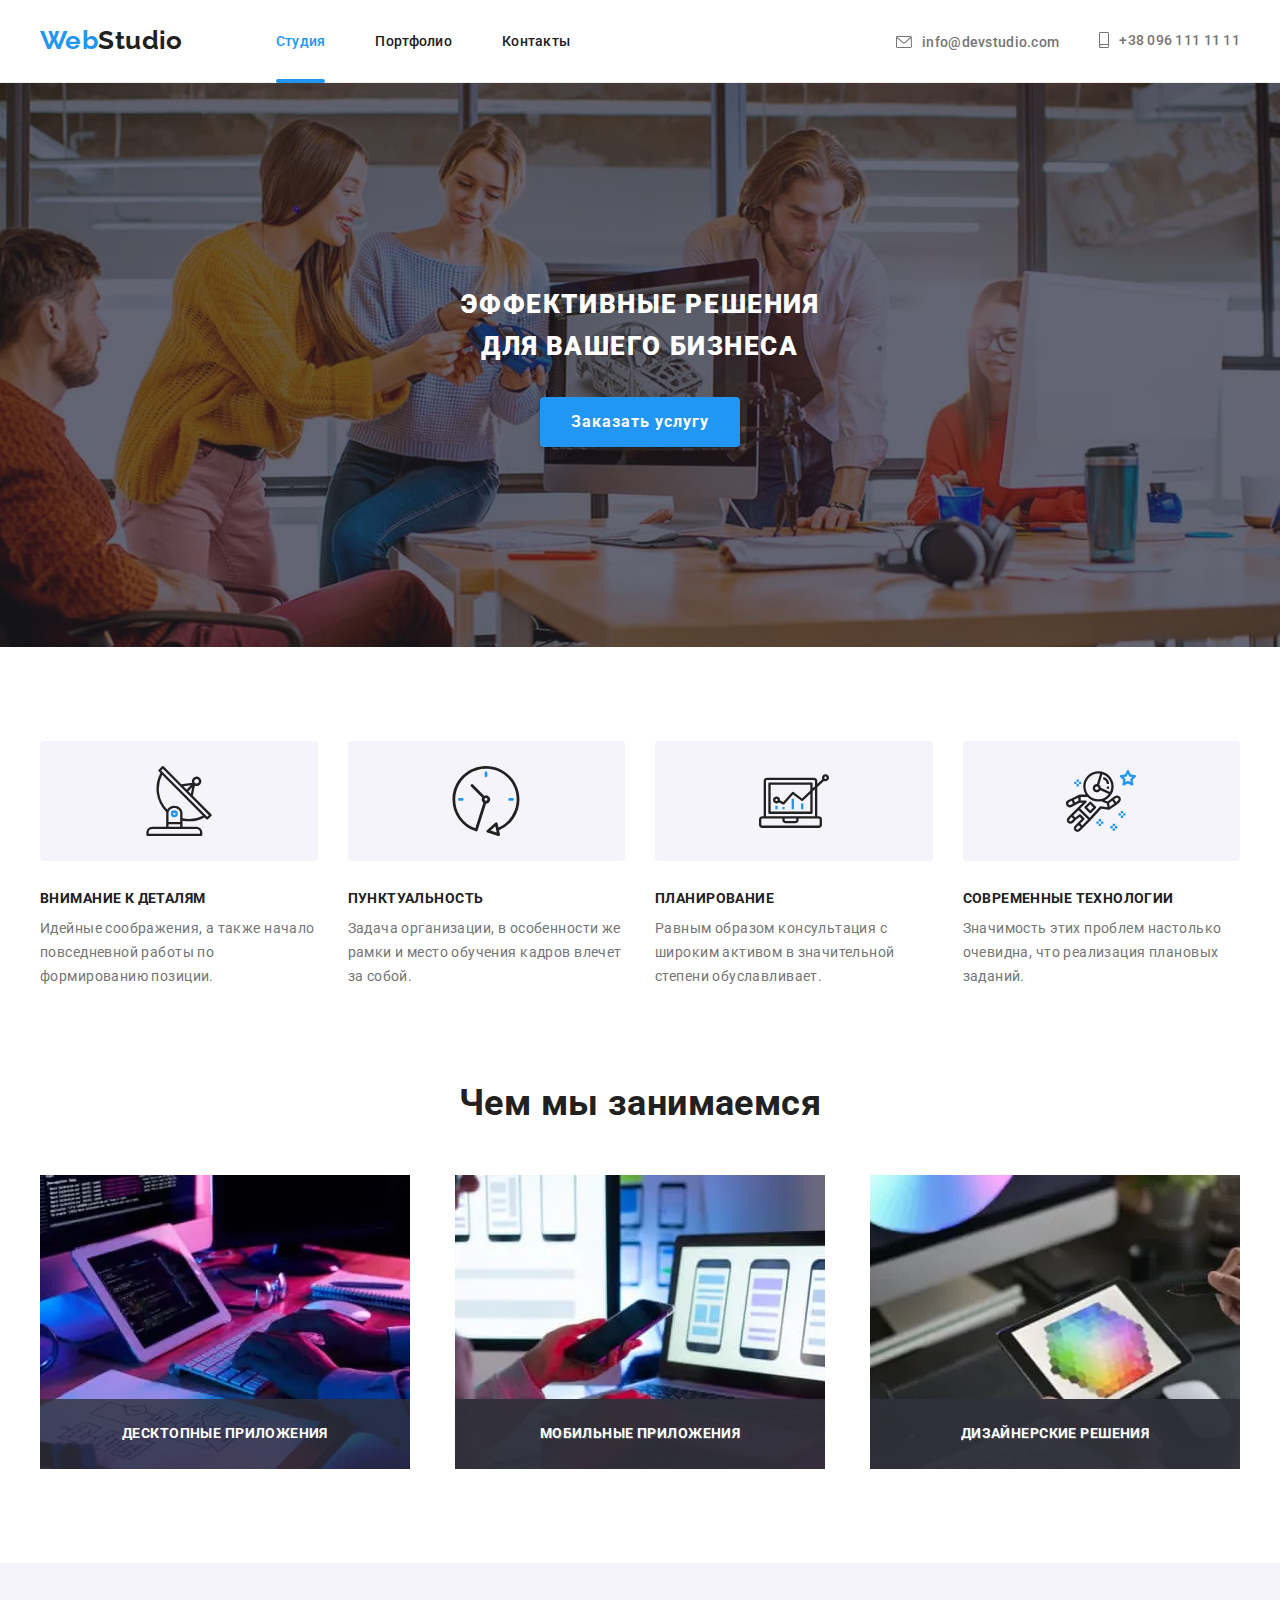
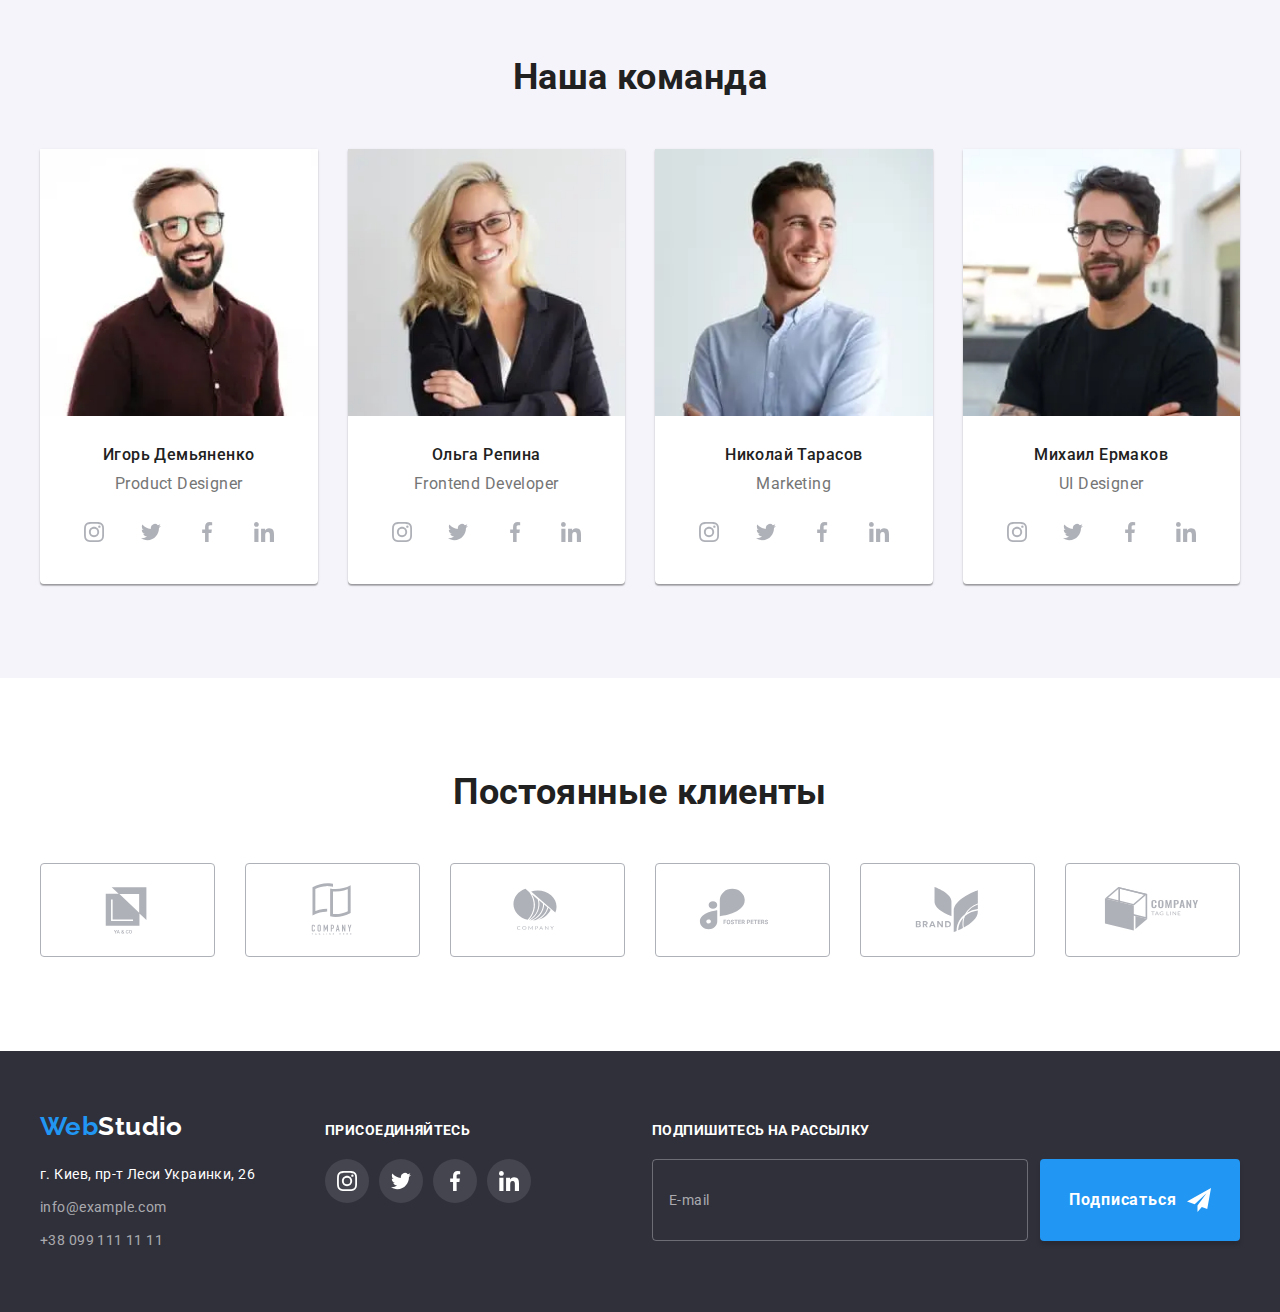
==== commit 81457a41: "добавляет webp" ====
--- a/index.html
+++ b/index.html
@@ -97,7 +97,7 @@
           <ul class="mobile-contacts list">
             <li class="mobile-contacts__item">
               <a
-                href="tel:+38 096 111 11 11"
+                href="tel:+380961111111"
                 class="mobile-contacts__link link mobile-contacts__link--telephone"
                 >+38 096 111 11 11</a
               >
@@ -252,7 +252,12 @@
             <li class="we-do__item">
               <img
                 class="we-do__img"
-                srcset="./images/we-doing-1.jpg 1x, ./images/we-doing-1@2x.jpg 2x"
+                srcset="
+                  ./images/we-doing-1.webp    1x,
+                  ./images/we-doing-1@2x.webp 2x,
+                  ./images/we-doing-1.jpg     1x,
+                  ./images/we-doing-1@2x.jpg  2x
+                "
                 src="./images/we-doing-1.jpg"
                 alt="Разработка ПО"
                 width="370"
@@ -263,7 +268,12 @@
               <div class="we-do__img-wrap">
                 <img
                   class="we-do__img"
-                  srcset="./images/we-doing-2.jpg 1x, ./images/we-doing-2@2x.jpg 2x"
+                  srcset="
+                    ./images/we-doing-2.webp    1x,
+                    ./images/we-doing-2@2x.webp 2x,
+                    ./images/we-doing-2.jpg     1x,
+                    ./images/we-doing-2@2x.jpg  2x
+                  "
                   src="./images/we-doing-2.jpg"
                   alt="Разработка ПО"
                   width="370"
@@ -275,7 +285,12 @@
               <div class="we-do__img-wrap">
                 <img
                   class="we-do__img"
-                  srcset="./images/we-doing-3.jpg 1x, ./images/we-doing-3@2x.jpg 2x"
+                  srcset="
+                    ./images/we-doing-3.webp    1x,
+                    ./images/we-doing-3@2x.webp 2x,
+                    ./images/we-doing-3.jpg     1x,
+                    ./images/we-doing-3@2x.jpg  2x
+                  "
                   src="./images/we-doing-3.jpg"
                   alt="Разработка ПО"
                   width="370"
@@ -295,6 +310,14 @@
               <picture>
                 <source
                   srcset="
+                    ./images/product-designer-desctop.webp    1x,
+                    ./images/product-designer-desctop@2x.webp 2x
+                  "
+                  media="(min-width: 1200px)"
+                  type="image/webp"
+                />
+                <source
+                  srcset="
                     ./images/product-designer-desctop.jpg    1x,
                     ./images/product-designer-desctop@2x.jpg 2x
                   "
@@ -304,11 +327,26 @@
 
                 <source
                   srcset="
+                    ./images/product-designer-tablet.webp    1x,
+                    ./images/product-designer-tablet@2x.webp 2x
+                  "
+                  media="(min-width: 768px)"
+                  type="image/webp"
+                />
+
+                <source
+                  srcset="
                     ./images/product-designer-tablet.jpg    1x,
                     ./images/product-designer-tablet@2x.jpg 2x
                   "
                   media="(min-width: 768px)"
                   type="image/jpg"
+                />
+
+                <source
+                  srcset="./images/product-designer.webp 1x, ./images/product-designer@2x.webp 2x"
+                  media="(max-width: 767px)"
+                  type="image/webp"
                 />
 
                 <source
@@ -362,6 +400,11 @@
             <li class="our-team__item">
               <picture>
                 <source
+                  srcset="./images/frontend-dev-desc.webp 1x, ./images/frontend-dev-desc@2x.webp 2x"
+                  media="(min-width: 1200px)"
+                  type="image/webp"
+                />
+                <source
                   srcset="./images/frontend-dev-desc.jpg 1x, ./images/frontend-dev-desc@2x.jpg 2x"
                   media="(min-width: 1200px)"
                   type="image/jpg"
@@ -369,11 +412,26 @@
 
                 <source
                   srcset="
+                    ./images/frontend-dev-tablet.webp    1x,
+                    ./images/frontend-dev-tablet@2x.webp 2x
+                  "
+                  media="(min-width: 768px)"
+                  type="image/webp"
+                />
+
+                <source
+                  srcset="
                     ./images/frontend-dev-tablet.jpg    1x,
                     ./images/frontend-dev-tablet@2x.jpg 2x
                   "
                   media="(min-width: 768px)"
                   type="image/jpg"
+                />
+
+                <source
+                  srcset="./images/frontend-dev.webp 1x, ./images/frontend-dev@2x.webp 2x"
+                  media="(max-width: 767px)"
+                  type="image/webp"
                 />
 
                 <source
@@ -427,15 +485,32 @@
             <li class="our-team__item">
               <picture>
                 <source
+                  srcset="./images/marketing-desc.webp 1x, ./images/marketing-desc@2x.webp 2x"
+                  media="(min-width: 1200px)"
+                  type="image/webp"
+                />
+                <source
                   srcset="./images/marketing-desc.jpg 1x, ./images/marketing-desc@2x.jpg 2x"
                   media="(min-width: 1200px)"
                   type="image/jpg"
                 />
 
                 <source
+                  srcset="./images/marketing-tablet.webp 1x, ./images/marketing-tablet@2x.webp 2x"
+                  media="(min-width: 768px)"
+                  type="image/webp"
+                />
+
+                <source
                   srcset="./images/marketing-tablet.jpg 1x, ./images/marketing-tablet@2x.jpg 2x"
                   media="(min-width: 768px)"
                   type="image/jpg"
+                />
+
+                <source
+                  srcset="./images/marketing.webp 1x, ./images/marketing@2x.webp 2x"
+                  media="(max-width: 767px)"
+                  type="image/webp"
                 />
 
                 <source
@@ -488,15 +563,35 @@
             <li class="our-team__item">
               <picture>
                 <source
+                  srcset="./images/ui-designer-desc.webp 1x, ./images/ui-designer-desc@2x.webp 2x"
+                  media="(min-width: 1200px)"
+                  type="image/webp"
+                />
+                <source
                   srcset="./images/ui-designer-desc.jpg 1x, ./images/ui-designer-desc@2x.jpg 2x"
                   media="(min-width: 1200px)"
                   type="image/jpg"
                 />
 
                 <source
+                  srcset="
+                    ./images/ui-designer-tablet.webp    1x,
+                    ./images/ui-designer-tablet@2x.webp 2x
+                  "
+                  media="(min-width: 768px)"
+                  type="image/webp"
+                />
+
+                <source
                   srcset="./images/ui-designer-tablet.jpg 1x, ./images/ui-designer-tablet@2x.jpg 2x"
                   media="(min-width: 768px)"
                   type="image/jpg"
+                />
+
+                <source
+                  srcset="./images/ui-designer.webp 1x, ./images/ui-designer@2x.webp 2x"
+                  media="(max-width: 767px)"
+                  type="image/webp"
                 />
 
                 <source
--- a/css/main.min.css
+++ b/css/main.min.css
@@ -1,2 +1,2 @@
-:root{--primary-bg-color: #ffffff;--secondary-bg-color: #2f303a;--primary-color: #212121;--secondary-color: #757575;--accent-color: #2196f3;--main-color: #ffffff;--transparent-color: rgba(255, 255, 255, 0.6);--btn-hover-color: #188ce8;--portfolio-btn-color: #f5f4fa;--our-team-bg-color: #f5f4fa;--border-color: #eeeeee;--icons-color: #afb1b8;--icons-transparent-color: rgba(255, 255, 255, 0.1);--input-border-color: rgba(255, 255, 255, 0.3);--modal-input-border-color: rgba(33, 33, 33, 0.2);--animation: 250ms cubic-bezier(0.4, 0, 0.2, 1)}.visually-hidden{position:absolute;width:1px;height:1px;margin:-1px;padding:0;overflow:hidden;border:0;clip:rect(0 0 0 0)}body{margin:0;background-color:var(--primary-bg-color);color:var(--primary-color);font-family:'Roboto', sans-serif;font-size:14px;line-height:1.71;letter-spacing:0.03em}h1,h2,h3,h4,h5,h6,p{margin-top:0;margin-bottom:0}ol,ul{padding-left:0;margin-top:0;margin-bottom:0}img{display:block;width:100%;height:auto}.list{list-style:none}.link{font-weight:500;line-height:1.2;letter-spacing:0.02em;text-decoration:none}.accent{color:var(--accent-color)}.container{margin-right:auto;margin-left:auto;padding-right:15px;padding-left:15px}@media screen and (min-width: 480px){.container{width:480px}}@media screen and (min-width: 768px){.container{width:768px}}@media screen and (min-width: 1200px){.container{width:1200px}}.section{padding-top:60px;padding-bottom:60px}.section__title{margin-bottom:30px;text-align:center;font-size:28px;line-height:1.18}@media screen and (min-width: 1200px){.section{padding-top:94px;padding-bottom:94px}.section__title{margin-bottom:50px;font-size:36px;line-height:1.16}}.header{position:relative;border-bottom:1px solid var(--border-color)}.header__logo{padding-top:16px;padding-bottom:16px;color:var(--primary-color)}.logo{display:inline-block;font-family:'Raleway', sans-serif;font-weight:700;font-size:26px;line-height:1.2;text-decoration:none}.header__container{display:-webkit-box;display:-ms-flexbox;display:flex;-webkit-box-align:center;-ms-flex-align:center;align-items:center}@media screen and (max-width: 767px){.header__container{-webkit-box-pack:justify;-ms-flex-pack:justify;justify-content:space-between}.site-nav{display:none}.contacts{display:none}}@media screen and (min-width: 768px){.header__logo{margin-right:88px;padding-top:24px;padding-bottom:26px}.header .navigation{display:-webkit-box;display:-ms-flexbox;display:flex;-webkit-box-align:center;-ms-flex-align:center;align-items:center}.header .site-nav{display:-webkit-box;display:-ms-flexbox;display:flex}.header .site-nav__item:not(:last-child){margin-right:50px}.header .site-nav__link{position:relative;display:block;padding-top:32px;padding-bottom:32px;color:var(--primary-color);-webkit-transition:color var(--animation);transition:color var(--animation)}.header .site-nav__link--current::after{content:'';display:block;position:absolute;bottom:0;left:0;width:100%;height:4px;background-color:var(--accent-color);border-radius:2px;-webkit-transform:translateY(1px);transform:translateY(1px)}.header .site-nav__link--current,.header .site-nav__link:hover,.header .site-nav__link:focus{color:var(--accent-color)}.header .contacts{margin-left:auto}}@media screen and (min-width: 768px) and (min-width: 768px) and (max-width: 1199px){.header .contacts__item:not(:last-child){margin-bottom:10px}}@media screen and (min-width: 768px){.header .contacts__icon{margin-right:8px;fill:currentColor}.header .contacts__link{display:-webkit-box;display:-ms-flexbox;display:flex;-webkit-box-align:center;-ms-flex-align:center;align-items:center;color:var(--secondary-color);font-size:12px;line-height:1.16;-webkit-transition:color var(--animation);transition:color var(--animation)}.header .contacts__link:hover,.header .contacts__link:focus{color:var(--accent-color)}}@media screen and (min-width: 1200px){.header__logo{margin-right:93px}.header .contacts{display:-webkit-box;display:-ms-flexbox;display:flex;-webkit-box-align:baseline;-ms-flex-align:baseline;align-items:baseline}.header .contacts__item:not(:last-child){margin-right:40px}.header .contacts__icon{margin-right:10px}.header .contacts__link{padding-top:32px;padding-bottom:32px;font-size:14px}}@media screen and (max-width: 767px){.burger-menu{position:fixed;top:0;left:0;width:100%;height:100vh;z-index:2;background-color:var(--main-color);-webkit-transform:translateY(-100%);transform:translateY(-100%);-webkit-transition:-webkit-transform var(--animation);transition:-webkit-transform var(--animation);transition:transform var(--animation);transition:transform var(--animation), -webkit-transform var(--animation)}.burger-menu.is-open{-webkit-transform:translateY(0%);transform:translateY(0%)}.mobile-menu__wrap{position:relative;max-width:480px;height:100%;display:-webkit-box;display:-ms-flexbox;display:flex;-webkit-box-orient:vertical;-webkit-box-direction:normal;-ms-flex-direction:column;flex-direction:column;-webkit-box-pack:justify;-ms-flex-pack:justify;justify-content:space-between;padding:48px 40px;margin-right:auto;margin-left:auto}.mobile-menu__item{margin-bottom:32px}.mobile-menu__link{color:var(--primary-color);font-weight:500;font-size:40px;-webkit-transition:color var(--animation);transition:color var(--animation)}.mobile-menu__link:hover,.mobile-menu__linkfocus,.mobile-menu__link.focus{color:var(--accent-color)}.mobile-contacts__item{margin-bottom:32px}.mobile-contacts__link{color:var(--secondary-color);font-weight:500;font-size:24px;-webkit-transition:color var(--animation);transition:color var(--animation)}.mobile-contacts__link--telephone{color:var(--accent-color);font-size:34px}.mobile-contacts__link:hover,.mobile-contacts__linkfocus,.mobile-contacts__link.focus{color:var(--accent-color)}.mobile-social{display:-webkit-box;display:-ms-flexbox;display:flex;-ms-flex-wrap:wrap;flex-wrap:wrap}.mobile-social__item{position:relative}.mobile-social__item:not(:last-child):after{content:'';display:block;position:absolute;top:0;right:-10px;width:1px;height:22px;background-color:var(--modal-input-border-color)}.mobile-social__item:not(:last-child){margin-right:20px}.mobile-social__link{color:var(--accent-color);font-weight:500;font-size:18px;line-height:1.22;-webkit-transition:color var(--animation);transition:color var(--animation)}.mobile-social__link:hover,.mobile-social__linkfocus{color:var(--primary-color)}}@media screen and (min-width: 768px){.burger-menu{display:none}}.hero{margin-right:auto;margin-left:auto;text-align:center;padding-top:118px;padding-bottom:118px;background-color:var(--secondary-bg-color);background-image:-webkit-gradient(linear, left top, left bottom, from(rgba(47,48,58,0.4)), to(rgba(47,48,58,0.4))),url(/images/hero.jpg);background-image:linear-gradient(rgba(47,48,58,0.4), rgba(47,48,58,0.4)),url(/images/hero.jpg);background-repeat:no-repeat;background-size:cover;background-position:center center}@media (min-device-pixel-ratio: 2), (-webkit-min-device-pixel-ratio: 2), (min-resolution: 192dpi), (min-resolution: 2dppx){.hero{background-image:-webkit-gradient(linear, left top, left bottom, from(rgba(47,48,58,0.4)), to(rgba(47,48,58,0.4))),url(/images/hero@2x.jpg);background-image:linear-gradient(rgba(47,48,58,0.4), rgba(47,48,58,0.4)),url(/images/hero@2x.jpg)}}.hero__title{color:var(--main-color);font-weight:900;font-size:26px;line-height:1.62;text-align:center;letter-spacing:0.06em;text-transform:uppercase;margin-bottom:30px}@media screen and (min-width: 768px){.hero{background-image:-webkit-gradient(linear, left top, left bottom, from(rgba(47,48,58,0.4)), to(rgba(47,48,58,0.4))),url(/images/hero-tablet.jpg);background-image:linear-gradient(rgba(47,48,58,0.4), rgba(47,48,58,0.4)),url(/images/hero-tablet.jpg)}}@media screen and (min-width: 768px) and (min-device-pixel-ratio: 2), screen and (min-width: 768px) and (-webkit-min-device-pixel-ratio: 2), screen and (min-width: 768px) and (min-resolution: 192dpi), screen and (min-width: 768px) and (min-resolution: 2dppx){.hero{background-image:-webkit-gradient(linear, left top, left bottom, from(rgba(47,48,58,0.4)), to(rgba(47,48,58,0.4))),url(/images/hero-tablet@2x.jpg);background-image:linear-gradient(rgba(47,48,58,0.4), rgba(47,48,58,0.4)),url(/images/hero-tablet@2x.jpg)}}@media screen and (min-width: 1200px){.hero{max-height:600px;max-width:1600px;padding-top:200px;padding-bottom:200px;background-image:-webkit-gradient(linear, left top, left bottom, from(rgba(47,48,58,0.4)), to(rgba(47,48,58,0.4))),url(/images/hero-desc.jpg);background-image:linear-gradient(rgba(47,48,58,0.4), rgba(47,48,58,0.4)),url(/images/hero-desc.jpg)}}@media screen and (min-width: 1200px) and (min-device-pixel-ratio: 2), screen and (min-width: 1200px) and (-webkit-min-device-pixel-ratio: 2), screen and (min-width: 1200px) and (min-resolution: 192dpi), screen and (min-width: 1200px) and (min-resolution: 2dppx){.hero{background-image:-webkit-gradient(linear, left top, left bottom, from(rgba(47,48,58,0.4)), to(rgba(47,48,58,0.4))),url(/images/hero-desc@2x.jpg);background-image:linear-gradient(rgba(47,48,58,0.4), rgba(47,48,58,0.4)),url(/images/hero-desc@2x.jpg)}}@media screen and (min-width: 1200px){__title{margin-bottom:40px;font-size:44px;line-height:1.36}}.benefits__wrap-icon{display:-webkit-box;display:-ms-flexbox;display:flex;-webkit-box-align:center;-ms-flex-align:center;align-items:center;-webkit-box-pack:center;-ms-flex-pack:center;justify-content:center;height:120px;margin-bottom:30px;background-color:var(--our-team-bg-color);border-radius:4px}.benefits__subtitle{margin-bottom:10px;font-size:14px;line-height:1.14;text-transform:uppercase}.benefits__description{color:var(--secondary-color);font-size:14px;line-height:1.71}@media screen and (max-width: 767px){.benefits__item:not(:last-child){margin-bottom:30px}.benefits__subtitle{text-align:center}}@media screen and (min-width: 768px){.benefits__list{display:-webkit-box;display:-ms-flexbox;display:flex}}@media screen and (min-width: 768px) and (min-width: 768px) and (max-width: 1199px){.benefits__list{-ms-flex-wrap:wrap;flex-wrap:wrap}}@media screen and (min-width: 768px) and (min-width: 768px) and (max-width: 1199px){.benefits__item{width:calc((100% - 30px) / 2)}.benefits__item:nth-child(2n-1){margin-right:30px}.benefits__item:not(:nth-last-child(-n+2)){margin-bottom:30px}}@media screen and (min-width: 1200px){.benefits__item{width:calc((100% - 90px) / 4)}.benefits__item:not(:last-child){margin-right:30px}}.section__we-do{padding-top:0}.we-do__list{display:-webkit-box;display:-ms-flexbox;display:flex;-webkit-box-pack:justify;-ms-flex-pack:justify;justify-content:space-between}.we-do__item{position:relative}.we-do__img-title{position:absolute;bottom:0;left:0;display:-webkit-box;display:-ms-flexbox;display:flex;-webkit-box-pack:center;-ms-flex-pack:center;justify-content:center;-webkit-box-align:center;-ms-flex-align:center;align-items:center;width:100%;height:70px;background:rgba(47,48,58,0.8);font-size:14px;font-weight:700;line-height:1.14;letter-spacing:0.03em;text-transform:uppercase;color:var(--main-color)}@media screen and (max-width: 1199px){.section.section__we-do{display:none}}.our-team{background-color:var(--our-team-bg-color)}.our-team__item{text-align:center;background-color:var(--main-color);-webkit-box-shadow:0px 1px 3px rgba(0,0,0,0.12),0px 1px 1px rgba(0,0,0,0.14),0px 2px 1px rgba(0,0,0,0.2);box-shadow:0px 1px 3px rgba(0,0,0,0.12),0px 1px 1px rgba(0,0,0,0.14),0px 2px 1px rgba(0,0,0,0.2);border-radius:0px 0px 4px 4px}.our-team__wrap{padding-top:30px;padding-bottom:24px}.our-team__subtitle{margin-bottom:10px;font-weight:500;font-size:16px;line-height:1.18}.our-team__text{margin-bottom:16px;color:var(--secondary-color);font-size:16px;line-height:1.18}.our-team__social-list{display:-webkit-box;display:-ms-flexbox;display:flex;-webkit-box-pack:center;-ms-flex-pack:center;justify-content:center}.our-team__social-link{display:-webkit-box;display:-ms-flexbox;display:flex;-webkit-box-pack:center;-ms-flex-pack:center;justify-content:center;-webkit-box-align:center;-ms-flex-align:center;align-items:center;width:44px;height:44px;border-radius:50%;-webkit-transition:background-color var(--animation);transition:background-color var(--animation)}.our-team__social-link:hover,.our-team__social-link:focus{background-color:var(--accent-color)}.our-team__icon{fill:var(--icons-color);-webkit-transition:fill var(--animation);transition:fill var(--animation)}.our-team__social-link:hover .our-team__icon,.our-team__social-link:focus .our-team__icon{fill:var(--main-color)}@media screen and (max-width: 767px){.our-team__item:not(:last-child){margin-bottom:30px}.our-team__social-link:not(:last-child){margin-right:10px}}@media screen and (min-width: 768px){.our-team__list{display:-webkit-box;display:-ms-flexbox;display:flex}}@media screen and (min-width: 768px) and (min-width: 768px) and (max-width: 1199px){.our-team__list{-ms-flex-wrap:wrap;flex-wrap:wrap}}@media screen and (min-width: 768px) and (min-width: 768px) and (max-width: 1199px){.our-team__item{width:calc((100% - 30px) / 2)}.our-team__item:nth-child(2n-1){margin-right:30px}.our-team__item:not(:nth-last-child(-n+2)){margin-bottom:30px}}@media screen and (min-width: 1200px){.our-team__list{display:-webkit-box;display:-ms-flexbox;display:flex}.our-team__item{width:calc((100% - 90px) / 4)}.our-team__item:not(:last-child){margin-right:30px}.our-team__wrap{padding:30px 32px}.our-team__social-list{-webkit-box-pack:justify;-ms-flex-pack:justify;justify-content:space-between}}.clients__list{display:-webkit-box;display:-ms-flexbox;display:flex}.clients__link{display:-webkit-box;display:-ms-flexbox;display:flex;-webkit-box-pack:center;-ms-flex-pack:center;justify-content:center;-webkit-box-align:center;-ms-flex-align:center;align-items:center;height:92px;color:var(--icons-color);border:1px solid var(--icons-color);border-radius:4px;-webkit-transition:color var(--animation),border var(--animation);transition:color var(--animation),border var(--animation)}.clients__link:hover,.clients__link:focus{color:var(--accent-color);border:1px solid var(--accent-color)}.clients__icon{fill:currentColor}@media screen and (max-width: 767px){.clients__list{-ms-flex-wrap:wrap;flex-wrap:wrap}.clients__item{width:calc((100% - 30px) / 2)}.clients__item:nth-child(2n-1){margin-right:30px}.clients__item:not(:nth-last-child(-n+2)){margin-bottom:30px}}@media screen and (min-width: 768px) and (max-width: 1199px){.clients__list{-ms-flex-wrap:wrap;flex-wrap:wrap}.clients__item{width:calc((100% - 2 * 30px) / 3)}.clients__item:not(:nth-child(3n)){margin-right:30px}.clients__item:nth-child(-n+3){margin-bottom:30px}}@media screen and (min-width: 1200px){.clients__item{width:calc((100% - 5 * 30px) / 6)}.clients__item:not(:last-child){margin-right:30px}}.footer{padding-top:60px;padding-bottom:60px;background-color:var(--secondary-bg-color)}.footer__logo{display:inline-block;margin-bottom:20px;color:var(--main-color)}.footer__subtitle{margin-bottom:20px;color:var(--main-color);font-size:14px;line-height:1.14;text-transform:uppercase}.footer__social-list{display:-webkit-box;display:-ms-flexbox;display:flex}.footer__social-item:not(:last-child){margin-right:10px}.footer__social-link{display:-webkit-box;display:-ms-flexbox;display:flex;-webkit-box-pack:center;-ms-flex-pack:center;justify-content:center;-webkit-box-align:center;-ms-flex-align:center;align-items:center;width:44px;height:44px;background-color:var(--icons-transparent-color);border-radius:50%;-webkit-transition:background-color var(--animation);transition:background-color var(--animation)}.footer__social-link:hover,.footer__social-link:focus{background-color:var(--accent-color)}.footer__social-icon{fill:var(--main-color)}.footer__item:not(:last-child){margin-bottom:8px}.footer__link{color:var(--transparent-color);font-style:normal;text-decoration:none;-webkit-transition:color var(--animation);transition:color var(--animation)}.footer__link:hover,.footer__link:focus,.footer__link--address:hover,.footer__link--address:focus{color:var(--accent-color)}.footer__link--address{color:var(--main-color)}.footer__input{width:100%;height:50px;padding:15px 16px;font-family:inherit;font-weight:400;font-size:14px;line-height:1.25;letter-spacing:0.03em;color:var(--main-color);outline:none;border:1px solid var(--input-border-color);border-radius:4px;background-color:transparent;-webkit-transition:border var(--animation);transition:border var(--animation)}.footer__input:hover,.footer__input:focus{border:1px solid var(--accent-color)}.footer__input::-webkit-input-placeholder{font-family:inherit;font-weight:400;font-size:14px;line-height:1.25;letter-spacing:0.03em;color:var(--transparent-color)}.footer__input:-ms-input-placeholder{font-family:inherit;font-weight:400;font-size:14px;line-height:1.25;letter-spacing:0.03em;color:var(--transparent-color)}.footer__input::-ms-input-placeholder{font-family:inherit;font-weight:400;font-size:14px;line-height:1.25;letter-spacing:0.03em;color:var(--transparent-color)}.footer__input::placeholder{font-family:inherit;font-weight:400;font-size:14px;line-height:1.25;letter-spacing:0.03em;color:var(--transparent-color)}.footer__send-icon{margin-left:10px}@media screen and (max-width: 767px){.footer__container{text-align:center}.footer__social-inner{margin-bottom:60px}.footer__social-list{-webkit-box-pack:center;-ms-flex-pack:center;justify-content:center}.footer__list{margin-bottom:60px}.footer__input{margin-bottom:20px}}@media screen and (min-width: 768px) and (max-width: 1199px){.footer__left-side{display:-webkit-box;display:-ms-flexbox;display:flex;-ms-flex-pack:distribute;justify-content:space-around;margin-bottom:60px}.footer__contacts,.footer__social-inner,.footer__subscribe{text-align:center}.footer__input{width:450px;margin-bottom:20px}}@media screen and (min-width: 1200px){.footer__container{display:-webkit-box;display:-ms-flexbox;display:flex;-webkit-box-align:baseline;-ms-flex-align:baseline;align-items:baseline}.footer__left-side{display:-webkit-box;display:-ms-flexbox;display:flex;-webkit-box-align:baseline;-ms-flex-align:baseline;align-items:baseline;width:50%}.footer__social-inner{margin-left:70px}.footer__item:not(:last-child){margin-bottom:9px}.footer__subscribe{width:49%;margin-left:auto}.footer__form-wrap{display:-webkit-box;display:-ms-flexbox;display:flex;margin-left:auto}.footer__input{width:358px;margin-right:12px}}.portfolio__link{display:block;text-decoration:none;-webkit-transition:-webkit-box-shadow var(--animation);transition:-webkit-box-shadow var(--animation);transition:box-shadow var(--animation);transition:box-shadow var(--animation), -webkit-box-shadow var(--animation)}.portfolio__link:hover,.portfolio__link:focus{-webkit-box-shadow:0px 1px 1px rgba(0,0,0,0.12),0px 4px 4px rgba(0,0,0,0.06),1px 4px 6px rgba(0,0,0,0.16);box-shadow:0px 1px 1px rgba(0,0,0,0.12),0px 4px 4px rgba(0,0,0,0.06),1px 4px 6px rgba(0,0,0,0.16)}.portfolio__buttons-list{display:-webkit-box;display:-ms-flexbox;display:flex;-ms-flex-wrap:wrap;flex-wrap:wrap;margin-bottom:40px}.portfolio__buttons-item:not(:last-child){margin-right:8px}.portfolio__item:not(:last-child){margin-bottom:30px}.portfolio__img-wrap{position:relative;overflow:hidden}.portfolio__overlay{position:absolute;top:0;left:0;width:100%;height:100%;padding:63px 24px;background-color:rgba(33,150,243,0.9);font-size:18px;line-height:1.56;letter-spacing:0.03em;color:var(--main-color);-webkit-transform:translateY(101%);transform:translateY(101%);-webkit-transition:-webkit-transform var(--animation);transition:-webkit-transform var(--animation);transition:transform var(--animation);transition:transform var(--animation), -webkit-transform var(--animation);overflow:auto}.portfolio__link:hover .portfolio__overlay,.portfolio__link:focus .portfolio__overlay{-webkit-transform:translateY(0);transform:translateY(0)}.portfolio__wrap{border-left:1px solid var(--border-color);border-bottom:1px solid var(--border-color);border-right:1px solid var(--border-color);padding:20px 24px}.portfolio__subtitle{margin-bottom:4px;color:var(--primary-color);font-size:18px;line-height:2;letter-spacing:0.06em}.portfolio__text{color:var(--secondary-color);font-size:16px;line-height:1.88}@media screen and (max-width: 767px){.only-mobile-inner{margin-bottom:-15px}.portfolio__buttons-item:not(:last-child){margin-bottom:15px}}@media screen and (min-width: 768px){.portfolio__buttons-list{margin-bottom:30px;-webkit-box-pack:center;-ms-flex-pack:center;justify-content:center}.portfolio__examples-list{display:-webkit-box;display:-ms-flexbox;display:flex;-ms-flex-wrap:wrap;flex-wrap:wrap}}@media screen and (min-width: 768px) and (max-width: 1199px){.portfolio__item{display:-webkit-box;display:-ms-flexbox;display:flex;width:calc((100% - 1 * 30px) / 2)}.portfolio__item:not(:nth-child(2n)){margin-right:30px}.portfolio__item:not(:nth-last-child(-n+2)){margin-bottom:30px}.portfolio__link{display:-webkit-box;display:-ms-flexbox;display:flex;-webkit-box-orient:vertical;-webkit-box-direction:normal;-ms-flex-direction:column;flex-direction:column}.portfolio__wrap{-webkit-box-flex:1;-ms-flex-positive:1;flex-grow:1}}@media screen and (min-width: 1200px){.section__portfolio{padding-top:100px}.portfolio__buttons-list{margin-bottom:50px}.portfolio__examples-list{display:-webkit-box;display:-ms-flexbox;display:flex;-ms-flex-wrap:wrap;flex-wrap:wrap}.portfolio__item{width:calc((100% - 2 * 30px) / 3)}.portfolio__item:not(:nth-child(3n)){margin-right:30px}.portfolio__item:not(:nth-last-child(-n+3)){margin-bottom:30px}}.btn{min-width:200px;min-height:50px;display:-webkit-box;display:-ms-flexbox;display:flex;-webkit-box-align:center;-ms-flex-align:center;align-items:center;-webkit-box-pack:center;-ms-flex-pack:center;justify-content:center;padding:1px 10px;margin-left:auto;margin-right:auto;-webkit-appearance:none;-moz-appearance:none;appearance:none;font-family:inherit;font-weight:700;font-size:16px;line-height:1.88;letter-spacing:0.06em;color:var(--main-color);background-color:var(--accent-color);border-radius:4px;border:none;cursor:pointer;-webkit-box-shadow:0px 4px 4px rgba(0,0,0,0.15);box-shadow:0px 4px 4px rgba(0,0,0,0.15);-webkit-transition:background-color var(--animation);transition:background-color var(--animation)}.btn:hover,.btn:focus{background-color:var(--btn-hover-color)}.portfolio__btn{padding:6px 22px;font-family:inherit;font-weight:500;font-size:16px;line-height:1.62;letter-spacing:inherit;color:var(--primary-color);cursor:pointer;background-color:var(--portfolio-btn-color);border:none;border-radius:4px;-webkit-transition:color var(--animation),background-color var(--animation),-webkit-box-shadow var(--animation);transition:color var(--animation),background-color var(--animation),-webkit-box-shadow var(--animation);transition:color var(--animation),background-color var(--animation),box-shadow var(--animation);transition:color var(--animation),background-color var(--animation),box-shadow var(--animation),-webkit-box-shadow var(--animation)}.portfolio__btn--current,.portfolio__btn:hover,.portfolio__btn:focus{color:var(--main-color);background-color:var(--accent-color);-webkit-box-shadow:0px 3px 1px rgba(0,0,0,0.1),0px 1px 2px rgba(0,0,0,0.08),0px 2px 2px rgba(0,0,0,0.12);box-shadow:0px 3px 1px rgba(0,0,0,0.1),0px 1px 2px rgba(0,0,0,0.08),0px 2px 2px rgba(0,0,0,0.12)}.menu-btn{padding:0;border:none;background-color:transparent;line-height:0}.menu-btn__cross{-webkit-transition:fill var(--animation);transition:fill var(--animation)}.menu-btn__mobile-menu{-webkit-transition:fill var(--animation);transition:fill var(--animation)}.menu-btn--close{position:absolute;top:15px;right:15px}.menu-btn:hover .menu-btn__cross,.menu-btn:focus .menu-btn__cross,.menu-btn:hover .menu-btn__mobile-menu,.menu-btn:focus .menu-btn__mobile-menu{fill:var(--accent-color)}@media screen and (min-width: 768px){.menu-btn{display:none}}.backdrop{position:fixed;z-index:2;top:0;left:0;width:100%;height:100%;background-color:rgba(0,0,0,0.2);opacity:1;overflow-y:scroll;-webkit-transition:opacity var(--animation),visibility var(--animation);transition:opacity var(--animation),visibility var(--animation)}.backdrop.is-hidden{visibility:hidden;opacity:0;pointer-events:none}.modal{position:absolute;top:50%;left:50%;max-height:80%;padding:40px;overflow:auto;text-align:left;-webkit-transform:translate(-50%, -50%);transform:translate(-50%, -50%);background-color:var(--primary-bg-color);-webkit-box-shadow:0px 1px 3px rgba(0,0,0,0.12),0px 1px 1px rgba(0,0,0,0.14),0px 2px 1px rgba(0,0,0,0.2);box-shadow:0px 1px 3px rgba(0,0,0,0.12),0px 1px 1px rgba(0,0,0,0.14),0px 2px 1px rgba(0,0,0,0.2);border-radius:4px}.modal__close{position:absolute;top:8px;right:8px;width:30px;height:30px;display:-webkit-box;display:-ms-flexbox;display:flex;-webkit-box-pack:center;-ms-flex-pack:center;justify-content:center;-webkit-box-align:center;-ms-flex-align:center;align-items:center;background-color:var(--primary-bg-color);border:1px solid rgba(0,0,0,0.1);border-radius:50%;cursor:pointer}.modal__close-icon{-webkit-transition:fill var(--animation);transition:fill var(--animation)}.modal__close:hover .modal__close-icon,.modal__close:focus .modal__close-icon{fill:var(--accent-color)}.modal__title{display:block;margin-bottom:12px;text-align:center;font-size:20px;line-height:1.5}.modal__label{display:block;margin-bottom:10px}.modal__label--big-margin{margin-bottom:20px}.modal__checkbox-label{position:relative;display:-webkit-box;display:-ms-flexbox;display:flex;-webkit-box-pack:center;-ms-flex-pack:center;justify-content:center;-webkit-box-align:center;-ms-flex-align:center;align-items:center;margin-bottom:30px}.modal__text{margin-bottom:4px;font-size:12px;line-height:1.16;letter-spacing:0.01em;color:var(--secondary-color)}.modal__input-wrap{position:relative;display:block}.modal__input{width:100%;height:40px;padding:12px 12px 12px 42px;outline:none;border:1px solid var(--modal-input-border-color);border-radius:4px;-webkit-transition:bordervar(--animation);transition:bordervar(--animation)}.modal__input:hover,.modal__input:focus{border:1px solid var(--accent-color)}.modal__textarea{width:100%;height:120px;padding:12px 16px;border:1px solid var(--modal-input-border-color);border-radius:4px;outline:none;resize:none;-webkit-transition:border var(--animation);transition:border var(--animation)}.modal__textarea::-webkit-input-placeholder{font-size:12px;line-height:1.16;letter-spacing:0.01em;color:rgba(117,117,117,0.5)}.modal__textarea:-ms-input-placeholder{font-size:12px;line-height:1.16;letter-spacing:0.01em;color:rgba(117,117,117,0.5)}.modal__textarea::-ms-input-placeholder{font-size:12px;line-height:1.16;letter-spacing:0.01em;color:rgba(117,117,117,0.5)}.modal__textarea::placeholder{font-size:12px;line-height:1.16;letter-spacing:0.01em;color:rgba(117,117,117,0.5)}.modal__textarea:focus,.modal__textarea:hover{border:1px solid var(--accent-color)}.modal__icon{position:absolute;top:50%;left:12px;-webkit-transform:translateY(-50%);transform:translateY(-50%);-webkit-transition:fill var(--animation);transition:fill var(--animation)}.modal__input:hover+.modal__icon,.modal__input:focus+.modal__icon{fill:var(--accent-color)}.modal__old-checkbox{position:absolute;width:1px;height:1px;margin:-1px;top:20px;left:20px;border:0;padding:0;white-space:nowrap;-webkit-clip-path:inset(100%);clip-path:inset(100%);clip:rect(0 0 0 0);overflow:hidden}.modal__checkbox{display:block;min-width:16px;height:15px;background-color:transparent;border:2px solid var(--primary-color);border-radius:3px;-webkit-transition:background-color var(--animation),border var(--animation);transition:background-color var(--animation),border var(--animation)}.modal__old-checkbox:focus+.modal__checkbox,.modal__old-checkbox:hover+.modal__checkbox{border:2px solid var(--accent-color)}.modal__old-checkbox:checked+.modal__checkbox{background-color:var(--accent-color);background-image:url(../images/svg/icon-check.svg);background-repeat:no-repeat;background-position:center center;background-origin:border-box;border:2px solid var(--accent-color)}.modal__agree-text{font-size:12px;margin-left:7px;color:var(--secondary-color)}.modal__link{color:var(--accent-color)}@media screen and (max-width: 480px){.modal{max-width:450px}}@media screen and (min-width: 480px){.modal{width:450px}}@media screen and (min-width: 1200px){.modal{width:528px}.modal__agree-text{font-size:14px}}
+:root{--primary-bg-color: #ffffff;--secondary-bg-color: #2f303a;--primary-color: #212121;--secondary-color: #757575;--accent-color: #2196f3;--main-color: #ffffff;--transparent-color: rgba(255, 255, 255, 0.6);--btn-hover-color: #188ce8;--portfolio-btn-color: #f5f4fa;--our-team-bg-color: #f5f4fa;--border-color: #eeeeee;--icons-color: #afb1b8;--icons-transparent-color: rgba(255, 255, 255, 0.1);--input-border-color: rgba(255, 255, 255, 0.3);--modal-input-border-color: rgba(33, 33, 33, 0.2);--animation: 250ms cubic-bezier(0.4, 0, 0.2, 1)}.visually-hidden{position:absolute;width:1px;height:1px;margin:-1px;padding:0;overflow:hidden;border:0;clip:rect(0 0 0 0)}body{margin:0;background-color:var(--primary-bg-color);color:var(--primary-color);font-family:'Roboto', sans-serif;font-size:14px;line-height:1.71;letter-spacing:0.03em}h1,h2,h3,h4,h5,h6,p{margin-top:0;margin-bottom:0}ol,ul{padding-left:0;margin-top:0;margin-bottom:0}img{display:block;width:100%;height:auto}.list{list-style:none}.link{font-weight:500;line-height:1.2;letter-spacing:0.02em;text-decoration:none}.accent{color:var(--accent-color)}.container{margin-right:auto;margin-left:auto;padding-right:15px;padding-left:15px}@media screen and (min-width: 480px){.container{width:480px}}@media screen and (min-width: 768px){.container{width:768px}}@media screen and (min-width: 1200px){.container{width:1200px}}.section{padding-top:60px;padding-bottom:60px}.section__title{margin-bottom:30px;text-align:center;font-size:28px;line-height:1.18}@media screen and (min-width: 1200px){.section{padding-top:94px;padding-bottom:94px}.section__title{margin-bottom:50px;font-size:36px;line-height:1.16}}.header{position:relative;border-bottom:1px solid var(--border-color)}.header__logo{padding-top:16px;padding-bottom:16px;color:var(--primary-color)}.logo{display:inline-block;font-family:'Raleway', sans-serif;font-weight:700;font-size:26px;line-height:1.2;text-decoration:none}.header__container{display:-webkit-box;display:-ms-flexbox;display:flex;-webkit-box-align:center;-ms-flex-align:center;align-items:center}@media screen and (max-width: 767px){.header__container{-webkit-box-pack:justify;-ms-flex-pack:justify;justify-content:space-between}.site-nav{display:none}.contacts{display:none}}@media screen and (min-width: 768px){.header__logo{margin-right:88px;padding-top:24px;padding-bottom:26px}.header .navigation{display:-webkit-box;display:-ms-flexbox;display:flex;-webkit-box-align:center;-ms-flex-align:center;align-items:center}.header .site-nav{display:-webkit-box;display:-ms-flexbox;display:flex}.header .site-nav__item:not(:last-child){margin-right:50px}.header .site-nav__link{position:relative;display:block;padding-top:32px;padding-bottom:32px;color:var(--primary-color);-webkit-transition:color var(--animation);transition:color var(--animation)}.header .site-nav__link--current::after{content:'';display:block;position:absolute;bottom:0;left:0;width:100%;height:4px;background-color:var(--accent-color);border-radius:2px;-webkit-transform:translateY(1px);transform:translateY(1px)}.header .site-nav__link--current,.header .site-nav__link:hover,.header .site-nav__link:focus{color:var(--accent-color)}.header .contacts{margin-left:auto}}@media screen and (min-width: 768px) and (min-width: 768px) and (max-width: 1199px){.header .contacts__item:not(:last-child){margin-bottom:10px}}@media screen and (min-width: 768px){.header .contacts__icon{margin-right:8px;fill:currentColor}.header .contacts__link{display:-webkit-box;display:-ms-flexbox;display:flex;-webkit-box-align:center;-ms-flex-align:center;align-items:center;color:var(--secondary-color);font-size:12px;line-height:1.16;-webkit-transition:color var(--animation);transition:color var(--animation)}.header .contacts__link:hover,.header .contacts__link:focus{color:var(--accent-color)}}@media screen and (min-width: 1200px){.header__logo{margin-right:93px}.header .contacts{display:-webkit-box;display:-ms-flexbox;display:flex;-webkit-box-align:baseline;-ms-flex-align:baseline;align-items:baseline}.header .contacts__item:not(:last-child){margin-right:40px}.header .contacts__icon{margin-right:10px}.header .contacts__link{padding-top:32px;padding-bottom:32px;font-size:14px}}@media screen and (max-width: 767px){.burger-menu{position:fixed;top:0;left:0;width:100%;height:100vh;z-index:2;background-color:var(--main-color);-webkit-transform:translateY(-1000%);transform:translateY(-1000%);-webkit-transition:-webkit-transform var(--animation);transition:-webkit-transform var(--animation);transition:transform var(--animation);transition:transform var(--animation), -webkit-transform var(--animation)}.burger-menu.is-open{-webkit-transform:translateY(0%);transform:translateY(0%)}.mobile-menu__wrap{position:relative;max-width:480px;height:100%;display:-webkit-box;display:-ms-flexbox;display:flex;-webkit-box-orient:vertical;-webkit-box-direction:normal;-ms-flex-direction:column;flex-direction:column;-webkit-box-pack:justify;-ms-flex-pack:justify;justify-content:space-between;padding:48px 40px;margin-right:auto;margin-left:auto}.mobile-menu__item{margin-bottom:32px}.mobile-menu__link{color:var(--primary-color);font-weight:500;font-size:40px;-webkit-transition:color var(--animation);transition:color var(--animation)}.mobile-menu__link:hover,.mobile-menu__linkfocus,.mobile-menu__link.focus{color:var(--accent-color)}.mobile-contacts__item{margin-bottom:32px}.mobile-contacts__link{color:var(--secondary-color);font-weight:500;font-size:24px;-webkit-transition:color var(--animation);transition:color var(--animation)}.mobile-contacts__link--telephone{color:var(--accent-color);font-size:34px}.mobile-contacts__link:hover,.mobile-contacts__linkfocus,.mobile-contacts__link.focus{color:var(--accent-color)}.mobile-social{display:-webkit-box;display:-ms-flexbox;display:flex;-ms-flex-wrap:wrap;flex-wrap:wrap}.mobile-social__item{position:relative}.mobile-social__item:not(:last-child):after{content:'';display:block;position:absolute;top:0;right:-10px;width:1px;height:22px;background-color:var(--modal-input-border-color)}.mobile-social__item:not(:last-child){margin-right:20px}.mobile-social__link{color:var(--accent-color);font-weight:500;font-size:18px;line-height:1.22;-webkit-transition:color var(--animation);transition:color var(--animation)}.mobile-social__link:hover,.mobile-social__linkfocus{color:var(--primary-color)}}@media screen and (min-width: 768px){.burger-menu{display:none}}.hero{margin-right:auto;margin-left:auto;text-align:center;padding-top:118px;padding-bottom:118px;background-color:var(--secondary-bg-color);background-image:-webkit-gradient(linear, left top, left bottom, from(rgba(47,48,58,0.4)), to(rgba(47,48,58,0.4))),url(../images/hero.jpg);background-image:linear-gradient(rgba(47,48,58,0.4), rgba(47,48,58,0.4)),url(../images/hero.jpg);background-repeat:no-repeat;background-size:cover;background-position:center center}@media (min-device-pixel-ratio: 2), (-webkit-min-device-pixel-ratio: 2), (min-resolution: 192dpi), (min-resolution: 2dppx){.hero{background-image:-webkit-gradient(linear, left top, left bottom, from(rgba(47,48,58,0.4)), to(rgba(47,48,58,0.4))),url(../images/hero@2x.jpg);background-image:linear-gradient(rgba(47,48,58,0.4), rgba(47,48,58,0.4)),url(../images/hero@2x.jpg)}}.hero__title{color:var(--main-color);font-weight:900;font-size:26px;line-height:1.62;text-align:center;letter-spacing:0.06em;text-transform:uppercase;margin-bottom:30px}@media screen and (min-width: 768px){.hero{background-image:-webkit-gradient(linear, left top, left bottom, from(rgba(47,48,58,0.4)), to(rgba(47,48,58,0.4))),url(../images/hero-tablet.jpg);background-image:linear-gradient(rgba(47,48,58,0.4), rgba(47,48,58,0.4)),url(../images/hero-tablet.jpg)}}@media screen and (min-width: 768px) and (min-device-pixel-ratio: 2), screen and (min-width: 768px) and (-webkit-min-device-pixel-ratio: 2), screen and (min-width: 768px) and (min-resolution: 192dpi), screen and (min-width: 768px) and (min-resolution: 2dppx){.hero{background-image:-webkit-gradient(linear, left top, left bottom, from(rgba(47,48,58,0.4)), to(rgba(47,48,58,0.4))),url(../images/hero-tablet@2x.jpg);background-image:linear-gradient(rgba(47,48,58,0.4), rgba(47,48,58,0.4)),url(../images/hero-tablet@2x.jpg)}}@media screen and (min-width: 1200px){.hero{max-height:600px;max-width:1600px;padding-top:200px;padding-bottom:200px;background-image:-webkit-gradient(linear, left top, left bottom, from(rgba(47,48,58,0.4)), to(rgba(47,48,58,0.4))),url(../images/hero-desc.jpg);background-image:linear-gradient(rgba(47,48,58,0.4), rgba(47,48,58,0.4)),url(../images/hero-desc.jpg)}}@media screen and (min-width: 1200px) and (min-device-pixel-ratio: 2), screen and (min-width: 1200px) and (-webkit-min-device-pixel-ratio: 2), screen and (min-width: 1200px) and (min-resolution: 192dpi), screen and (min-width: 1200px) and (min-resolution: 2dppx){.hero{background-image:-webkit-gradient(linear, left top, left bottom, from(rgba(47,48,58,0.4)), to(rgba(47,48,58,0.4))),url(../images/hero-desc@2x.jpg);background-image:linear-gradient(rgba(47,48,58,0.4), rgba(47,48,58,0.4)),url(../images/hero-desc@2x.jpg)}}@media screen and (min-width: 1200px){__title{margin-bottom:40px;font-size:44px;line-height:1.36}}.benefits__wrap-icon{display:-webkit-box;display:-ms-flexbox;display:flex;-webkit-box-align:center;-ms-flex-align:center;align-items:center;-webkit-box-pack:center;-ms-flex-pack:center;justify-content:center;height:120px;margin-bottom:30px;background-color:var(--our-team-bg-color);border-radius:4px}.benefits__subtitle{margin-bottom:10px;font-size:14px;line-height:1.14;text-transform:uppercase}.benefits__description{color:var(--secondary-color);font-size:14px;line-height:1.71}@media screen and (max-width: 767px){.benefits__item:not(:last-child){margin-bottom:30px}.benefits__subtitle{text-align:center}}@media screen and (min-width: 768px){.benefits__list{display:-webkit-box;display:-ms-flexbox;display:flex}}@media screen and (min-width: 768px) and (min-width: 768px) and (max-width: 1199px){.benefits__list{-ms-flex-wrap:wrap;flex-wrap:wrap}}@media screen and (min-width: 768px) and (min-width: 768px) and (max-width: 1199px){.benefits__item{width:calc((100% - 30px) / 2)}.benefits__item:nth-child(2n-1){margin-right:30px}.benefits__item:not(:nth-last-child(-n+2)){margin-bottom:30px}}@media screen and (min-width: 1200px){.benefits__item{width:calc((100% - 90px) / 4)}.benefits__item:not(:last-child){margin-right:30px}}.section__we-do{padding-top:0}.we-do__list{display:-webkit-box;display:-ms-flexbox;display:flex;-webkit-box-pack:justify;-ms-flex-pack:justify;justify-content:space-between}.we-do__item{position:relative}.we-do__img-title{position:absolute;bottom:0;left:0;display:-webkit-box;display:-ms-flexbox;display:flex;-webkit-box-pack:center;-ms-flex-pack:center;justify-content:center;-webkit-box-align:center;-ms-flex-align:center;align-items:center;width:100%;height:70px;background:rgba(47,48,58,0.8);font-size:14px;font-weight:700;line-height:1.14;letter-spacing:0.03em;text-transform:uppercase;color:var(--main-color)}@media screen and (max-width: 1199px){.section.section__we-do{display:none}}.our-team{background-color:var(--our-team-bg-color)}.our-team__item{text-align:center;background-color:var(--main-color);-webkit-box-shadow:0px 1px 3px rgba(0,0,0,0.12),0px 1px 1px rgba(0,0,0,0.14),0px 2px 1px rgba(0,0,0,0.2);box-shadow:0px 1px 3px rgba(0,0,0,0.12),0px 1px 1px rgba(0,0,0,0.14),0px 2px 1px rgba(0,0,0,0.2);border-radius:0px 0px 4px 4px}.our-team__wrap{padding-top:30px;padding-bottom:24px}.our-team__subtitle{margin-bottom:10px;font-weight:500;font-size:16px;line-height:1.18}.our-team__text{margin-bottom:16px;color:var(--secondary-color);font-size:16px;line-height:1.18}.our-team__social-list{display:-webkit-box;display:-ms-flexbox;display:flex;-webkit-box-pack:center;-ms-flex-pack:center;justify-content:center}.our-team__social-link{display:-webkit-box;display:-ms-flexbox;display:flex;-webkit-box-pack:center;-ms-flex-pack:center;justify-content:center;-webkit-box-align:center;-ms-flex-align:center;align-items:center;width:44px;height:44px;border-radius:50%;-webkit-transition:background-color var(--animation);transition:background-color var(--animation)}.our-team__social-link:hover,.our-team__social-link:focus{background-color:var(--accent-color)}.our-team__icon{fill:var(--icons-color);-webkit-transition:fill var(--animation);transition:fill var(--animation)}.our-team__social-link:hover .our-team__icon,.our-team__social-link:focus .our-team__icon{fill:var(--main-color)}@media screen and (max-width: 767px){.our-team__item:not(:last-child){margin-bottom:30px}.our-team__social-link:not(:last-child){margin-right:10px}}@media screen and (min-width: 768px){.our-team__list{display:-webkit-box;display:-ms-flexbox;display:flex}}@media screen and (min-width: 768px) and (min-width: 768px) and (max-width: 1199px){.our-team__list{-ms-flex-wrap:wrap;flex-wrap:wrap}}@media screen and (min-width: 768px) and (min-width: 768px) and (max-width: 1199px){.our-team__item{width:calc((100% - 30px) / 2)}.our-team__item:nth-child(2n-1){margin-right:30px}.our-team__item:not(:nth-last-child(-n+2)){margin-bottom:30px}}@media screen and (min-width: 1200px){.our-team__list{display:-webkit-box;display:-ms-flexbox;display:flex}.our-team__item{width:calc((100% - 90px) / 4)}.our-team__item:not(:last-child){margin-right:30px}.our-team__wrap{padding:30px 32px}.our-team__social-list{-webkit-box-pack:justify;-ms-flex-pack:justify;justify-content:space-between}}.clients__list{display:-webkit-box;display:-ms-flexbox;display:flex}.clients__link{display:-webkit-box;display:-ms-flexbox;display:flex;-webkit-box-pack:center;-ms-flex-pack:center;justify-content:center;-webkit-box-align:center;-ms-flex-align:center;align-items:center;height:92px;color:var(--icons-color);border:1px solid var(--icons-color);border-radius:4px;-webkit-transition:color var(--animation),border var(--animation);transition:color var(--animation),border var(--animation)}.clients__link:hover,.clients__link:focus{color:var(--accent-color);border:1px solid var(--accent-color)}.clients__icon{fill:currentColor}@media screen and (max-width: 767px){.clients__list{-ms-flex-wrap:wrap;flex-wrap:wrap}.clients__item{width:calc((100% - 30px) / 2)}.clients__item:nth-child(2n-1){margin-right:30px}.clients__item:not(:nth-last-child(-n+2)){margin-bottom:30px}}@media screen and (min-width: 768px) and (max-width: 1199px){.clients__list{-ms-flex-wrap:wrap;flex-wrap:wrap}.clients__item{width:calc((100% - 2 * 30px) / 3)}.clients__item:not(:nth-child(3n)){margin-right:30px}.clients__item:nth-child(-n+3){margin-bottom:30px}}@media screen and (min-width: 1200px){.clients__item{width:calc((100% - 5 * 30px) / 6)}.clients__item:not(:last-child){margin-right:30px}}.footer{padding-top:60px;padding-bottom:60px;background-color:var(--secondary-bg-color)}.footer__logo{display:inline-block;margin-bottom:20px;color:var(--main-color)}.footer__subtitle{margin-bottom:20px;color:var(--main-color);font-size:14px;line-height:1.14;text-transform:uppercase}.footer__social-list{display:-webkit-box;display:-ms-flexbox;display:flex}.footer__social-item:not(:last-child){margin-right:10px}.footer__social-link{display:-webkit-box;display:-ms-flexbox;display:flex;-webkit-box-pack:center;-ms-flex-pack:center;justify-content:center;-webkit-box-align:center;-ms-flex-align:center;align-items:center;width:44px;height:44px;background-color:var(--icons-transparent-color);border-radius:50%;-webkit-transition:background-color var(--animation);transition:background-color var(--animation)}.footer__social-link:hover,.footer__social-link:focus{background-color:var(--accent-color)}.footer__social-icon{fill:var(--main-color)}.footer__item:not(:last-child){margin-bottom:8px}.footer__link{color:var(--transparent-color);font-style:normal;text-decoration:none;-webkit-transition:color var(--animation);transition:color var(--animation)}.footer__link:hover,.footer__link:focus,.footer__link--address:hover,.footer__link--address:focus{color:var(--accent-color)}.footer__link--address{color:var(--main-color)}.footer__input{width:100%;height:50px;padding:15px 16px;font-family:inherit;font-weight:400;font-size:14px;line-height:1.25;letter-spacing:0.03em;color:var(--main-color);outline:none;border:1px solid var(--input-border-color);border-radius:4px;background-color:transparent;-webkit-transition:border var(--animation);transition:border var(--animation)}.footer__input:hover,.footer__input:focus{border:1px solid var(--accent-color)}.footer__input::-webkit-input-placeholder{font-family:inherit;font-weight:400;font-size:14px;line-height:1.25;letter-spacing:0.03em;color:var(--transparent-color)}.footer__input:-ms-input-placeholder{font-family:inherit;font-weight:400;font-size:14px;line-height:1.25;letter-spacing:0.03em;color:var(--transparent-color)}.footer__input::-ms-input-placeholder{font-family:inherit;font-weight:400;font-size:14px;line-height:1.25;letter-spacing:0.03em;color:var(--transparent-color)}.footer__input::placeholder{font-family:inherit;font-weight:400;font-size:14px;line-height:1.25;letter-spacing:0.03em;color:var(--transparent-color)}.footer__send-icon{margin-left:10px}@media screen and (max-width: 1199px){.footer__container{text-align:center}}@media screen and (max-width: 767px){.footer__social-inner{margin-bottom:60px}.footer__social-list{-webkit-box-pack:center;-ms-flex-pack:center;justify-content:center}.footer__list{margin-bottom:60px}.footer__input{margin-bottom:20px}}@media screen and (min-width: 768px) and (max-width: 1199px){.footer__left-side{display:-webkit-box;display:-ms-flexbox;display:flex;-ms-flex-pack:distribute;justify-content:space-around;margin-bottom:60px}.footer__input{width:450px;margin-bottom:20px}}@media screen and (min-width: 1200px){.footer__container{display:-webkit-box;display:-ms-flexbox;display:flex;-webkit-box-align:baseline;-ms-flex-align:baseline;align-items:baseline}.footer__left-side{display:-webkit-box;display:-ms-flexbox;display:flex;-webkit-box-align:baseline;-ms-flex-align:baseline;align-items:baseline;width:50%}.footer__social-inner{margin-left:70px}.footer__item:not(:last-child){margin-bottom:9px}.footer__subscribe{width:49%;margin-left:auto}.footer__form-wrap{display:-webkit-box;display:-ms-flexbox;display:flex;margin-left:auto}.footer__input{width:358px;margin-right:12px}}.portfolio__link{display:block;text-decoration:none;-webkit-transition:-webkit-box-shadow var(--animation);transition:-webkit-box-shadow var(--animation);transition:box-shadow var(--animation);transition:box-shadow var(--animation), -webkit-box-shadow var(--animation)}.portfolio__link:hover,.portfolio__link:focus{-webkit-box-shadow:0px 1px 1px rgba(0,0,0,0.12),0px 4px 4px rgba(0,0,0,0.06),1px 4px 6px rgba(0,0,0,0.16);box-shadow:0px 1px 1px rgba(0,0,0,0.12),0px 4px 4px rgba(0,0,0,0.06),1px 4px 6px rgba(0,0,0,0.16)}.portfolio__buttons-list{display:-webkit-box;display:-ms-flexbox;display:flex;-ms-flex-wrap:wrap;flex-wrap:wrap;margin-bottom:40px}.portfolio__buttons-item:not(:last-child){margin-right:8px}.portfolio__item:not(:last-child){margin-bottom:30px}.portfolio__img-wrap{position:relative;overflow:hidden}.portfolio__overlay{position:absolute;top:0;left:0;width:100%;height:100%;padding:63px 24px;background-color:rgba(33,150,243,0.9);font-size:18px;line-height:1.56;letter-spacing:0.03em;color:var(--main-color);-webkit-transform:translateY(101%);transform:translateY(101%);-webkit-transition:-webkit-transform var(--animation);transition:-webkit-transform var(--animation);transition:transform var(--animation);transition:transform var(--animation), -webkit-transform var(--animation);overflow:auto}.portfolio__link:hover .portfolio__overlay,.portfolio__link:focus .portfolio__overlay{-webkit-transform:translateY(0);transform:translateY(0)}.portfolio__wrap{border-left:1px solid var(--border-color);border-bottom:1px solid var(--border-color);border-right:1px solid var(--border-color);padding:20px 24px}.portfolio__subtitle{margin-bottom:4px;color:var(--primary-color);font-size:18px;line-height:2;letter-spacing:0.06em}.portfolio__text{color:var(--secondary-color);font-size:16px;line-height:1.88}@media screen and (max-width: 767px){.only-mobile-inner{margin-bottom:-15px}.portfolio__buttons-item:not(:last-child){margin-bottom:15px}}@media screen and (min-width: 768px){.portfolio__buttons-list{margin-bottom:30px;-webkit-box-pack:center;-ms-flex-pack:center;justify-content:center}.portfolio__examples-list{display:-webkit-box;display:-ms-flexbox;display:flex;-ms-flex-wrap:wrap;flex-wrap:wrap}}@media screen and (min-width: 768px) and (max-width: 1199px){.portfolio__item{display:-webkit-box;display:-ms-flexbox;display:flex;width:calc((100% - 1 * 30px) / 2)}.portfolio__item:not(:nth-child(2n)){margin-right:30px}.portfolio__item:not(:nth-last-child(-n+2)){margin-bottom:30px}.portfolio__link{display:-webkit-box;display:-ms-flexbox;display:flex;-webkit-box-orient:vertical;-webkit-box-direction:normal;-ms-flex-direction:column;flex-direction:column}.portfolio__wrap{-webkit-box-flex:1;-ms-flex-positive:1;flex-grow:1}}@media screen and (min-width: 1200px){.section__portfolio{padding-top:100px}.portfolio__buttons-list{margin-bottom:50px}.portfolio__examples-list{display:-webkit-box;display:-ms-flexbox;display:flex;-ms-flex-wrap:wrap;flex-wrap:wrap}.portfolio__item{width:calc((100% - 2 * 30px) / 3)}.portfolio__item:not(:nth-child(3n)){margin-right:30px}.portfolio__item:not(:nth-last-child(-n+3)){margin-bottom:30px}}.btn{min-width:200px;min-height:50px;display:-webkit-box;display:-ms-flexbox;display:flex;-webkit-box-align:center;-ms-flex-align:center;align-items:center;-webkit-box-pack:center;-ms-flex-pack:center;justify-content:center;padding:1px 10px;margin-left:auto;margin-right:auto;-webkit-appearance:none;-moz-appearance:none;appearance:none;font-family:inherit;font-weight:700;font-size:16px;line-height:1.88;letter-spacing:0.06em;color:var(--main-color);background-color:var(--accent-color);border-radius:4px;border:none;cursor:pointer;-webkit-box-shadow:0px 4px 4px rgba(0,0,0,0.15);box-shadow:0px 4px 4px rgba(0,0,0,0.15);-webkit-transition:background-color var(--animation);transition:background-color var(--animation)}.btn:hover,.btn:focus{background-color:var(--btn-hover-color)}.portfolio__btn{padding:6px 22px;font-family:inherit;font-weight:500;font-size:16px;line-height:1.62;letter-spacing:inherit;color:var(--primary-color);cursor:pointer;background-color:var(--portfolio-btn-color);border:none;border-radius:4px;-webkit-transition:color var(--animation),background-color var(--animation),-webkit-box-shadow var(--animation);transition:color var(--animation),background-color var(--animation),-webkit-box-shadow var(--animation);transition:color var(--animation),background-color var(--animation),box-shadow var(--animation);transition:color var(--animation),background-color var(--animation),box-shadow var(--animation),-webkit-box-shadow var(--animation)}.portfolio__btn--current,.portfolio__btn:hover,.portfolio__btn:focus{color:var(--main-color);background-color:var(--accent-color);-webkit-box-shadow:0px 3px 1px rgba(0,0,0,0.1),0px 1px 2px rgba(0,0,0,0.08),0px 2px 2px rgba(0,0,0,0.12);box-shadow:0px 3px 1px rgba(0,0,0,0.1),0px 1px 2px rgba(0,0,0,0.08),0px 2px 2px rgba(0,0,0,0.12)}.menu-btn{padding:0;border:none;background-color:transparent;line-height:0}.menu-btn__cross{-webkit-transition:fill var(--animation);transition:fill var(--animation)}.menu-btn__mobile-menu{-webkit-transition:fill var(--animation);transition:fill var(--animation)}.menu-btn--close{position:absolute;top:15px;right:15px}.menu-btn:hover .menu-btn__cross,.menu-btn:focus .menu-btn__cross,.menu-btn:hover .menu-btn__mobile-menu,.menu-btn:focus .menu-btn__mobile-menu{fill:var(--accent-color)}@media screen and (min-width: 768px){.menu-btn{display:none}}.backdrop{position:fixed;z-index:2;top:0;left:0;width:100%;height:100%;background-color:rgba(0,0,0,0.2);opacity:1;overflow-y:scroll;-webkit-transition:opacity var(--animation),visibility var(--animation);transition:opacity var(--animation),visibility var(--animation)}.backdrop.is-hidden{visibility:hidden;opacity:0;pointer-events:none}.modal{position:absolute;top:50%;left:50%;max-height:80%;padding:40px;overflow:auto;text-align:left;-webkit-transform:translate(-50%, -50%);transform:translate(-50%, -50%);background-color:var(--primary-bg-color);-webkit-box-shadow:0px 1px 3px rgba(0,0,0,0.12),0px 1px 1px rgba(0,0,0,0.14),0px 2px 1px rgba(0,0,0,0.2);box-shadow:0px 1px 3px rgba(0,0,0,0.12),0px 1px 1px rgba(0,0,0,0.14),0px 2px 1px rgba(0,0,0,0.2);border-radius:4px}.modal__close{position:absolute;top:8px;right:8px;width:30px;height:30px;display:-webkit-box;display:-ms-flexbox;display:flex;-webkit-box-pack:center;-ms-flex-pack:center;justify-content:center;-webkit-box-align:center;-ms-flex-align:center;align-items:center;background-color:var(--primary-bg-color);border:1px solid rgba(0,0,0,0.1);border-radius:50%;cursor:pointer}.modal__close-icon{-webkit-transition:fill var(--animation);transition:fill var(--animation)}.modal__close:hover .modal__close-icon,.modal__close:focus .modal__close-icon{fill:var(--accent-color)}.modal__title{display:block;margin-bottom:12px;text-align:center;font-size:20px;line-height:1.5}.modal__label{display:block;margin-bottom:10px}.modal__label--big-margin{margin-bottom:20px}.modal__checkbox-label{position:relative;display:-webkit-box;display:-ms-flexbox;display:flex;-webkit-box-pack:center;-ms-flex-pack:center;justify-content:center;-webkit-box-align:center;-ms-flex-align:center;align-items:center;margin-bottom:30px}.modal__text{margin-bottom:4px;font-size:12px;line-height:1.16;letter-spacing:0.01em;color:var(--secondary-color)}.modal__input-wrap{position:relative;display:block}.modal__input{width:100%;height:40px;padding:12px 12px 12px 42px;outline:none;border:1px solid var(--modal-input-border-color);border-radius:4px;-webkit-transition:bordervar(--animation);transition:bordervar(--animation)}.modal__input:hover,.modal__input:focus{border:1px solid var(--accent-color)}.modal__textarea{width:100%;height:120px;padding:12px 16px;border:1px solid var(--modal-input-border-color);border-radius:4px;outline:none;resize:none;-webkit-transition:border var(--animation);transition:border var(--animation)}.modal__textarea::-webkit-input-placeholder{font-size:12px;line-height:1.16;letter-spacing:0.01em;color:rgba(117,117,117,0.5)}.modal__textarea:-ms-input-placeholder{font-size:12px;line-height:1.16;letter-spacing:0.01em;color:rgba(117,117,117,0.5)}.modal__textarea::-ms-input-placeholder{font-size:12px;line-height:1.16;letter-spacing:0.01em;color:rgba(117,117,117,0.5)}.modal__textarea::placeholder{font-size:12px;line-height:1.16;letter-spacing:0.01em;color:rgba(117,117,117,0.5)}.modal__textarea:focus,.modal__textarea:hover{border:1px solid var(--accent-color)}.modal__icon{position:absolute;top:50%;left:12px;-webkit-transform:translateY(-50%);transform:translateY(-50%);-webkit-transition:fill var(--animation);transition:fill var(--animation)}.modal__input:hover+.modal__icon,.modal__input:focus+.modal__icon{fill:var(--accent-color)}.modal__old-checkbox{position:absolute;width:1px;height:1px;margin:-1px;top:20px;left:20px;border:0;padding:0;white-space:nowrap;-webkit-clip-path:inset(100%);clip-path:inset(100%);clip:rect(0 0 0 0);overflow:hidden}.modal__checkbox{display:block;min-width:16px;height:15px;background-color:transparent;border:2px solid var(--primary-color);border-radius:3px;-webkit-transition:background-color var(--animation),border var(--animation);transition:background-color var(--animation),border var(--animation)}.modal__old-checkbox:focus+.modal__checkbox,.modal__old-checkbox:hover+.modal__checkbox{border:2px solid var(--accent-color)}.modal__old-checkbox:checked+.modal__checkbox{background-color:var(--accent-color);background-image:url(../images/svg/icon-check.svg);background-repeat:no-repeat;background-position:center center;background-origin:border-box;border:2px solid var(--accent-color)}.modal__agree-text{font-size:12px;margin-left:7px;color:var(--secondary-color)}.modal__link{color:var(--accent-color)}@media screen and (max-width: 480px){.modal{max-width:450px}}@media screen and (min-width: 480px){.modal{width:450px}}@media screen and (min-width: 1200px){.modal{width:528px}.modal__agree-text{font-size:14px}}
 /*# sourceMappingURL=main.min.css.map */